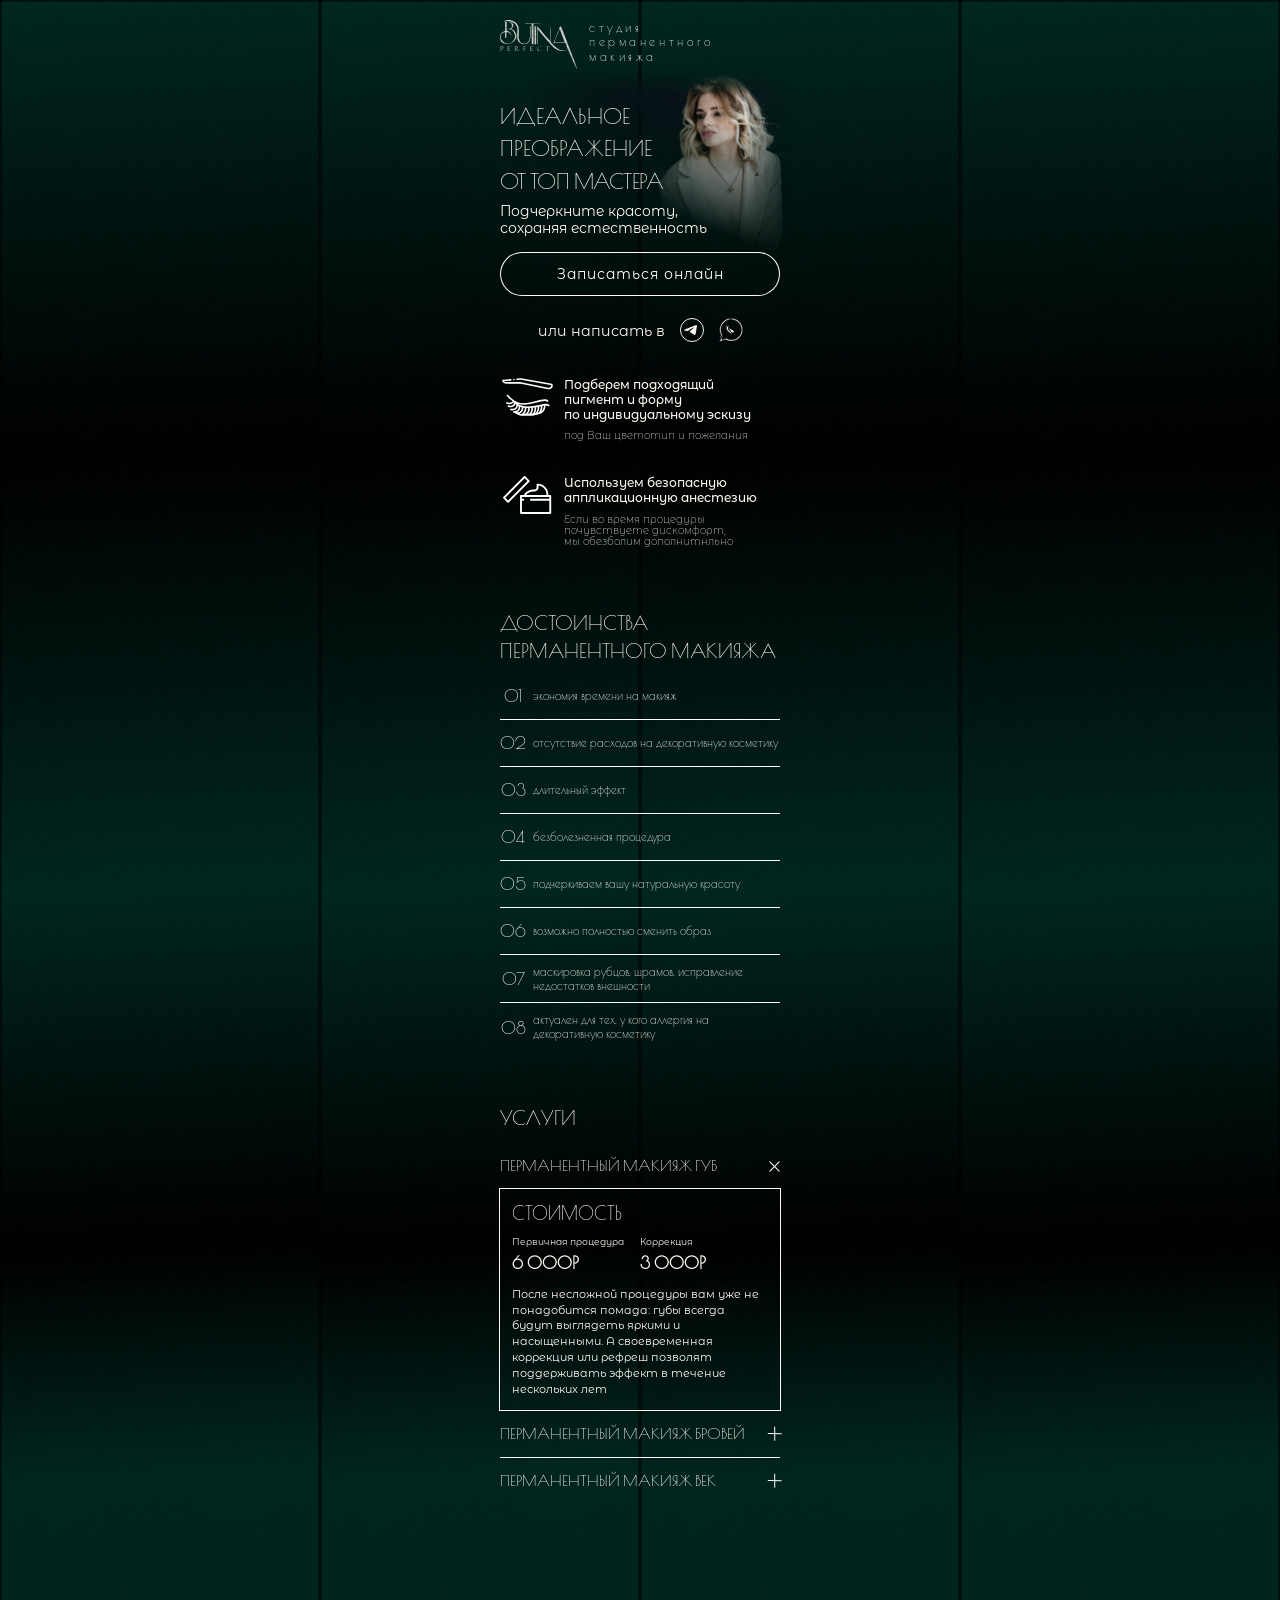
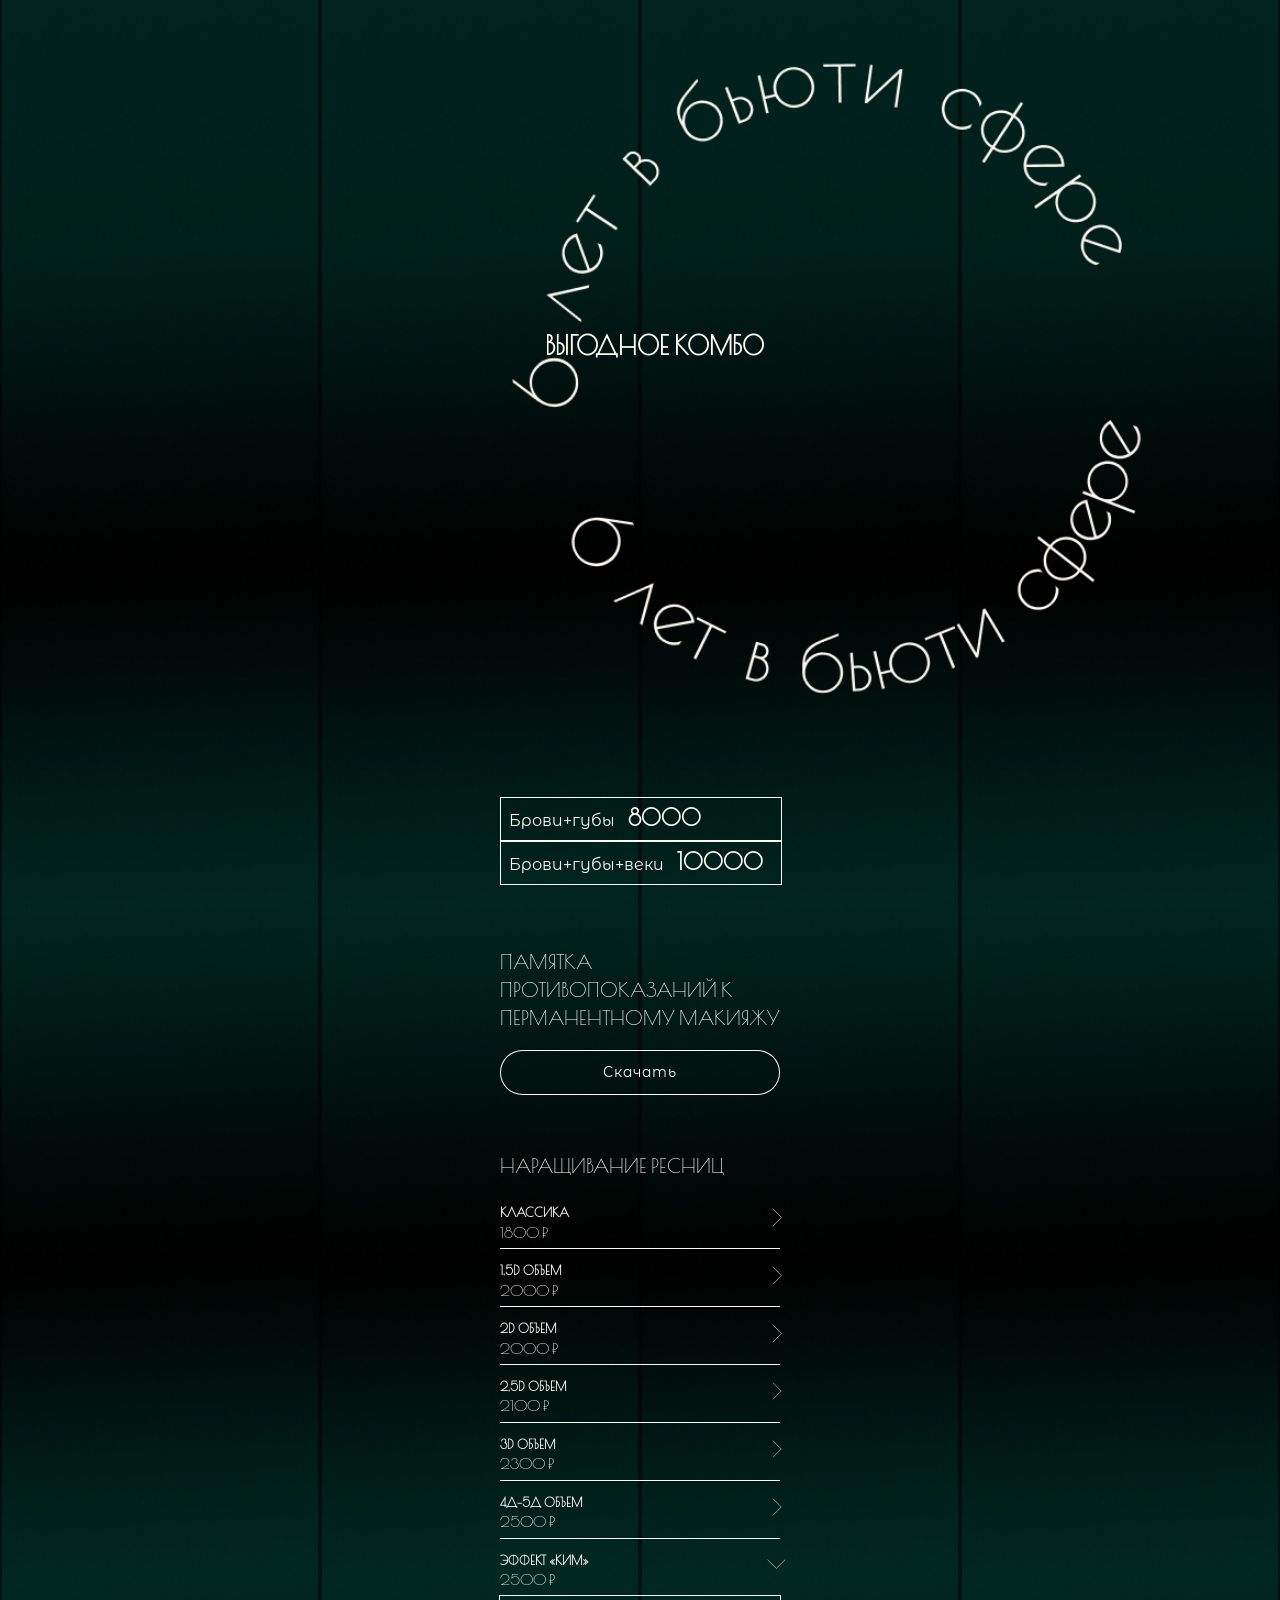
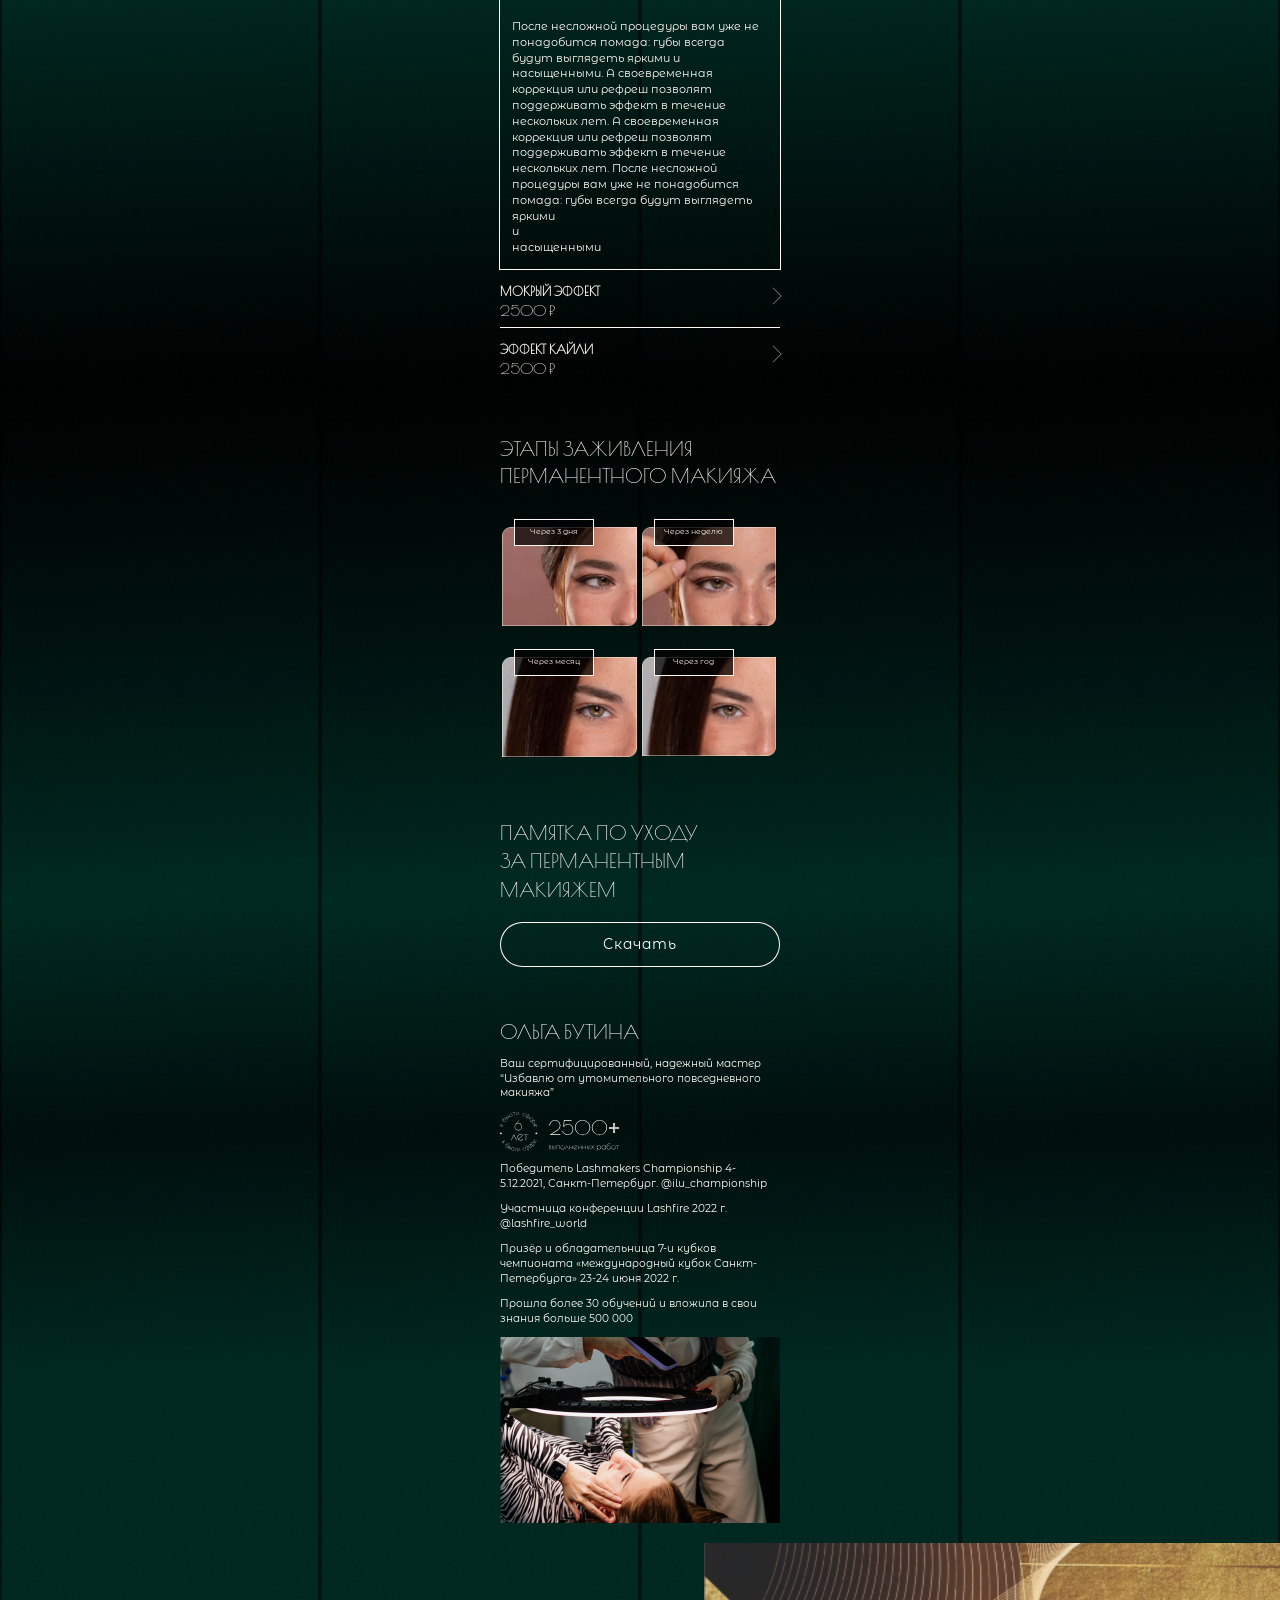
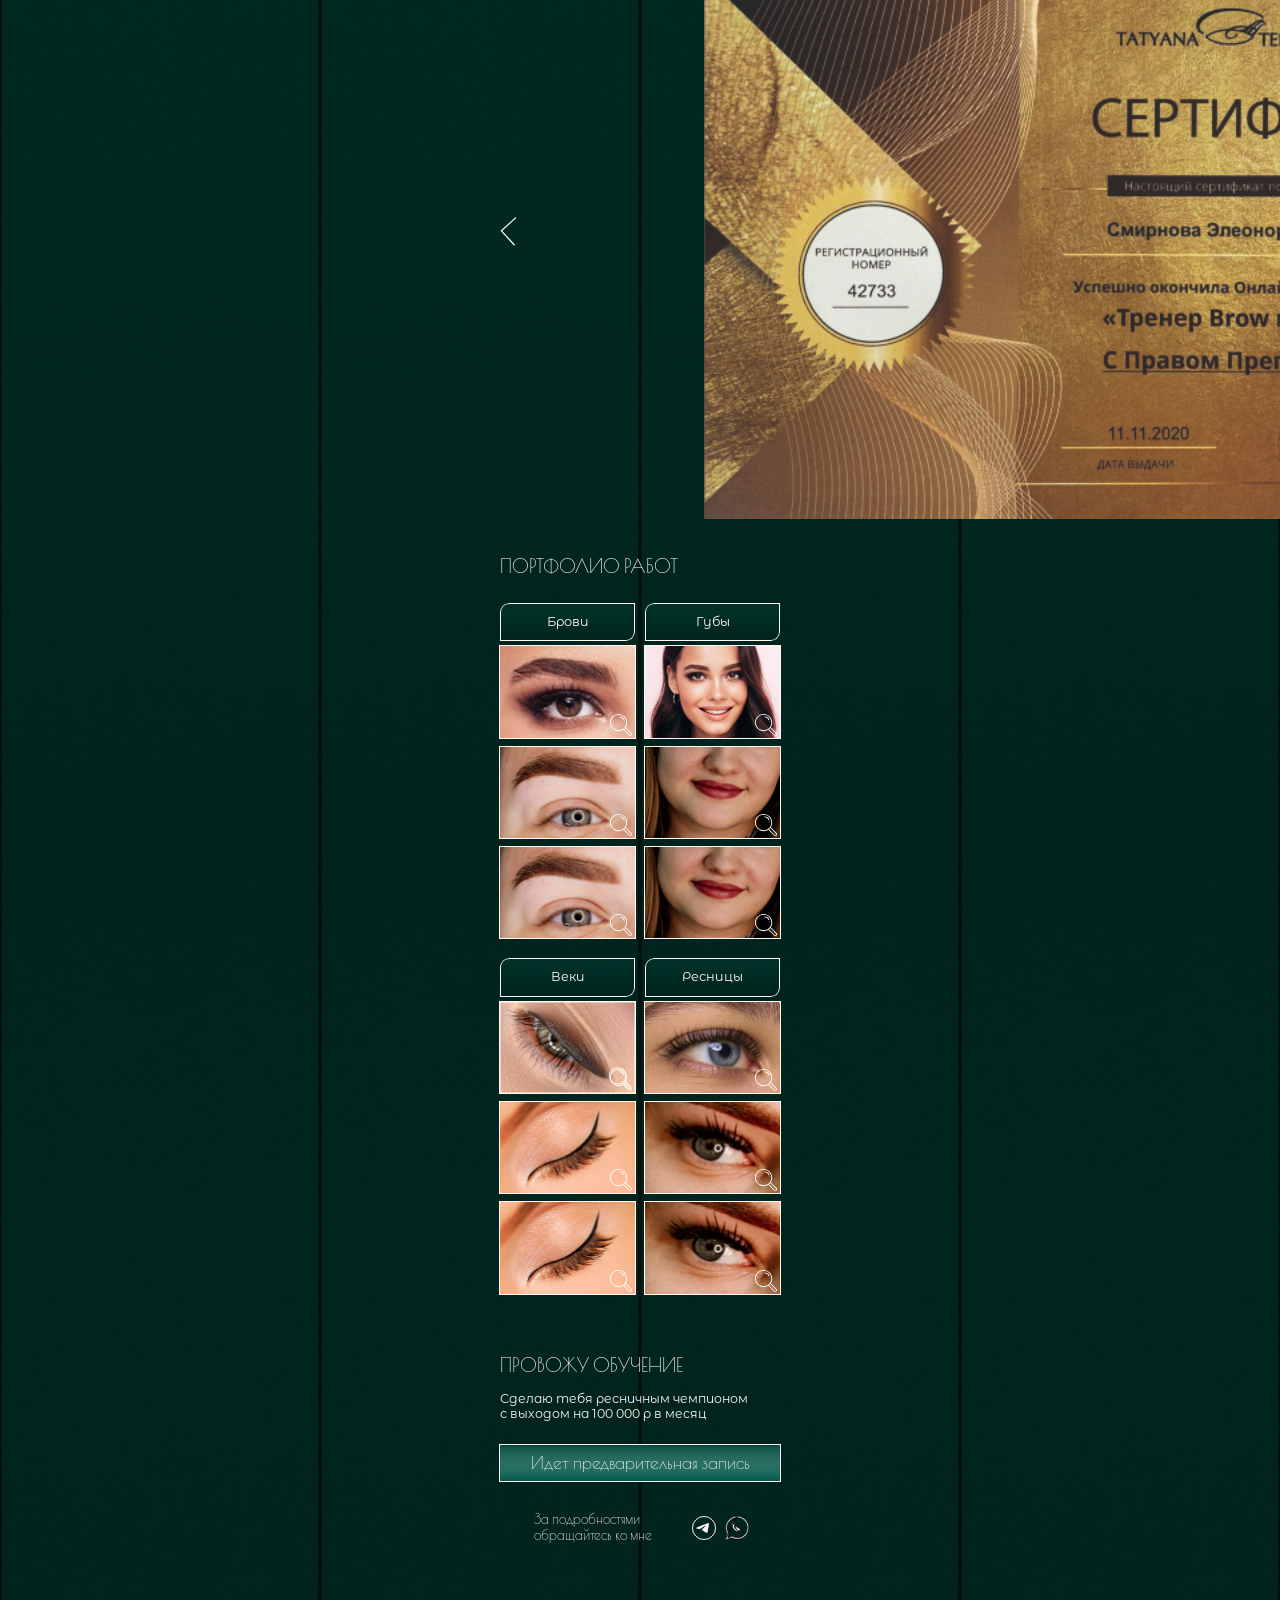
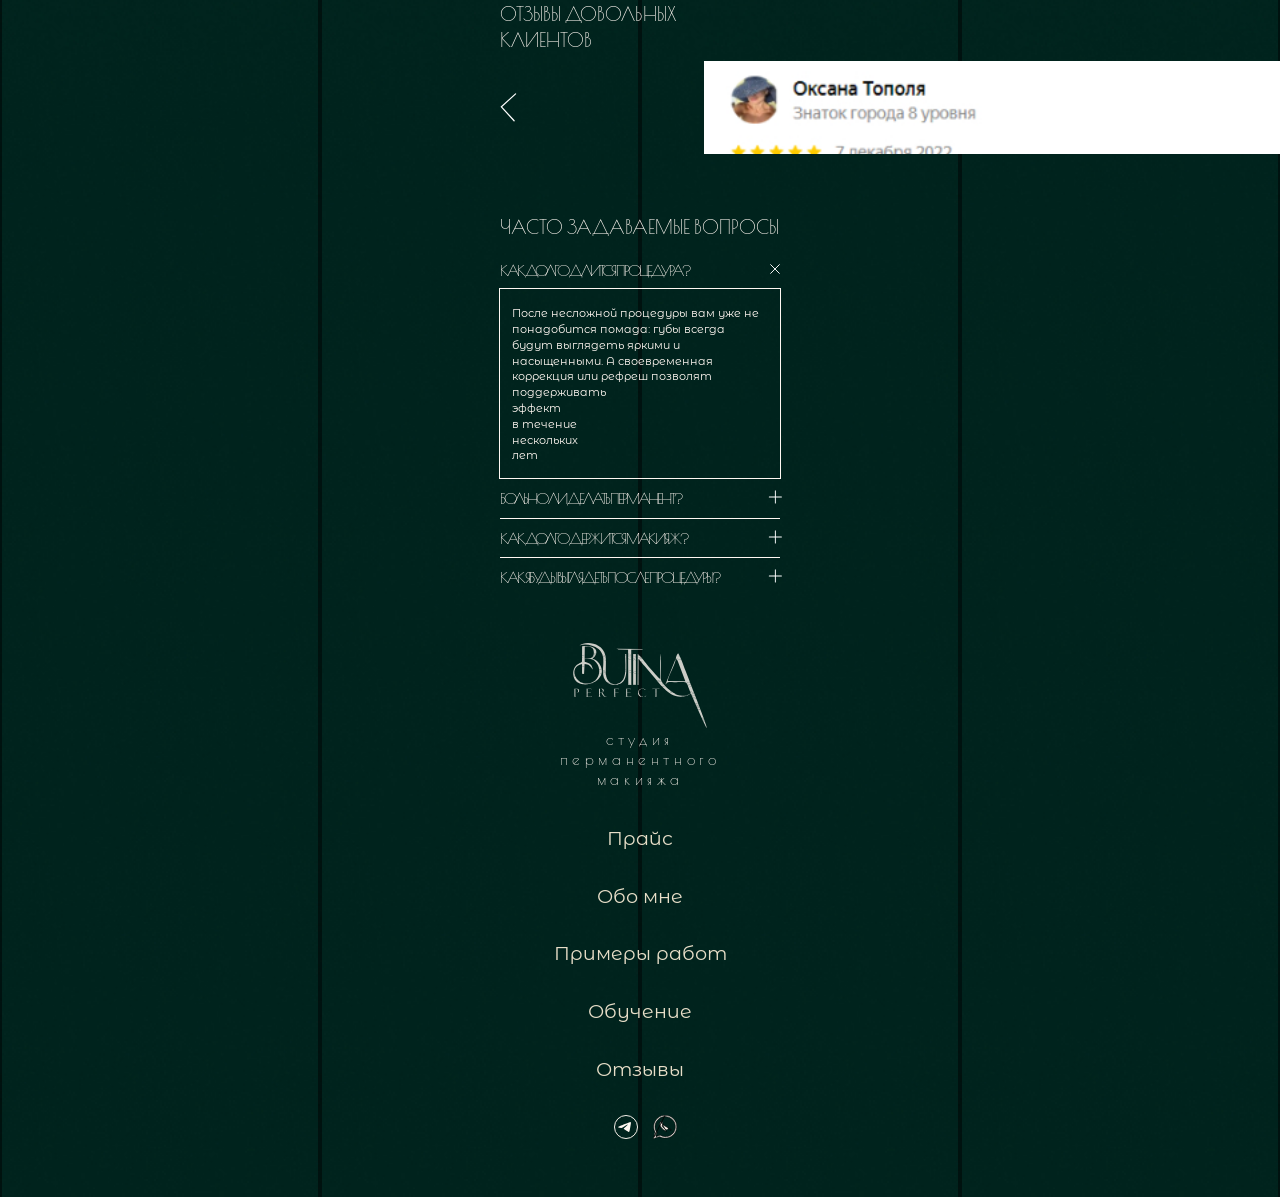
==== index.html @ a8329e55 "Add files via upload" ====
<!DOCTYPE html>
<html lang="ru"  prefix="og: http://ogp.me/ns#" >
<head>

	<meta http-equiv="Content-Type" content="text/html;charset=UTF-8">
	<!--[if IE]><meta http-equiv="X-UA-Compatible" content="IE=edge,chrome=1"><![endif]-->

	<title></title>

	<meta name="description" content="" >
	<meta name="keywords" content="" >
	<meta name="robots" content="all" >
	<meta name="copyright" content="" >
	<meta name="viewport" content="width=device-width, initial-scale=1, shrink-to-fit=no" >

	<link rel="canonical" href="/" >
	<link rel="alternate" hreflang="ru" href="/" >

	<meta name="application-name" content="" >
	<meta name="msapplication-TileColor" content="#000000" >
	<meta name="theme-color" content="#000000" >

	<link rel="yandex-tableau-widget" href="/yandexmanifest.json" >

	<meta name="format-detection" content="telephone=no" >
	<meta name="format-detection" content="address=no" >

	<meta property="og:type" content="website">
	<meta property="og:site_name" content="">
	<meta property="og:title" content="">
	<meta property="og:description" content="" >
	<meta property="og:url" content="/" >
	<meta property="og:locale" content="ru_ru">
	<meta property="og:image" content="icons/social-poster.jpg">
	<meta property="og:image:width" content="968">
	<meta property="og:image:height" content="504">
	


	<link href="public/styles/page1.css" rel="stylesheet" >

	<link href="public/scripts/slick-1.8.1/slick/slisck.min.css">
	<link rel="preload" href="public/scripts/slick-1.8.1/slick/slick.min.js" as="script" >
	<link rel="stylesheet" type="text/css" href="public/scripts/slick-1.8.1/slick/slick-theme.css"/>

	<script src="https://cdn.jsdelivr.net/npm/@fancyapps/ui@5.0/dist/fancybox/fancybox.umd.js"></script>
	<link rel="stylesheet" href="https://cdn.jsdelivr.net/npm/@fancyapps/ui@5.0/dist/fancybox/fancybox.css" />


	<link rel="preload" href="public/scripts/jquery-3.7.1.min.js" as="script" >
	<link rel="preload" href="public/scripts/page1.js" as="script" >


	<link rel="preconnect" href="https://fonts.googleapis.com">
	<link rel="preconnect" href="https://fonts.gstatic.com" crossorigin>

	<link href="https://fonts.googleapis.com/css2?family=Poiret+One&display=swap" rel="stylesheet">
	<!-- 	font-family: 'Poiret One', sans-serif;  -->
	<link href="https://fonts.googleapis.com/css2?family=Montserrat+Alternates:wght@100;200;300;400;500;600;800&display=swap" rel="stylesheet">
	<!-- font-family: 'Montserrat Alternates', sans-serif; -->

	<!-- or -->

	<!--
	<style>

		/****** Poiret_One ******/

		/* cyrillic */
		@font-face {
		font-family: 'Poiret One';
		font-style: normal;
		font-weight: 400;
		font-display: swap;
		src: url(public/fonts/Poiret_One/UqyVK80NJXN4zfRgbdfbo5pcV-UyZKAbcw.woff2) format('woff2');
		unicode-range: U+0301, U+0400-045F, U+0490-0491, U+04B0-04B1, U+2116;
		}
		/* latin-ext */
		@font-face {
		font-family: 'Poiret One';
		font-style: normal;
		font-weight: 400;
		font-display: swap;
		src: url(public/fonts/Poiret_One/UqyVK80NJXN4zfRgbdfbo5BcV-UyZKAbcw.woff2) format('woff2');
		unicode-range: U+0100-02AF, U+0304, U+0308, U+0329, U+1E00-1E9F, U+1EF2-1EFF, U+2020, U+20A0-20AB, U+20AD-20CF, U+2113, U+2C60-2C7F, U+A720-A7FF;
		}
		/* latin */
		@font-face {
		font-family: 'Poiret One';
		font-style: normal;
		font-weight: 400;
		font-display: swap;
		src: url(public/fonts/Poiret_One/UqyVK80NJXN4zfRgbdfbo55cV-UyZKA.woff2) format('woff2');
		unicode-range: U+0000-00FF, U+0131, U+0152-0153, U+02BB-02BC, U+02C6, U+02DA, U+02DC, U+0304, U+0308, U+0329, U+2000-206F, U+2074, U+20AC, U+2122, U+2191, U+2193, U+2212, U+2215, U+FEFF, U+FFFD;
		}




		/****** Montserrat_Alternates ******/

		/* cyrillic-ext */
		@font-face {
		font-family: 'Montserrat Alternates';
		font-style: normal;
		font-weight: 400;
		font-display: swap;
		src: url(public/fonts/Montserrat_Alternates/mFTvWacfw6zH4dthXcyms1lPpC8I_b0juU055qfQKp5L0ll4.woff2) format('woff2');
		unicode-range: U+0460-052F, U+1C80-1C88, U+20B4, U+2DE0-2DFF, U+A640-A69F, U+FE2E-FE2F;
		}
		/* cyrillic */
		@font-face {
		font-family: 'Montserrat Alternates';
		font-style: normal;
		font-weight: 400;
		font-display: swap;
		src: url(public/fonts/Montserrat_Alternates/mFTvWacfw6zH4dthXcyms1lPpC8I_b0juU0576fQKp5L0ll4.woff2) format('woff2');
		unicode-range: U+0301, U+0400-045F, U+0490-0491, U+04B0-04B1, U+2116;
		}
		/* vietnamese */
		@font-face {
		font-family: 'Montserrat Alternates';
		font-style: normal;
		font-weight: 400;
		font-display: swap;
		src: url(public/fonts/Montserrat_Alternates/mFTvWacfw6zH4dthXcyms1lPpC8I_b0juU055KfQKp5L0ll4.woff2) format('woff2');
		unicode-range: U+0102-0103, U+0110-0111, U+0128-0129, U+0168-0169, U+01A0-01A1, U+01AF-01B0, U+0300-0301, U+0303-0304, U+0308-0309, U+0323, U+0329, U+1EA0-1EF9, U+20AB;
		}
		/* latin-ext */
		@font-face {
		font-family: 'Montserrat Alternates';
		font-style: normal;
		font-weight: 400;
		font-display: swap;
		src: url(public/fonts/Montserrat_Alternates/mFTvWacfw6zH4dthXcyms1lPpC8I_b0juU055afQKp5L0ll4.woff2) format('woff2');
		unicode-range: U+0100-02AF, U+0304, U+0308, U+0329, U+1E00-1E9F, U+1EF2-1EFF, U+2020, U+20A0-20AB, U+20AD-20CF, U+2113, U+2C60-2C7F, U+A720-A7FF;
		}
		/* latin */
		@font-face {
		font-family: 'Montserrat Alternates';
		font-style: normal;
		font-weight: 400;
		font-display: swap;
		src: url(public/fonts/Montserrat_Alternates/mFTvWacfw6zH4dthXcyms1lPpC8I_b0juU0566fQKp5L0g.woff2) format('woff2');
		unicode-range: U+0000-00FF, U+0131, U+0152-0153, U+02BB-02BC, U+02C6, U+02DA, U+02DC, U+0304, U+0308, U+0329, U+2000-206F, U+2074, U+20AC, U+2122, U+2191, U+2193, U+2212, U+2215, U+FEFF, U+FFFD;
		}
		/* cyrillic-ext */
		@font-face {
		font-family: 'Montserrat Alternates';
		font-style: normal;
		font-weight: 800;
		font-display: swap;
		src: url(public/fonts/Montserrat_Alternates/mFTiWacfw6zH4dthXcyms1lPpC8I_b0juU0xTIHFCrxG-GNxklNd.woff2) format('woff2');
		unicode-range: U+0460-052F, U+1C80-1C88, U+20B4, U+2DE0-2DFF, U+A640-A69F, U+FE2E-FE2F;
		}
		/* cyrillic */
		@font-face {
		font-family: 'Montserrat Alternates';
		font-style: normal;
		font-weight: 800;
		font-display: swap;
		src: url(public/fonts/Montserrat_Alternates/mFTiWacfw6zH4dthXcyms1lPpC8I_b0juU0xTIHFA7xG-GNxklNd.woff2) format('woff2');
		unicode-range: U+0301, U+0400-045F, U+0490-0491, U+04B0-04B1, U+2116;
		}
		/* vietnamese */
		@font-face {
		font-family: 'Montserrat Alternates';
		font-style: normal;
		font-weight: 800;
		font-display: swap;
		src: url(public/fonts/Montserrat_Alternates/mFTiWacfw6zH4dthXcyms1lPpC8I_b0juU0xTIHFCLxG-GNxklNd.woff2) format('woff2');
		unicode-range: U+0102-0103, U+0110-0111, U+0128-0129, U+0168-0169, U+01A0-01A1, U+01AF-01B0, U+0300-0301, U+0303-0304, U+0308-0309, U+0323, U+0329, U+1EA0-1EF9, U+20AB;
		}
		/* latin-ext */
		@font-face {
		font-family: 'Montserrat Alternates';
		font-style: normal;
		font-weight: 800;
		font-display: swap;
		src: url(public/fonts/Montserrat_Alternates/mFTiWacfw6zH4dthXcyms1lPpC8I_b0juU0xTIHFCbxG-GNxklNd.woff2) format('woff2');
		unicode-range: U+0100-02AF, U+0304, U+0308, U+0329, U+1E00-1E9F, U+1EF2-1EFF, U+2020, U+20A0-20AB, U+20AD-20CF, U+2113, U+2C60-2C7F, U+A720-A7FF;
		}
		/* latin */
		@font-face {
		font-family: 'Montserrat Alternates';
		font-style: normal;
		font-weight: 800;
		font-display: swap;
		src: url(public/fonts/Montserrat_Alternates/mFTiWacfw6zH4dthXcyms1lPpC8I_b0juU0xTIHFB7xG-GNxkg.woff2) format('woff2');
		unicode-range: U+0000-00FF, U+0131, U+0152-0153, U+02BB-02BC, U+02C6, U+02DA, U+02DC, U+0304, U+0308, U+0329, U+2000-206F, U+2074, U+20AC, U+2122, U+2191, U+2193, U+2212, U+2215, U+FEFF, U+FFFD;
		}


	</style>
	-->


</head>



<body>

	<header>

		<section class="header-body">

			<a class="header-logo_a" href="/">
				<img class="header-logo-img" src="public/images/logo.svg" alt="" />
			</a>

			<span class="header-str">
				<div class="header-text">Студия перманентного макияжа</div>
			</span>


			<nav class="header-menu">
				<ul class="header-menu_ul">
					<li class="header-menu_li"><a class="header-menu_a" href="/">Прайс</a></li>
					<li class="header-menu_li"><a class="header-menu_a" href="/">Обо мне</a></li>
					<li class="header-menu_li"><a class="header-menu_a" href="/">Примеры работ</a></li>
					<li class="header-menu_li"><a class="header-menu_a" href="/">Обучение</a></li>
					<li class="header-menu_li"><a class="header-menu_a" href="/">Отзывы</a></li>
				</ul>
			</nav>

			
		</section>

	</header>


	<main>


		<section class="block1">

			<div class="block1-background-body"><div class="block1-background"></div></div>
			<div class="block1-text1">Идеальное <br/>преображение <br/><span class="block1-text1_span">от топ мастера</span></div>
			<div class="block1-text2">Подчеркните красоту, <br/>сохраняя естественность</div>

			<div class="block1-button">
				<a class="block1-button_a" href="/">Записаться онлайн</a>
			</div>

			<div class="block1-underbutton">
				или написать в <img src="public/images/telega.svg" /> <img src="public/images/whatsapp.svg" />
			</div>

		</section>






		<section class="block2">

			<div class="block2-div">
				<span class="block2-div_icon"><img src="public/images/group.svg" /></span>
				<span class="block2-div_title">Подберем подходящий<br/> пигмент и форму<br/> по индивидуальному эскизу</span>
				<span class="block2-div_text">под Ваш цветотип и пожелания</span>
			</div>

			<div class="block2-div">
				<span class="block2-div_icon"><img src="public/images/Vector.svg" /></span>
				<span class="block2-div_title">Используем безопасную<br/> аппликационную анестезию</span>
				<span class="block2-div_text">Если во время процедуры<br/> почувствуете дискомфорт,<br/> мы обезболим дополнитнльно</span>
			</div>

		</section>






		<section class="block3">

			<div class="block3-title">Достоинства<br/> перманентного макияжа</div>

			<div class="block3-item">
				<span class="block3-item_num">01</span>
				<span class="block3-item_text">Экономия времени на макияж</span>
			</div>

			<div class="block3-item">
				<span class="block3-item_num">02</span>
				<span class="block3-item_text">Отсутствие расходов на декоративную косметику</span>
			</div>

			<div class="block3-item">
				<span class="block3-item_num">03</span>
				<span class="block3-item_text">Длительный эффект</span>
			</div>
			
			<div class="block3-item">
				<span class="block3-item_num">04</span>
				<span class="block3-item_text">Безболезненная процедура</span>
			</div>

			<div class="block3-item">
				<span class="block3-item_num">05</span>
				<span class="block3-item_text">Подчеркиваем Вашу натуральную красоту</span>
			</div>

			<div class="block3-item">
				<span class="block3-item_num">06</span>
				<span class="block3-item_text">Возможно полностью сменить образ</span>
			</div>

			<div class="block3-item">
				<span class="block3-item_num">07</span>
				<span class="block3-item_text">Маскировка рубцов, шрамов, исправление недостатков внешности</span>
			</div>

			<div class="block3-item">
				<span class="block3-item_num">08</span>
				<span class="block3-item_text">Актуален для тех, у кого аллергия на декоративную косметику</span>
			</div>



		</section>






		<section class="block4">

			<div class="block4-title">Услуги</div>

			<div class="block4-item open">
				<div class="block4-item_title">Перманентный макияж губ</div>

				<div class="block4-item_body">

					<div class="block4-item_body_title">Стоимость</div>

					<div class="block4-item_body_cennik">
						<span class="block4-item_body_descript">Первичная процедура</span>
						<span class="block4-item_body_price">6 000р</span>
					</div>

					<div class="block4-item_body_cennik">
						<span class="block4-item_body_descript">Коррекция</span>
						<span class="block4-item_body_price">3 000р</span>
					</div>

					<div class="block4-item_body_text">
						После несложной процедуры вам уже не понадобится помада: губы всегда будут выглядеть яркими и насыщенными. А своевременная коррекция или рефреш позволят поддерживать эффект в течение<br/> нескольких лет
					</div>


				</div>

			</div>


			<div class="block4-item">
				<div class="block4-item_title">Перманентный макияж бровей</div>

				<div class="block4-item_body">

					<div class="block4-item_body_title">Стоимость</div>

					<div class="block4-item_body_cennik">
						<span class="block4-item_body_descript">Первичная процедура</span>
						<span class="block4-item_body_price">6 000р</span>
					</div>

					<div class="block4-item_body_cennik">
						<span class="block4-item_body_descript">Коррекция</span>
						<span class="block4-item_body_price">3 000р</span>
					</div>

					<div class="block4-item_body_text">
						После несложной процедуры вам уже не понадобится помада: губы всегда будут выглядеть яркими и насыщенными. А своевременная коррекция или рефреш позволят поддерживать эффект в течение<br/> нескольких лет
					</div>


				</div>

			</div>


			<div class="block4-item">
				<div class="block4-item_title">Перманентный макияж век</div>

				<div class="block4-item_body">

					<div class="block4-item_body_title">Стоимость</div>

					<div class="block4-item_body_cennik">
						<span class="block4-item_body_descript">Первичная процедура</span>
						<span class="block4-item_body_price">6 000р</span>
					</div>

					<div class="block4-item_body_cennik">
						<span class="block4-item_body_descript">Коррекция</span>
						<span class="block4-item_body_price">3 000р</span>
					</div>

					<div class="block4-item_body_text">
						После несложной процедуры вам уже не понадобится помада: губы всегда будут выглядеть яркими и насыщенными. А своевременная коррекция или рефреш позволят поддерживать эффект в течение<br/> нескольких лет
					</div>


				</div>

			</div>



		</section>






		<section class="block5">


			<div class="block5-body">

				<div class="block5-background"></div>
				<div class="block5-headertext">Выгодное комбо</div>

				<div class="block5-item"><b>Брови+губы</b> 8000</div>
				<div class="block5-item"><b>Брови+губы+веки</b> 10000</div>

				<div class="block5-headertext2">
					Памятка противопоказаний к перманентному макияжу
				</div>


				<div class="block1-button">
					<a class="block1-button_a" href="/">Скачать</a>
				</div>



			</div>

		</section>





		<section class="block4 block6">

			<div class="block4-title">Наращивание ресниц</div>


			<div class="block4-item">
				<div class="block4-item_title">Классика</div>
				<div class="block6-item_title">1800 ₽</div>

				<div class="block4-item_body">

					<div class="block4-item_body_text">
						После несложной процедуры вам уже не понадобится помада: губы всегда будут выглядеть яркими и насыщенными. А своевременная коррекция или рефреш позволят поддерживать эффект в течение<br/> нескольких лет
					</div>


				</div>

			</div>


			<div class="block4-item">
				<div class="block4-item_title">1,5D Объем</div>
				<div class="block6-item_title">2000 ₽</div>

				<div class="block4-item_body">

					<div class="block4-item_body_text">
						После несложной процедуры вам уже не понадобится помада: губы всегда будут выглядеть яркими и насыщенными. А своевременная коррекция или рефреш позволят поддерживать эффект в течение<br/> нескольких лет
					</div>


				</div>

			</div>


			<div class="block4-item">
				<div class="block4-item_title">2D Объем</div>
				<div class="block6-item_title">2000 ₽</div>

				<div class="block4-item_body">

					<div class="block4-item_body_text">
						После несложной процедуры вам уже не понадобится помада: губы всегда будут выглядеть яркими и насыщенными. А своевременная коррекция или рефреш позволят поддерживать эффект в течение<br/> нескольких лет
					</div>


				</div>

			</div>


			<div class="block4-item">
				<div class="block4-item_title">2,5D Объем</div>
				<div class="block6-item_title">2100 ₽</div>

				<div class="block4-item_body">

					<div class="block4-item_body_text">
						После несложной процедуры вам уже не понадобится помада: губы всегда будут выглядеть яркими и насыщенными. А своевременная коррекция или рефреш позволят поддерживать эффект в течение<br/> нескольких лет
					</div>


				</div>

			</div>

			<div class="block4-item">
				<div class="block4-item_title">3D Объем</div>
				<div class="block6-item_title">2300 ₽</div>

				<div class="block4-item_body">

					<div class="block4-item_body_text">
						После несложной процедуры вам уже не понадобится помада: губы всегда будут выглядеть яркими и насыщенными. А своевременная коррекция или рефреш позволят поддерживать эффект в течение<br/> нескольких лет
					</div>


				</div>

			</div>


			<div class="block4-item">
				<div class="block4-item_title">4Д-5Д Объем</div>
				<div class="block6-item_title">2500 ₽</div>

				<div class="block4-item_body">

					<div class="block4-item_body_text">
						После несложной процедуры вам уже не понадобится помада: губы всегда будут выглядеть яркими и насыщенными. А своевременная коррекция или рефреш позволят поддерживать эффект в течение<br/> нескольких лет
					</div>


				</div>

			</div>


			<div class="block4-item open">
				<div class="block4-item_title">Эффект &laquo;Ким&raquo;</div>
				<div class="block6-item_title">2500 ₽</div>

				<div class="block4-item_body">

					<div class="block4-item_body_text">
						После несложной процедуры вам уже не понадобится помада: губы всегда будут выглядеть яркими и насыщенными. А своевременная коррекция или рефреш позволят поддерживать эффект в течение<br/> нескольких лет.  А своевременная коррекция или рефреш позволят поддерживать эффект в течение<br/> нескольких лет. После несложной процедуры вам уже не понадобится помада: губы всегда будут выглядеть яркими<br/> и<br/> насыщенными
					</div>

				</div>

			</div>

			<div class="block4-item">
				<div class="block4-item_title">Мокрый эффект</div>
				<div class="block6-item_title">2500 ₽</div>

				<div class="block4-item_body">

					<div class="block4-item_body_text">
						После несложной процедуры вам уже не понадобится помада: губы всегда будут выглядеть яркими и насыщенными. А своевременная коррекция или рефреш позволят поддерживать эффект в течение<br/> нескольких лет
					</div>


				</div>

			</div>

			<div class="block4-item">
				<div class="block4-item_title">Эффект Кайли</div>
				<div class="block6-item_title">2500 ₽</div>

				<div class="block4-item_body">

					<div class="block4-item_body_text">
						После несложной процедуры вам уже не понадобится помада: губы всегда будут выглядеть яркими и насыщенными. А своевременная коррекция или рефреш позволят поддерживать эффект в течение<br/> нескольких лет
					</div>


				</div>

			</div>


		</section>





		<section class="block7">

			<div class="block7-title">Этапы заживления перманентного макияжа</div>

			<div class="block7-item"><small>Через 3 дня</small><img src="public/images/pigment.png" /></div>
			<div class="block7-item"><small>Через неделю</small><img src="public/images/pigment2.png" /></div>
			<div class="block7-item"><small>Через месяц</small><img src="public/images/pigment3.png" /></div>
			<div class="block7-item"><small>Через год</small><img src="public/images/pigment4.png" /></div>

		</section>






		<section class="block8 block5">


			<div class="block5-body">

				<div class="block5-headertext2">
					Памятка по уходу<br/> за перманентным<br/> макияжем
				</div>


				<div class="block1-button">
					<a class="block1-button_a" href="/">Скачать</a>
				</div>

			</div>

		</section>






		
		<section class="block9">

			<div class="block9-title">Ольга Бутина</div>

			<div class="block9-text">
				<p>
				Ваш сертифицированный, надежный мастер <br/>
				“Избавлю от утомительного повседневного макияжа”
				</p>
			</div>

			<div class="block9-image">
				<img src="public/images/6ktn.svg" />
			</div>

			<div class="block9-text">
				<p>
				Победитель Lashmakers Championship 
				4-5.12.2021, Санкт-Петербург.
				@ilu_championship
				</p>
				<p>
				Участница конференции 
				Lashfire 2022 г.
				@lashfire_world
				</p>
				
				<p>
				Призёр и обладательница 7-и кубков 
				чемпионата «международный кубок 
				Санкт-Петербурга» 23-24 июня 2022 г.
				</p>

				<p>
				Прошла более 30 обучений 
				и вложила в свои знания больше 500 000 
				</p>

				<img src="public/images/foto_vek.png" />


			</div>





		</section>





		<section  class="block10">

			<div class="block13-body">

				<a class="block13-body_slide" href="public/images/cth1.jpg" data-fancybox="gallery" data-caption="Caption #1">
					<img src="public/images/cth1.jpg" />
				</a>

				<a class="block13-body_slide" href="public/images/cth1.jpg" data-fancybox="gallery" data-caption="Caption #1">
					<img src="public/images/cth1.jpg" />
				</a>


			</div>


		</section>





		<section  class="block11">
			
			<div class="block11-title">Портфолио работ</div>

			<div class="block11-body">

				<div class="block11-body_item">

					<p class="block11-body_item_p">Брови</p>
					<p><img src="public/images/image1_1.jpg" /></p>
					<p><img src="public/images/image1_2.jpg" /></p>
					<p><img src="public/images/image1_3.jpg" /></p>

				</div>

				<div class="block11-body_item">

					<p class="block11-body_item_p">Губы</p>
					<p><img src="public/images/image2_1.jpg" /></p>
					<p><img src="public/images/image2_2.jpg" /></p>
					<p><img src="public/images/image2_3.jpg" /></p>

				</div>

				<div class="block11-body_item">

					<p class="block11-body_item_p">Веки</p>
					<p><img src="public/images/image3_1.jpg" /></p>
					<p><img src="public/images/image3_2.jpg" /></p>
					<p><img src="public/images/image3_3.jpg" /></p>

				</div>

				<div class="block11-body_item">

					<p class="block11-body_item_p">Ресницы</p>
					<p><img src="public/images/image4_1.jpg" /></p>
					<p><img src="public/images/image4_2.jpg" /></p>
					<p><img src="public/images/image4_3.jpg" /></p>

				</div>


			</div>

		</section>








		<section  class="block12">
			
			<div class="block12-title">Провожу обучение</div>

			<div class="block12-text">Сделаю тебя ресничным чемпионом<br/> с выходом на 100 000 р в месяц</div>

			<div class="block12-button-body">
					<div class="block12-button">Идет предварительная запись</div>
			</div>

			<div class="block1-underbutton">

				<div class="block12-text2">
					За подробностями обращайтесь ко мне 
				</div> 

				<img src="public/images/telega.svg"> 

				<img src="public/images/whatsapp.svg">

			</div>

		</section>




		<section  class="block13">
			
			<div class="block13-title">Отзывы довольных клиентов</div>

			<div class="block13-body">

				<a class="block13-body_slide" href="public/images/otziv1.jpg" data-fancybox="gallery" data-caption="Caption #1">
					<img src="public/images/otziv1.jpg" />
				</a>

				<a class="block13-body_slide" href="public/images/otziv1.jpg" data-fancybox="gallery" data-caption="Caption #2">
					<img src="public/images/otziv1.jpg" />
				</a>


			</div>

		</section>


		
		<section  class="block14">
			
			<div class="block14-title">Часто задаваемые вопросы</div>



			<div class="block4-item open">
				<div class="block4-item_title">Как долго длится процедура?</div>

				<div class="block4-item_body">


					<div class="block4-item_body_text">
						После несложной процедуры вам уже не понадобится помада: губы всегда будут выглядеть яркими и насыщенными. А своевременная коррекция или рефреш позволят поддерживать <br/>эффект <br/>в течение<br/> нескольких <br/>лет
					</div>


				</div>

			</div>



			<div class="block4-item">
				<div class="block4-item_title">Больно ли делать перманент?</div>

				<div class="block4-item_body">

					<div class="block4-item_body_text">
						После несложной процедуры вам уже не понадобится помада: губы всегда будут выглядеть яркими и насыщенными. А своевременная коррекция или рефреш позволят поддерживать <br/>эффект <br/>в течение<br/> нескольких <br/>лет
					</div>

				</div>

			</div>



			<div class="block4-item">
				<div class="block4-item_title">Как долго держится макияж?</div>

				<div class="block4-item_body">

					<div class="block4-item_body_text">
						После несложной процедуры вам уже не понадобится помада: губы всегда будут выглядеть яркими и насыщенными. А своевременная коррекция или рефреш позволят поддерживать <br/>эффект <br/>в течение<br/> нескольких <br/>лет
					</div>

				</div>

			</div>



			<div class="block4-item">

				<div class="block4-item_title">Как ябуды выглядеть после процедуры?</div>

				<div class="block4-item_body">

					<div class="block4-item_body_text">
						После несложной процедуры вам уже не понадобится помада: губы всегда будут выглядеть яркими и насыщенными. А своевременная коррекция или рефреш позволят поддерживать <br/>эффект <br/>в течение<br/> нескольких <br/>лет
					</div>

				</div>

			</div>




		</section>



		<section class="block15">
			<img class="header-logo-img" src="public/images/logo.svg" alt="">

			<div class="block15-logo_text">Студия<br/> перманентного<br/> макияжа</div>

			<div class="block15-menu">

				<a href="">Прайс</a>
				<a href="">Обо мне</a>
				<a href="">Примеры работ</a>
				<a href="">Обучение</a>
				<a href="">Отзывы</a>

			</div>

			<div class="block1-underbutton">
				<img src="public/images/telega.svg"> <img src="public/images/whatsapp.svg">
			</div>


		</section>



	</main>

	



	<footer>

	</footer>

	<script src="public/scripts/jquery-3.7.1.min.js"></script>
	<script src="public/scripts/slick-1.8.1/slick/slick.min.js"></script>
	<script src="public/scripts/page1.js"></script>





	
	
	<script>

var nocachevar = '';

		if ('serviceWorker' in navigator) {
			window.addEventListener('load', function() {
				navigator.serviceWorker.register('/service-worker.js' + nocachevar).then(function(registration) {
					if ('serviceWorker' in navigator && 'PushManager' in window) {
						notifySupport = true;
						notifyPermission = Notification.permission;
					}
				}, function(err) {
					console.log('ServiceWorker registration failed: ', err);
				}).catch(function(err) {
					console.log(err)
				});
			});
		}
		else
		{
			console.log('service worker is not supported');
		}

	</script>









</body>
</html>
---- public/styles/page1.css ----
body {
    padding:0;
    font-size:1.2em;

    background: radial-gradient(35.63% 127.35% at 16.72% 75.27%, rgba(1, 89, 73, 0.32) 0%, rgba(1, 89, 73, 0.00) 100%), radial-gradient(84.29% 101.93% at 59.69% 64.42%, rgba(1, 89, 73, 0.31) 0%, rgba(1, 89, 73, 0.00) 100%), radial-gradient(167.14% 85.39% at 63.44% 50.77%, rgba(1, 89, 74, 0.47) 46.39%, rgba(1, 89, 74, 0.20) 100%), radial-gradient(70.63% 104.58% at 60.94% 38.88%, rgba(1, 89, 74, 0.27) 53.04%, rgba(1, 89, 74, 0.09) 98.99%), radial-gradient(149.59% 95.63% at 63.91% 26.68%, rgba(1, 89, 74, 0.12) 68.94%, rgba(1, 89, 74, 0.00) 100%), radial-gradient(147.26% 43.11% at 63.75% 12.15%, rgba(1, 89, 74, 0.30) 56.97%, rgba(1, 89, 74, 0.00) 100%), radial-gradient(161.51% 47.71% at 16.56% 1.62%, rgba(1, 89, 73, 0.40) 19.33%, rgba(0, 0, 0, 0.09) 94.4%), #000;

    background-image: url(../images/iPhoneSE-61.png);

    width: 320px;
    min-width: 320px;

    min-height:3000px;

    margin: 0 auto;

    font-family: 'Montserrat Alternates', sans-serif;

    color: rgba(255, 248, 242, 1);
}







header {
  display: block;
  width: 100%;
  height: 70px;
  font-family: 'Poiret One', sans-serif;
}


.header-body {
  width: 320px;
  max-width: 320px;
  display: table;
  margin: 0 auto;
}

.header-logo_a {
  float: left;
  width: 77px;
  height: 49px;
  margin: 20px 0 0 20px; 
  position: absolute;
}

.header-logo-img {
  width: 77px;
  height: 49px;
}

.header-str {
  float: left;
  margin-top: 21px;
  position: absolute;
  margin-left: 109px;
}

.header-text {
  color: #ffffff;
  word-spacing: 100vw;
  font-size: 0.62em;
  text-transform: lowercase;
  line-height: 1.2em;
  letter-spacing: 0.3em;
}




/* Header Menu */
.header-menu {
  display: none;
}

.header-menu_ul {
  padding: 0;
  margin: 0;
 }

.header-menu_li {
  list-style: none;
  padding: 0;
  margin: 0;
}

.header-menu_a {
  color: #E7DEC8;
  text-decoration: none;
}








.block1 {
  float: left;
  width: 100%;
  overflow-x: hidden;
}


.block1-background-body {
  position:absolute;
  z-index: -1;
  width:100%;
  max-width:100%;
  height: 209px;
  overflow:hidden;  
}

.block1-background {
  width: 299px;
  height: 209px;
  background-image: url(../images/foto-butinoi.png);
  background-repeat: no-repeat;
  background-size: contain;
  margin: 0 -35px 0 35px;
  position:absolute;
  z-index: -1;
}

.block1-text1 {
  float: left;
  margin: 30px 0 0 20px;
  text-transform: uppercase;
  font-size: 1.14em;
  width: 185px;
  line-height: 1.48em;
  font-family: 'Poiret One', sans-serif;
}

.block1-text1 .block1-text1_span {
  letter-spacing: -0.5px;
}

.block1-text2 {
  float: left;
  width: calc(100% - 20px);
  margin: 6px 0 0 20px;
  font-size: 0.725em;
  font-family: 'Montserrat Alternates', sans-serif;
  line-height: 1.2;
}

.block1-button {
  float: left;
  width: 100%;
}

.block1-button_a {
  text-decoration: none;
  color: #fff;
  /* font-weight: bold; */
  text-align: center;
  border-radius: 1.6em;
  box-shadow: inset 0 0 0 1px #FFF8F2;
  display: table;
  width: calc(100% - 40px);
  margin: 15px auto;
  line-height: 3.2em;
  letter-spacing: 1px;
  font-size: 0.73em;
  font-family: 'Montserrat Alternates', sans-serif;
}

.block1-underbutton {
  float: left;
  text-align: center;
  width: 100%;
  font-family: 'Montserrat Alternates', sans-serif;
  margin-bottom: 20px;
  font-size: 0.75em;
}

.block1-underbutton img {
  margin: 7px 0 -6px 11px;
}








.block2 {
  width: 300px;
  margin: 0 auto 50px auto;
  display: table;
}

.block2-div {
  font-size: 0.53em;
  font-weight: 200;
  float: left;
  width: 100%;
  margin-top: 18px;
}

.block2-div_icon {
  float: left;
  width: 74px;
  min-height: 80px;
  text-align: center;
}

.block2-div_title {
  display: block;
  font-weight: 500;
  line-height: 1.2em;
  font-size: 1.2em;
}

.block2-div_text {
  display: block;
  margin-top: 8px;
  line-height: 1.1em;
}







.block3 {
  width: 280px;
  margin: 0px auto 50px auto;
  display: table;
}

.block3-title {
  font-family: 'Poiret One', sans-serif;
  padding: 0;
  font-size: 1.05em;
  text-transform: uppercase;
  line-height: 1.35em;
  margin: 3px 0 9px 0;
}

.block3-item {
  display: table;
  vertical-align: middle;
  min-height: 46px;
  font-size: 0.6em;
  border-bottom: 1px white solid;
  width: 100%;
}

.block3 .block3-item:last-child {
  border-width: 0;
}

.block3-item_num {
  font-family: 'Poiret One', sans-serif;
  display: table-cell;
  width: 26px;
  height: 100%;
  vertical-align: middle;
  text-align: center;
  font-size: 1.5em;
}

.block3-item_text {
  font-family: 'Poiret One', sans-serif;
  display: table-cell;
  height: 100%;
  vertical-align: middle;
  padding-left: 7px;
  line-height: 1.2em;
  padding: 10px 0 10px 7px;
  text-transform: lowercase;
}












.block4 {
  width: 280px;
  margin: 0px auto 30px auto;
  display: table;
}

.block4-title {
  font-family: 'Poiret One', sans-serif;
  padding: 0;
  font-size: 1.05em;
  text-transform: uppercase;
  line-height: 1.35em;
  margin: 3px 0 12px 0;
}


.block4-item {
  float: left;
  width: 100%;
  border-bottom: 1px rgba(255, 248, 242, 1) solid;
}

.open .block4-item,
.block4-item:last-child {
  border-width:0;
}

.block4-item_title {
  font-family: 'Poiret One', sans-serif;
  text-transform: uppercase;
  font-size: 0.82em;
  float: left;
  width: 100%;
  line-height: 2.9em;
}

.block4-item_title:before {
  content: '';
  width: 1.2em;
  height: 2.9em;
  float: right;
  background-image: url(../images/close.svg);
  background-repeat: no-repeat;
  background-size: contain;
  background-position: center;
  margin-right: -4px;
  transform: rotate(45deg);
}

.open .block4-item_title:before {
  transform: rotate(0deg);
}


.block4-item_body {
  display: none;
  padding: 13px 12px;
  box-shadow: 0 0 0 1px rgba(255, 248, 242, 1);
  float:left;

}

.open .block4-item_body {
  display: block;
}

.block4-item_body_title {
  font-family: 'Poiret One', sans-serif;
  font-size: 0.95em;
  text-transform: uppercase;
  margin-bottom: 0.65em;
  display: none;
}

.open .block4-item_body_title {
  display:block;
}

.block4-item_body_cennik {
  float: left;
  width: 50%;
  display: none;
}

.open .block4-item_body_cennik {
  display:block;
}


.block4-item_body_descript {
  font-size: 0.48em;
  width: 100%;
  float: left;
}

.block4-item_body_price {
  font-family: 'Poiret One', sans-serif;
  text-transform: uppercase;
  font-weight: bold;
  font-size: 0.9em;
  padding-top: 5px;
  float: left;
}

.block4-item_body_text {
  float: left;
  width: 100%;
  font-size: 0.58em;
  margin-top: 14px;
  line-height: 1.42em;
  display:none;
}

.open .block4-item_body_text {
  display:block;
}








.block5 {
  width: 280px;
  margin: -30px auto 30px auto;
  display: table;
}

.block5-background {
  width: calc(100% - 40px);
  height: 50vw;
  margin-top: 12vw;
  position: absolute;
  z-index: -1;
  background-image: url(../images/0020_1.png);
  background-size: contain;
  background-repeat: no-repeat;
  background-position: left center;
}

.block5-headertext {
  font-family: 'Poiret One', sans-serif;
  text-transform: uppercase;
  font-size: 1.32em;
  float: right;
  width: 90%;
  line-height: 69vw;
  text-align: center;
  font-weight: bold;
  margin-bottom: 10px;
}


.block5-item {
  float: left;
  width: 100%;
  line-height: 1.7em;
  border: 1px rgba(255, 248, 242, 1) solid;
  font-size: 1.2em;
  font-family: 'Poiret One';
  font-weight: bold;
}

.block5-item b {
  font-weight: normal;
  padding: 0 0.5em 0 0.5em;
  font-family: 'Montserrat Alternates';
  font-size: 0.7em;
}

.block5-headertext2 {
  float: left;
    width: 100%;
    font-family: 'Poiret One';
    text-transform: uppercase;
    margin-top: 3.1em;
    font-size: 1.05em;
    line-height: 1.4em;
}

.block5 .block1-button {
  width: calc(100% + 40px);
  margin: 3px -20px;
}






.block6 {
  padding-top: 6px;
}

.block6 .block4-item_title {
  font-size: 0.65em;
  font-weight: bold;
  padding-top: 4px;
}

.block6 .block4-item_title:before {
    background-image: url(../images/Vector2.svg);
    transform: rotate(0deg);
    content: '';
    width: 1.2em;
    height: 1.5em;
    float: right;
    background-repeat: no-repeat;
    background-size: contain;
    background-position: center;
    margin-right: -4px;
    margin-top: 1em;
}

.block6 .open .block4-item_title:before {
  transform: rotate(90deg);
}


.block6-item_title {
  font-family: 'Poiret One';
  text-transform: uppercase;
  font-size: 0.82em;
  float: left;
  width: 100%;
  line-height: 1em;
  margin-top: -7px;
  padding-bottom: 8px;
}

.block6 .block4-item_body_text {
  margin-top: 10px;
}









.block7 {
  width: 280px;
  margin: 0px auto 30px auto;
  display: table;
  padding-top: 17px;
}

.block7-title {
  font-family: 'Poiret One', sans-serif;
  padding: 0;
  font-size: 1.05em;
  text-transform: uppercase;
  line-height: 1.35em;
  margin: 3px 0 12px 0;
}


.block7-item {
  float: left;
  width: calc(52% - 8px);
  margin-left: 2px;
  margin-top: 6px;
}

.block7-item img {
  width: 98%;
  margin: 20px 0 0 0px;
}

.block7-item small {
  position: absolute;
  font-size: 0.4em;
  text-wrap: nowrap;
  background-color: rgba(0,0,0,0.7);
  color: #FFF8F2;
  line-height: 3.5em;
  padding: 0;
  width: 80px;
  text-align: center;
  margin: 12px;
  box-shadow: inset 0 0 0 1px #FFF8F2;
}











.block8 .block5-headertext2 {
  margin-top: 2.85em;
}










.block9 {
  width: 280px;
  margin: 0px auto 30px auto;
  display: table;
}

.block9-title {
  font-family: 'Poiret One', sans-serif;
  padding: 0;
  font-size: 1.05em;
  text-transform: uppercase;
  line-height: 1.35em;
  margin: 3px 0 12px 0;
}

.block9-text {
  font-size: 0.55em;
  line-height: 1.4em;
}

.block9-text p {
  
}

.block9-text img {
  max-width: 100%;
}

.block9-image {
  float: left;
  width: 100%;
  height: 50px;
}






.block10 {
  width: 280px;
  height: 152px;
  margin: -10px auto 42px auto;
  display: table;
}

.block10 .block13-body {
  height: 45vw;
  width: 100vw;
}






.block11 {
  width: 280px;
  margin: 0px auto 30px auto;
  display: table;
}

.block11-title {
  font-family: 'Poiret One', sans-serif;
  padding: 0;
  font-size: 1em;
  text-transform: uppercase;
  line-height: 1.35em;
  margin: 3px 0 12px 0;
}





.block11-body {
  float: left;
  width: calc(100% + 10px);
  margin-left: -10px;
}

.block11-body_item {
  width: calc(50% - 10px);
  float: left;
  margin-left: 10px;
}

.block11-body_item p {
  font-size: 0.67em;
  margin: 0 0px 9px 0px;
  float: left;
  position: relative;
}

.block11-body_item p:before {
  content: '';
  width: 22px;
  height: 22px;
  background-image: url(../images/Loupe.svg);
  position: absolute;
  z-index: 2;
  background-size: contain;
  bottom: 2px;
  right: 3px;
}

.block11-body_item_p {
  float: left;
  width: 100%;
  text-align: center;
  margin: 0;
  line-height: 3em;
  margin-bottom: 5px !important;
  margin-top: 11px !important;
  background: transparent;
  background: linear-gradient(180deg, rgb(0 85 70 / 30%) 0%, rgba(1, 89, 74, 0) 100%), linear-gradient(0deg, #fff8f200, #fff8f200);
  box-shadow: inset 0 0 0 1px rgba(255, 248, 242, 1);
  border-top-left-radius: 0.7em;
  border-bottom-right-radius: 0.7em;
}

.block11-body_item_p:before {
  display:none;
}

.block11-body_item img {
  width: 100%;
  float: left;
  box-shadow: 0 0 0 1px rgba(255, 248, 242, 1);
}




.block12 {
  width: 280px;
  margin: 0px auto 30px auto;
  display: table;
  padding-top: 17px;
}

.block12-title {
  font-family: 'Poiret One', sans-serif;
  padding: 0;
  font-size: 1em;
  text-transform: uppercase;
  line-height: 1.35em;
  margin: 3px 0 12px 0;
}

.block12-text {
  font-size: 0.65em;
  float: left;
  width: 100%;
}

.block12-button-body {
  float: left;
  width: 100%;
}

.block12-button {
  font-size: 0.9em;
  font-family: 'Poiret One';
  /* font-weight: bold; */
  text-align: center;
  box-shadow: 0 0 0 1px rgba(255, 248, 242, 1);
  line-height: 2.1em;
  margin-top: 24px;
  background: linear-gradient(0deg, rgb(1 89 74), rgb(1 89 74 / 37%)), linear-gradient(0deg, #FFF8F2, #044137);
}

.block12-text2 {
  float: left;
  width: 44%;
  text-align: left;
  font-size: 0.94em;
  font-family: 'Poiret One';
  padding-left: 12%;
}


.block12 .block1-underbutton {
  margin-top: 30px;
}

.block12 .block1-underbutton img {
  margin: 5px 0 -6px 5px;
}


.block13-body {
  float: left;
  height: 110px;
  width: 100%;
  overflow: hidden;
  margin-bottom: -10px;
  float: left;
  margin-top: -5px;
  height: 93px;
  position:relative;
}

.block13-body_slide {
  float: left;
  position: relative;
  width: 100%;
}

.block13-body_slide img {
  width: 65vw;
  display: table;
  margin: 0 auto;
}




.block13 {
  width: 280px;
  margin: 0px auto 30px auto;
  display: block;
  padding-top: 6px;
  float: left;
}

.block13-title {
  font-family: 'Poiret One', sans-serif;
  padding: 0;
  font-size: 1em;
  text-transform: uppercase;
  line-height: 1.35em;
  margin: 3px 0 12px 20px;
}

.block13-body {
  float: left;
  height:93px;
  width:100vw;
  overflow:hidden;
  position:relative;
}

.slick-arrow {
  position: absolute;
  top: 0;
  height: 100%;
  width: 37px;
  z-index: 1;
}

.arrow-left {
  left: 0;
}

.arrow-right {
  right: 0;
}


.slick-arrow img {
  position: relative;
  height: 30px;
  top: calc(50% - 15px);
  margin: 0 auto;
  float: right;
}

.arrow-right.slick-arrow img {
  float:left;
}







.block14 {
  width: 280px;
  margin: 0px auto 30px auto;
  display: table;
  padding-top: 41px;
}

.block14-title {
  font-family: 'Poiret One', sans-serif;
  padding: 0;
  font-size: 1em;
  text-transform: uppercase;
  line-height: 1.2em;
  margin: 1px 0 12px 0;
}


.block14 .block4-item_title {
  line-height: 2.5em;
  letter-spacing: -2px;
  font-size: 0.8em;
}

.block14  .block4-item_title:before {
  height:2.4em;
}


.block14  .block4-item_body {
  padding: 3px 12px 14px 12px;
}









/*
.block1, 
.block15 {
  background: linear-gradient(0deg, #000000, #000000),
  radial-gradient(161.49% 4.47% at 16.56% 1.62%, rgba(1, 89, 73, 0.4) 19.33%, rgba(0, 0, 0, 0.09) 94.4%) /* warning: gradient uses a rotation that is not supported by CSS and may not behave as expected */,
  radial-gradient(127.34% 4.24% at 16.72% 75.27%, rgba(1, 89, 73, 0.32) 0%, rgba(1, 89, 73, 0) 100%) /* warning: gradient uses a rotation that is not supported by CSS and may not behave as expected */,
  radial-gradient(101.87% 3.69% at 59.69% 64.42%, rgba(1, 89, 73, 0.31) 0%, rgba(1, 89, 73, 0) 100%) /* warning: gradient uses a rotation that is not supported by CSS and may not behave as expected */,
  radial-gradient(147.25% 5.06% at 63.75% 12.15%, rgba(1, 89, 74, 0.304) 56.97%, rgba(1, 89, 74, 0) 100%) /* warning: gradient uses a rotation that is not supported by CSS and may not behave as expected */,
  radial-gradient(104.53% 3.64% at 60.94% 38.88%, rgba(1, 89, 74, 0.268) 53.04%, rgba(1, 89, 74, 0.0938) 98.99%) /* warning: gradient uses a rotation that is not supported by CSS and may not behave as expected */,
  radial-gradient(149.54% 5.56% at 63.91% 26.68%, rgba(1, 89, 74, 0.12) 68.94%, rgba(1, 89, 74, 0) 100%) /* warning: gradient uses a rotation that is not supported by CSS and may not behave as expected */,
  radial-gradient(167.11% 6.35% at 63.44% 50.77%, rgba(1, 89, 74, 0.47) 46.39%, rgba(1, 89, 74, 0.2021) 100%) /* warning: gradient uses a rotation that is not supported by CSS and may not behave as expected */;
  background-size: 21%;
}
*/


.block15 {
  float:left;
  width:100%;
}


.block15 .header-logo-img {
  width: 100%;
  height: 85px;
  margin-top: 17px;
}

.block15-logo_text {
  float: left;
  width: 100%;
  text-align: center;
  font-size: 0.8em;
  text-transform: lowercase;
  line-height: 1.3em;
  font-family: 'Poiret One';
  margin-top: -3px;
  letter-spacing: 0.3em;
}

.block15-menu {
  float: left;
  width: 100%;
  margin-top: 20px;

}

.block15-menu a {

  float: left;
  width: 100%;
  color: rgba(231, 222, 200, 1);
  text-decoration: none;
  text-align: center;
  line-height: 3em;
}

.block15 .block1-underbutton {
  padding: 10px 0 40px;
}
















@media (min-width: 1290px) {



  body {



  }







}
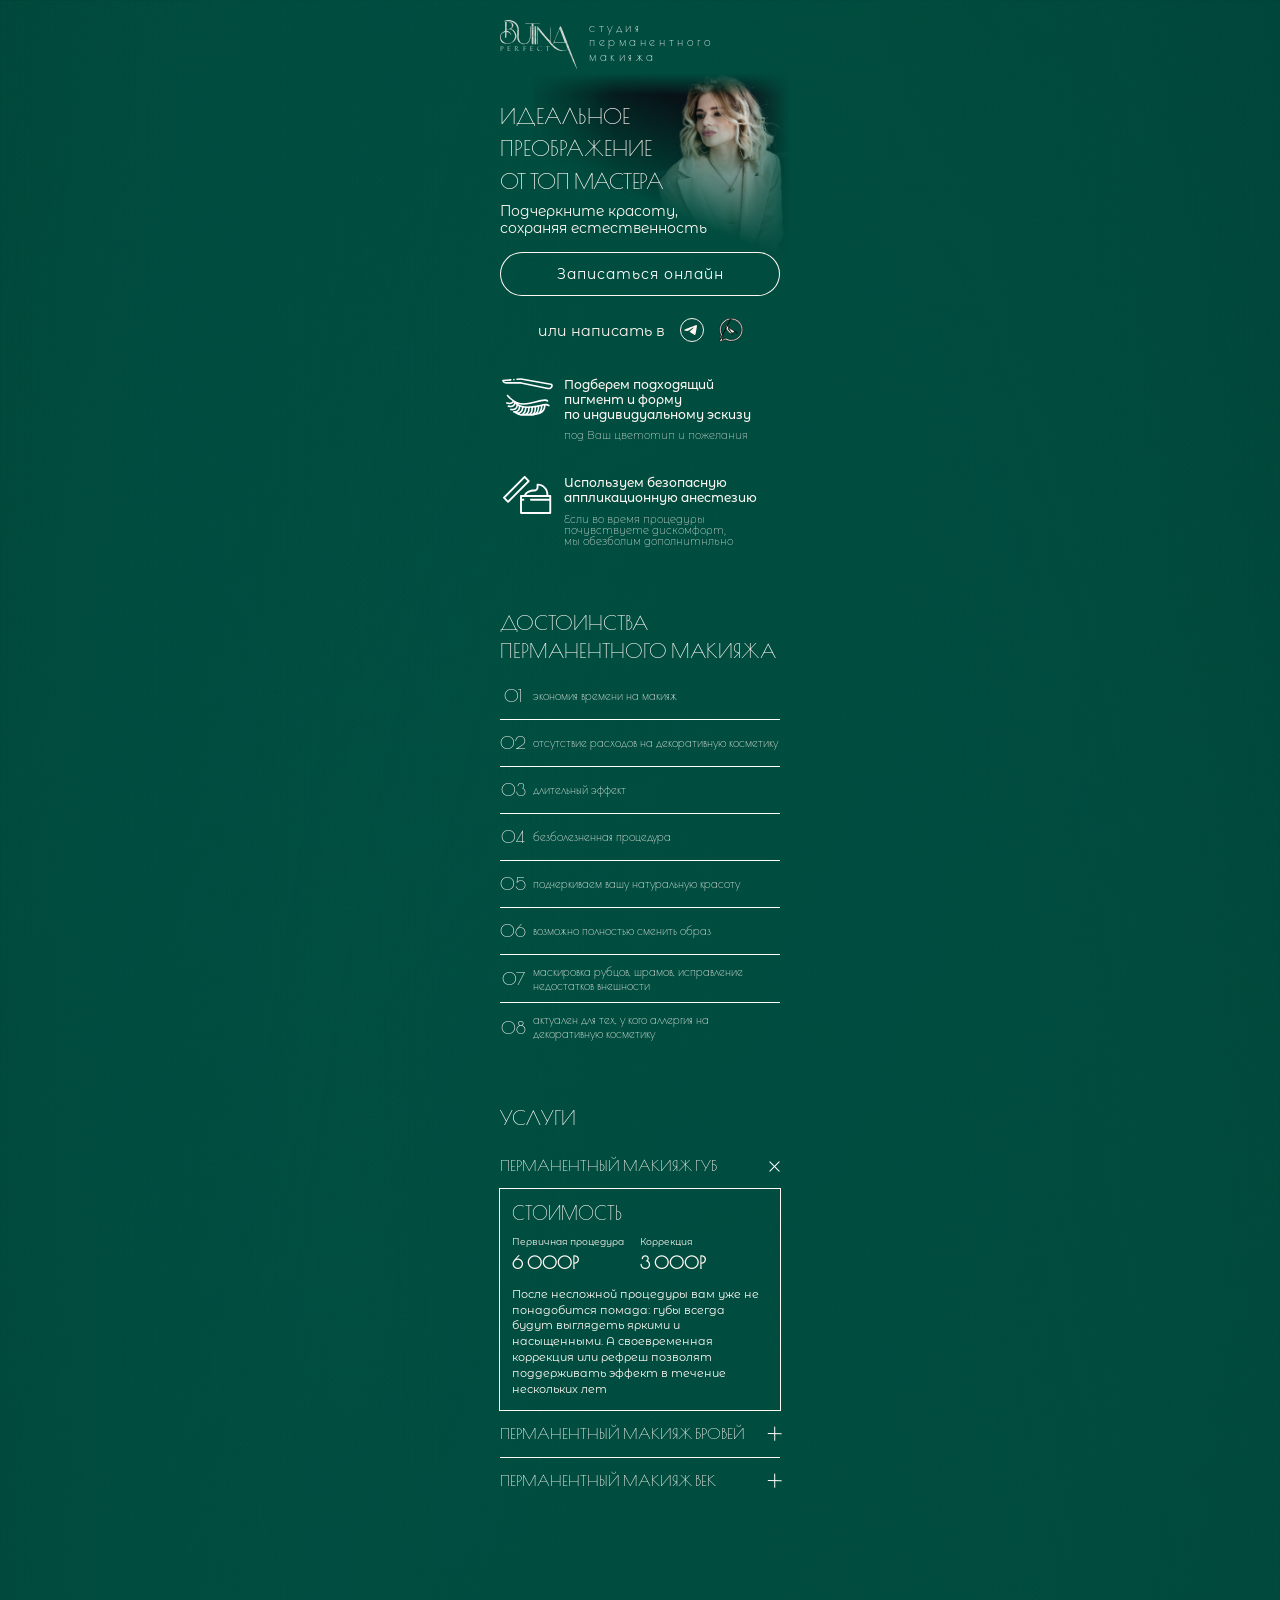
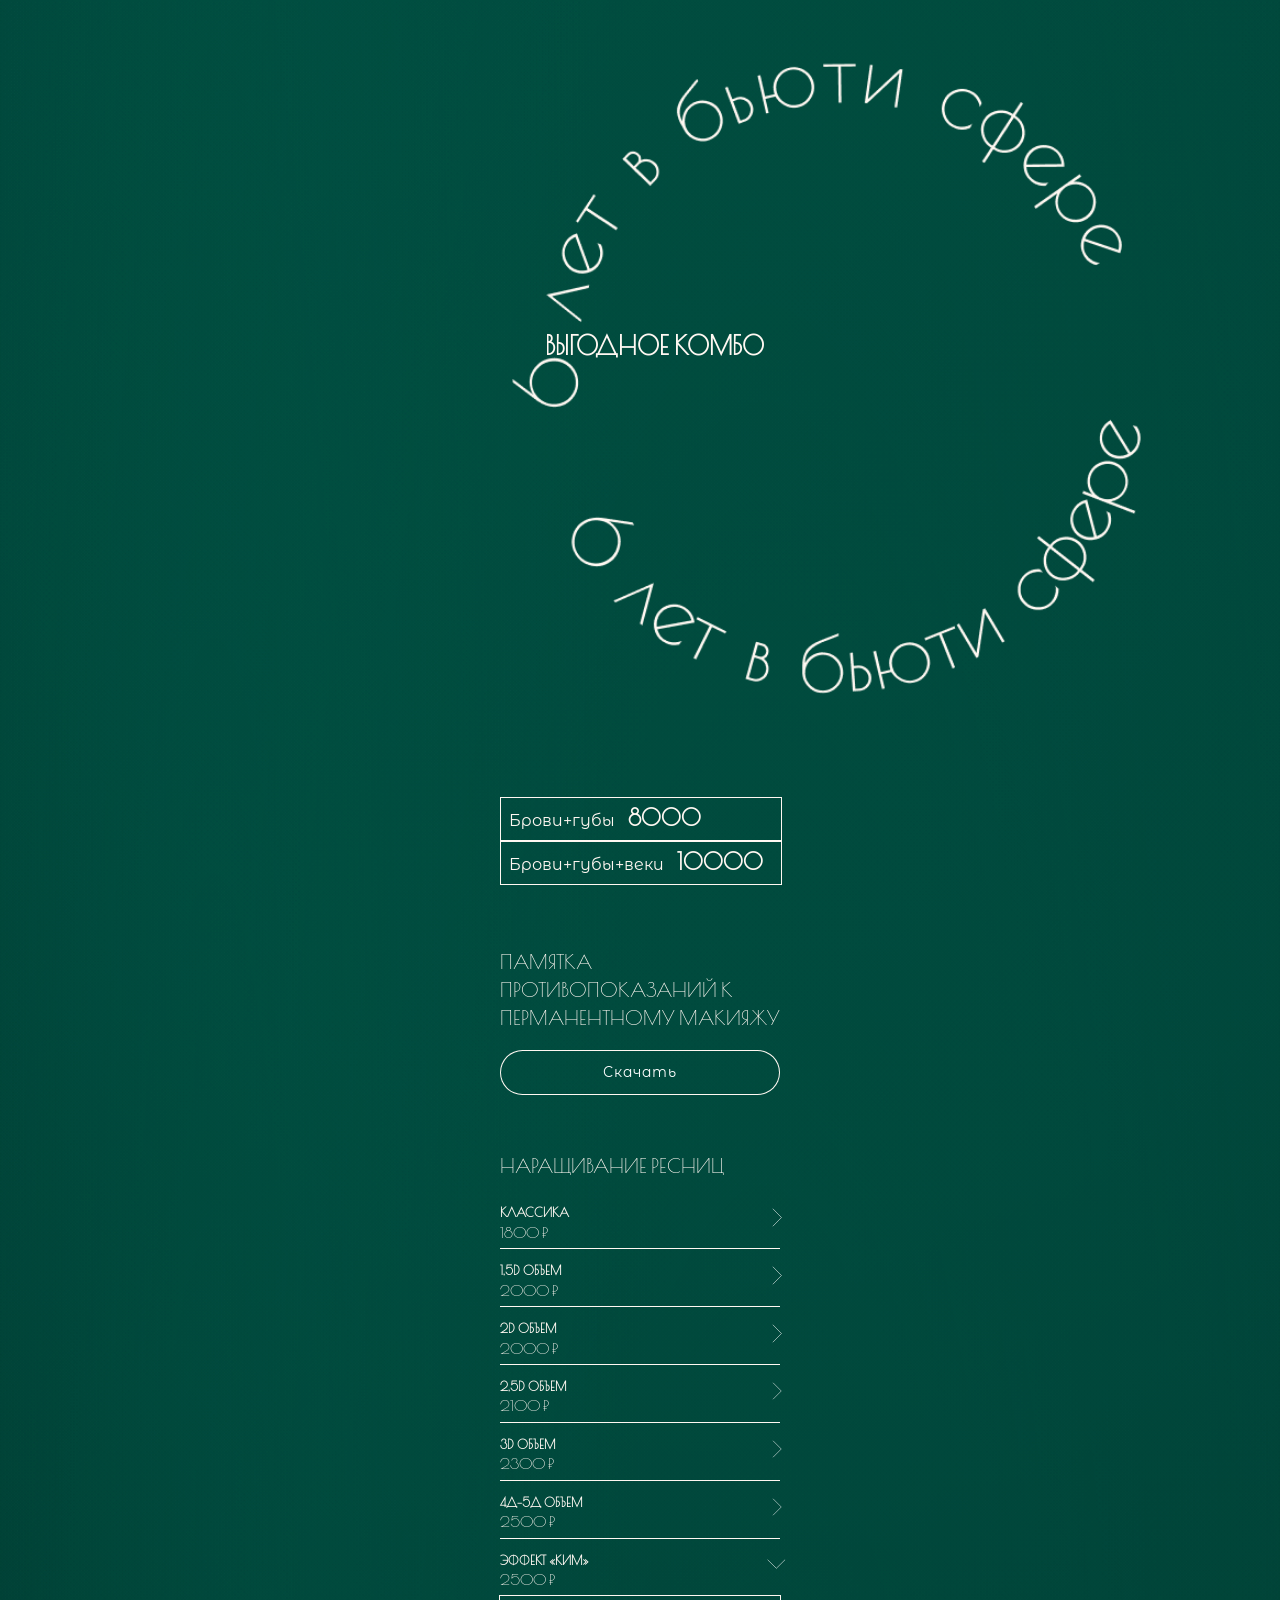
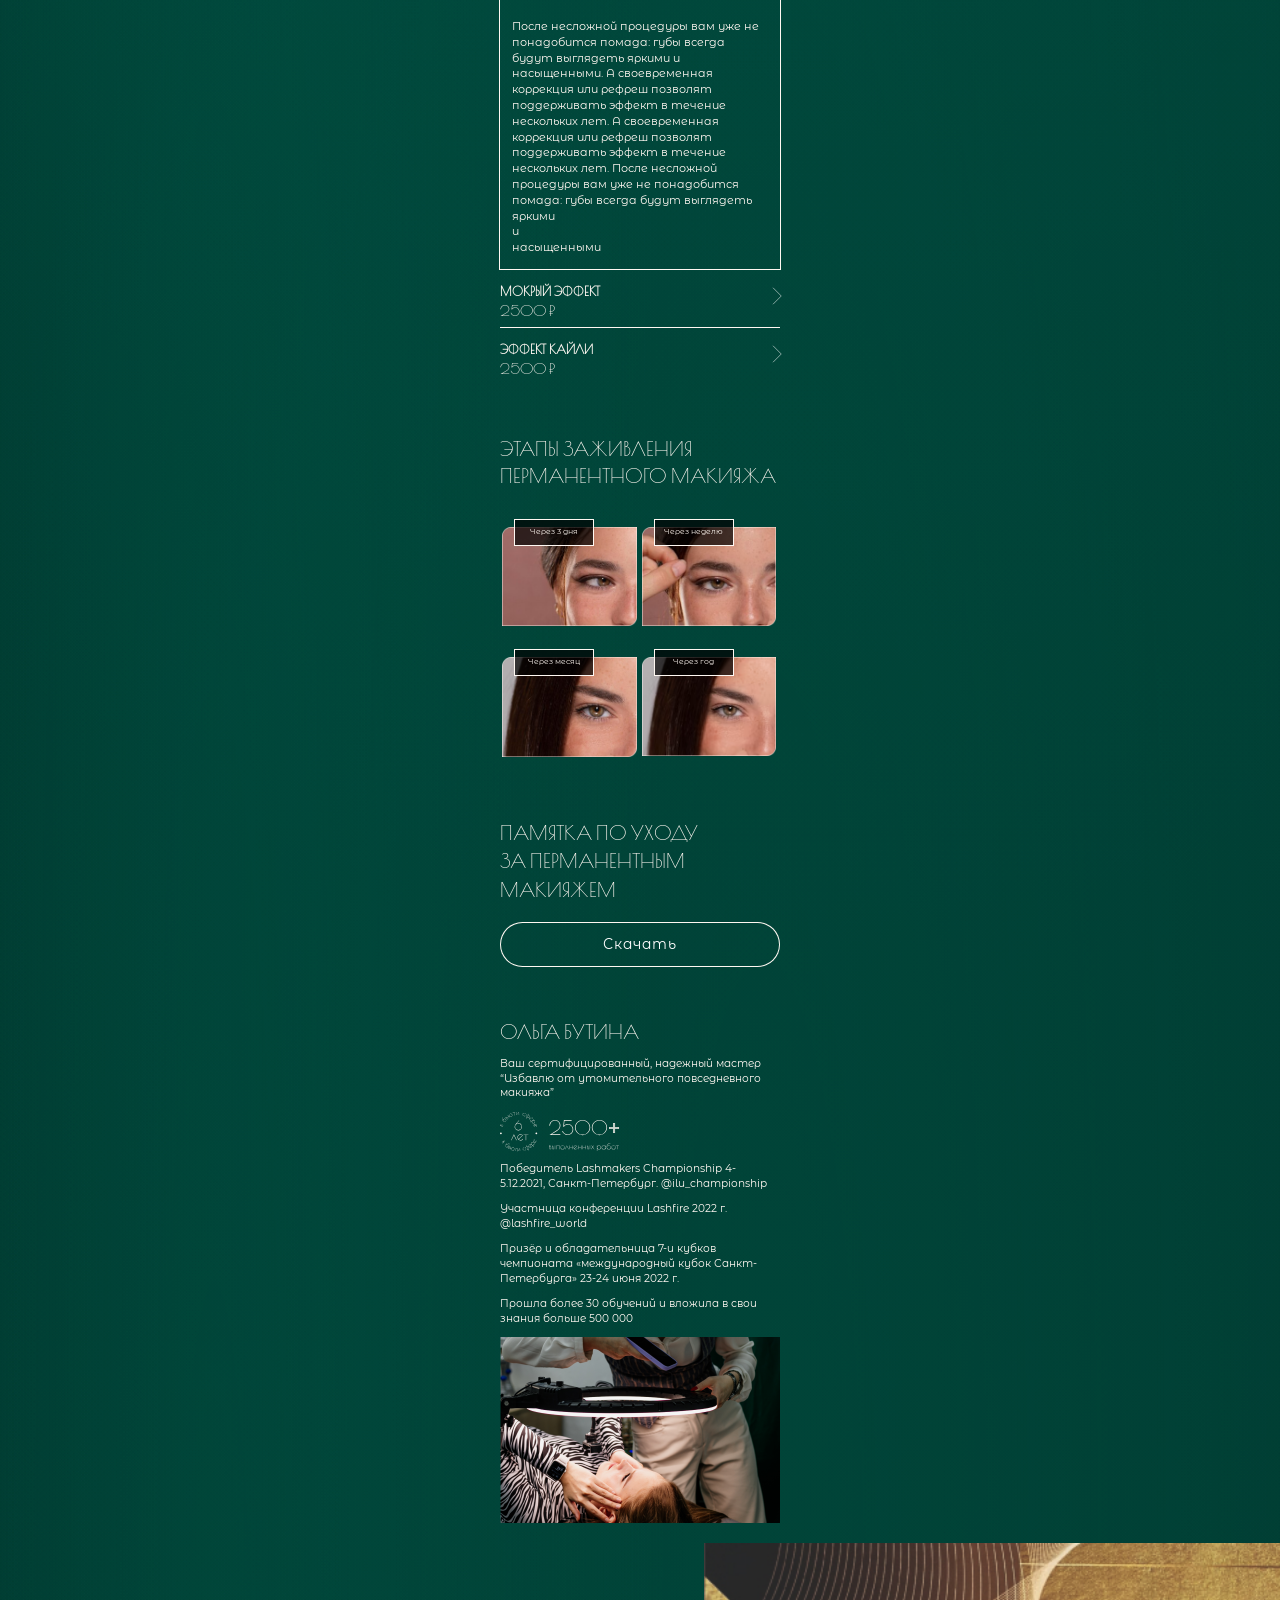
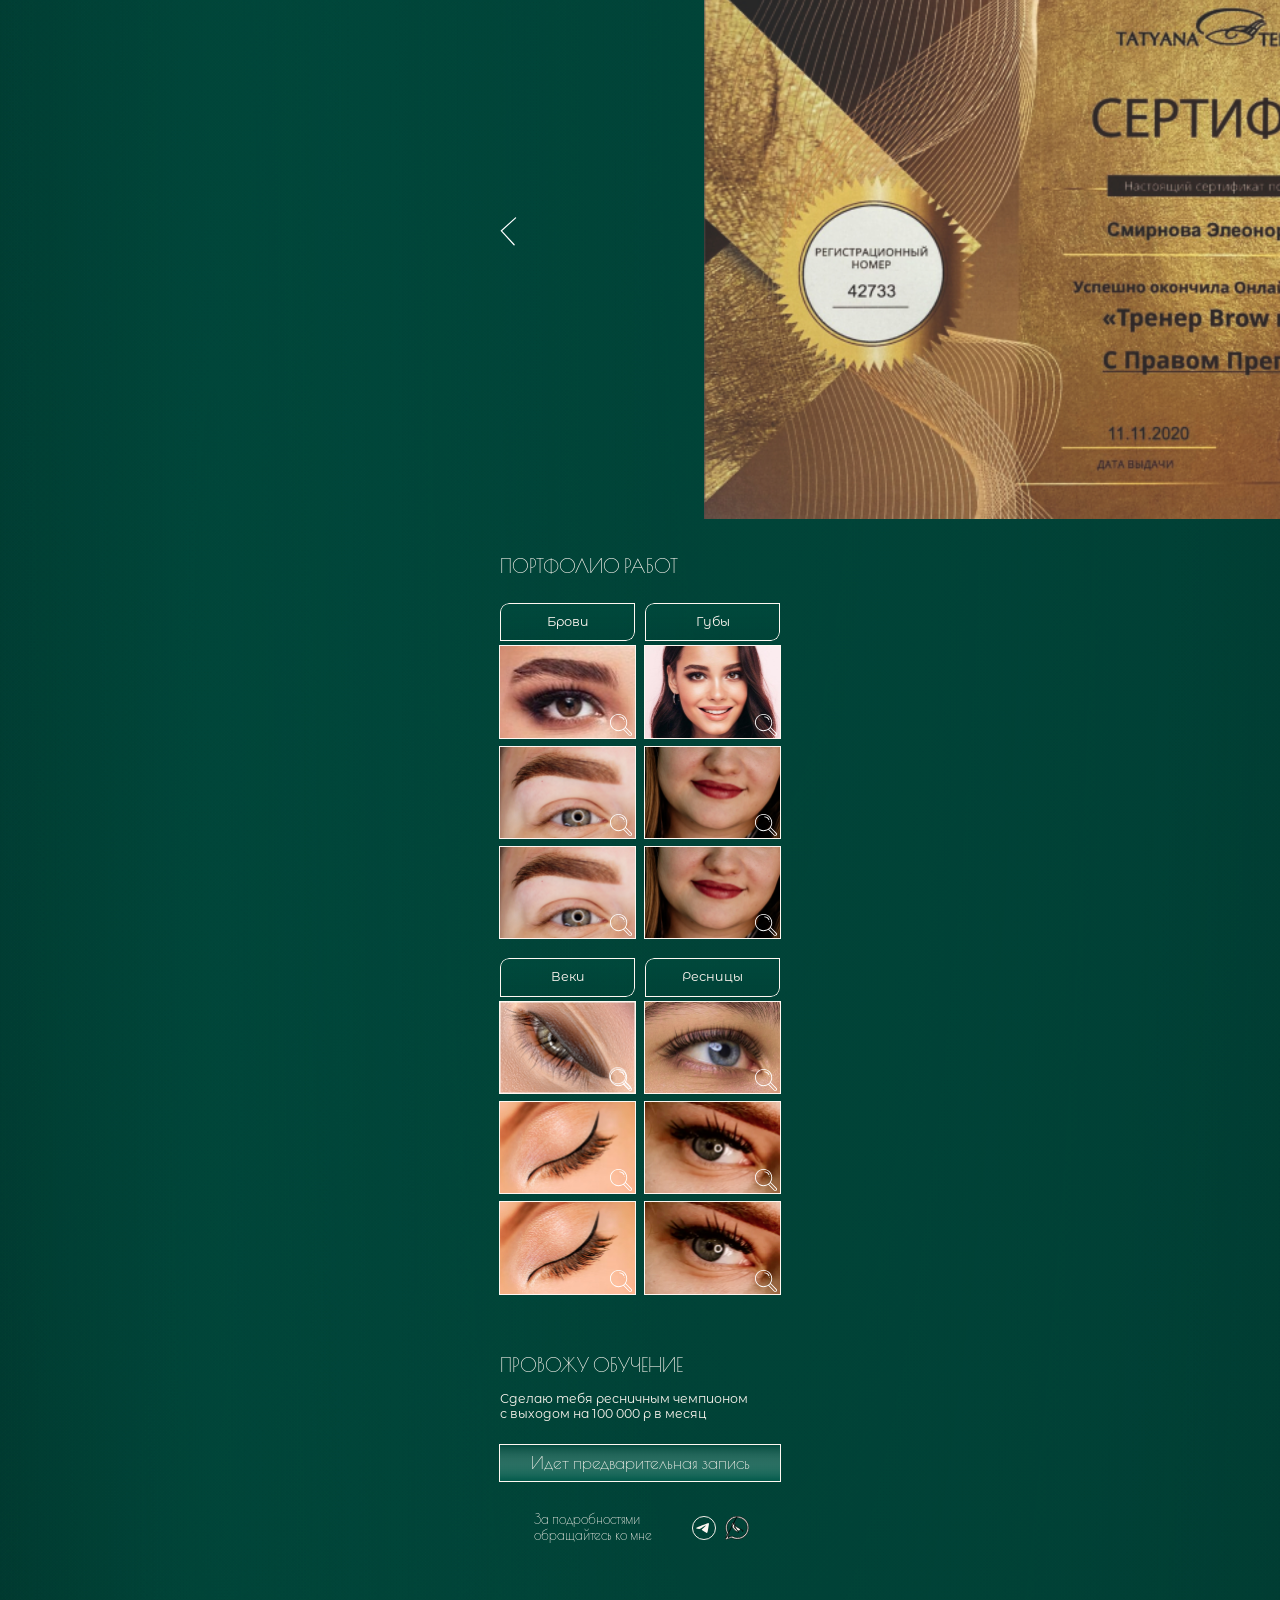
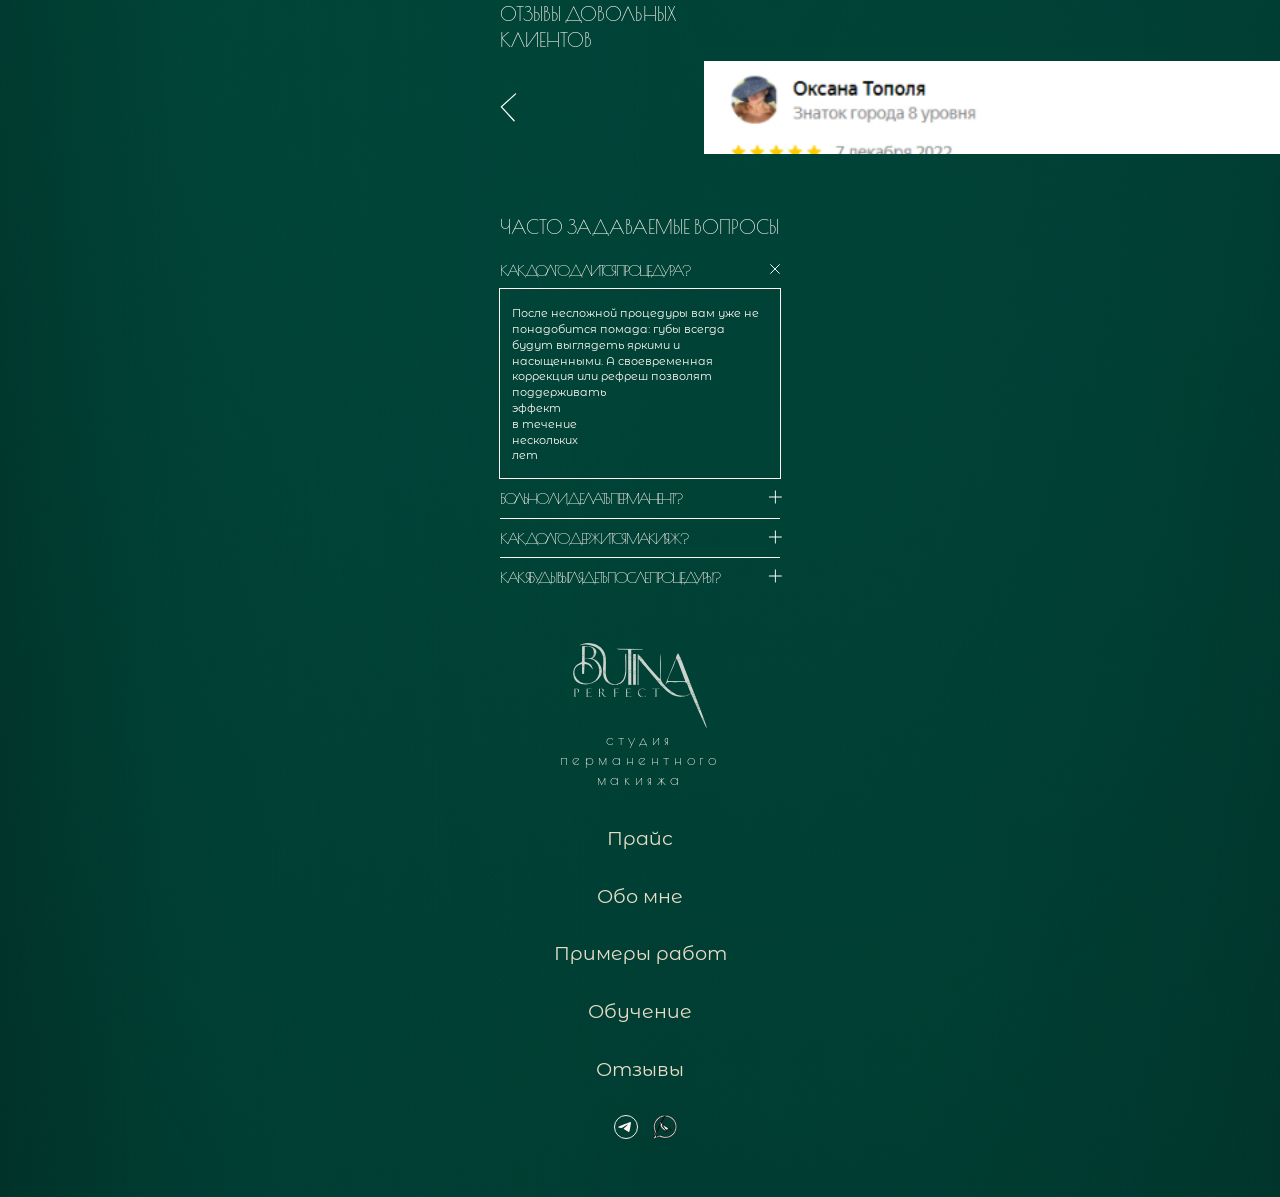
==== commit 9eaeaee0: "Update index.html" ====
--- a/index.html
+++ b/index.html
@@ -935,39 +935,6 @@
 
 
 
-	
-	
-	<script>
-
-var nocachevar = '';
-
-		if ('serviceWorker' in navigator) {
-			window.addEventListener('load', function() {
-				navigator.serviceWorker.register('/service-worker.js' + nocachevar).then(function(registration) {
-					if ('serviceWorker' in navigator && 'PushManager' in window) {
-						notifySupport = true;
-						notifyPermission = Notification.permission;
-					}
-				}, function(err) {
-					console.log('ServiceWorker registration failed: ', err);
-				}).catch(function(err) {
-					console.log(err)
-				});
-			});
-		}
-		else
-		{
-			console.log('service worker is not supported');
-		}
-
-	</script>
-
-
-
-
-
-
-
 
 
 </body>
--- a/public/styles/page1.css
+++ b/public/styles/page1.css
@@ -13,8 +13,6 @@
     font-size:1.2em;
 
     background: radial-gradient(35.63% 127.35% at 16.72% 75.27%, rgba(1, 89, 73, 0.32) 0%, rgba(1, 89, 73, 0.00) 100%), radial-gradient(84.29% 101.93% at 59.69% 64.42%, rgba(1, 89, 73, 0.31) 0%, rgba(1, 89, 73, 0.00) 100%), radial-gradient(167.14% 85.39% at 63.44% 50.77%, rgba(1, 89, 74, 0.47) 46.39%, rgba(1, 89, 74, 0.20) 100%), radial-gradient(70.63% 104.58% at 60.94% 38.88%, rgba(1, 89, 74, 0.27) 53.04%, rgba(1, 89, 74, 0.09) 98.99%), radial-gradient(149.59% 95.63% at 63.91% 26.68%, rgba(1, 89, 74, 0.12) 68.94%, rgba(1, 89, 74, 0.00) 100%), radial-gradient(147.26% 43.11% at 63.75% 12.15%, rgba(1, 89, 74, 0.30) 56.97%, rgba(1, 89, 74, 0.00) 100%), radial-gradient(161.51% 47.71% at 16.56% 1.62%, rgba(1, 89, 73, 0.40) 19.33%, rgba(0, 0, 0, 0.09) 94.4%), #000;
-
-    background-image: url(../images/iPhoneSE-61.png);
 
     width: 320px;
     min-width: 320px;
@@ -927,23 +925,6 @@
 
 
 
-
-/*
-.block1, 
-.block15 {
-  background: linear-gradient(0deg, #000000, #000000),
-  radial-gradient(161.49% 4.47% at 16.56% 1.62%, rgba(1, 89, 73, 0.4) 19.33%, rgba(0, 0, 0, 0.09) 94.4%) /* warning: gradient uses a rotation that is not supported by CSS and may not behave as expected */,
-  radial-gradient(127.34% 4.24% at 16.72% 75.27%, rgba(1, 89, 73, 0.32) 0%, rgba(1, 89, 73, 0) 100%) /* warning: gradient uses a rotation that is not supported by CSS and may not behave as expected */,
-  radial-gradient(101.87% 3.69% at 59.69% 64.42%, rgba(1, 89, 73, 0.31) 0%, rgba(1, 89, 73, 0) 100%) /* warning: gradient uses a rotation that is not supported by CSS and may not behave as expected */,
-  radial-gradient(147.25% 5.06% at 63.75% 12.15%, rgba(1, 89, 74, 0.304) 56.97%, rgba(1, 89, 74, 0) 100%) /* warning: gradient uses a rotation that is not supported by CSS and may not behave as expected */,
-  radial-gradient(104.53% 3.64% at 60.94% 38.88%, rgba(1, 89, 74, 0.268) 53.04%, rgba(1, 89, 74, 0.0938) 98.99%) /* warning: gradient uses a rotation that is not supported by CSS and may not behave as expected */,
-  radial-gradient(149.54% 5.56% at 63.91% 26.68%, rgba(1, 89, 74, 0.12) 68.94%, rgba(1, 89, 74, 0) 100%) /* warning: gradient uses a rotation that is not supported by CSS and may not behave as expected */,
-  radial-gradient(167.11% 6.35% at 63.44% 50.77%, rgba(1, 89, 74, 0.47) 46.39%, rgba(1, 89, 74, 0.2021) 100%) /* warning: gradient uses a rotation that is not supported by CSS and may not behave as expected */;
-  background-size: 21%;
-}
-*/
-
-
 .block15 {
   float:left;
   width:100%;
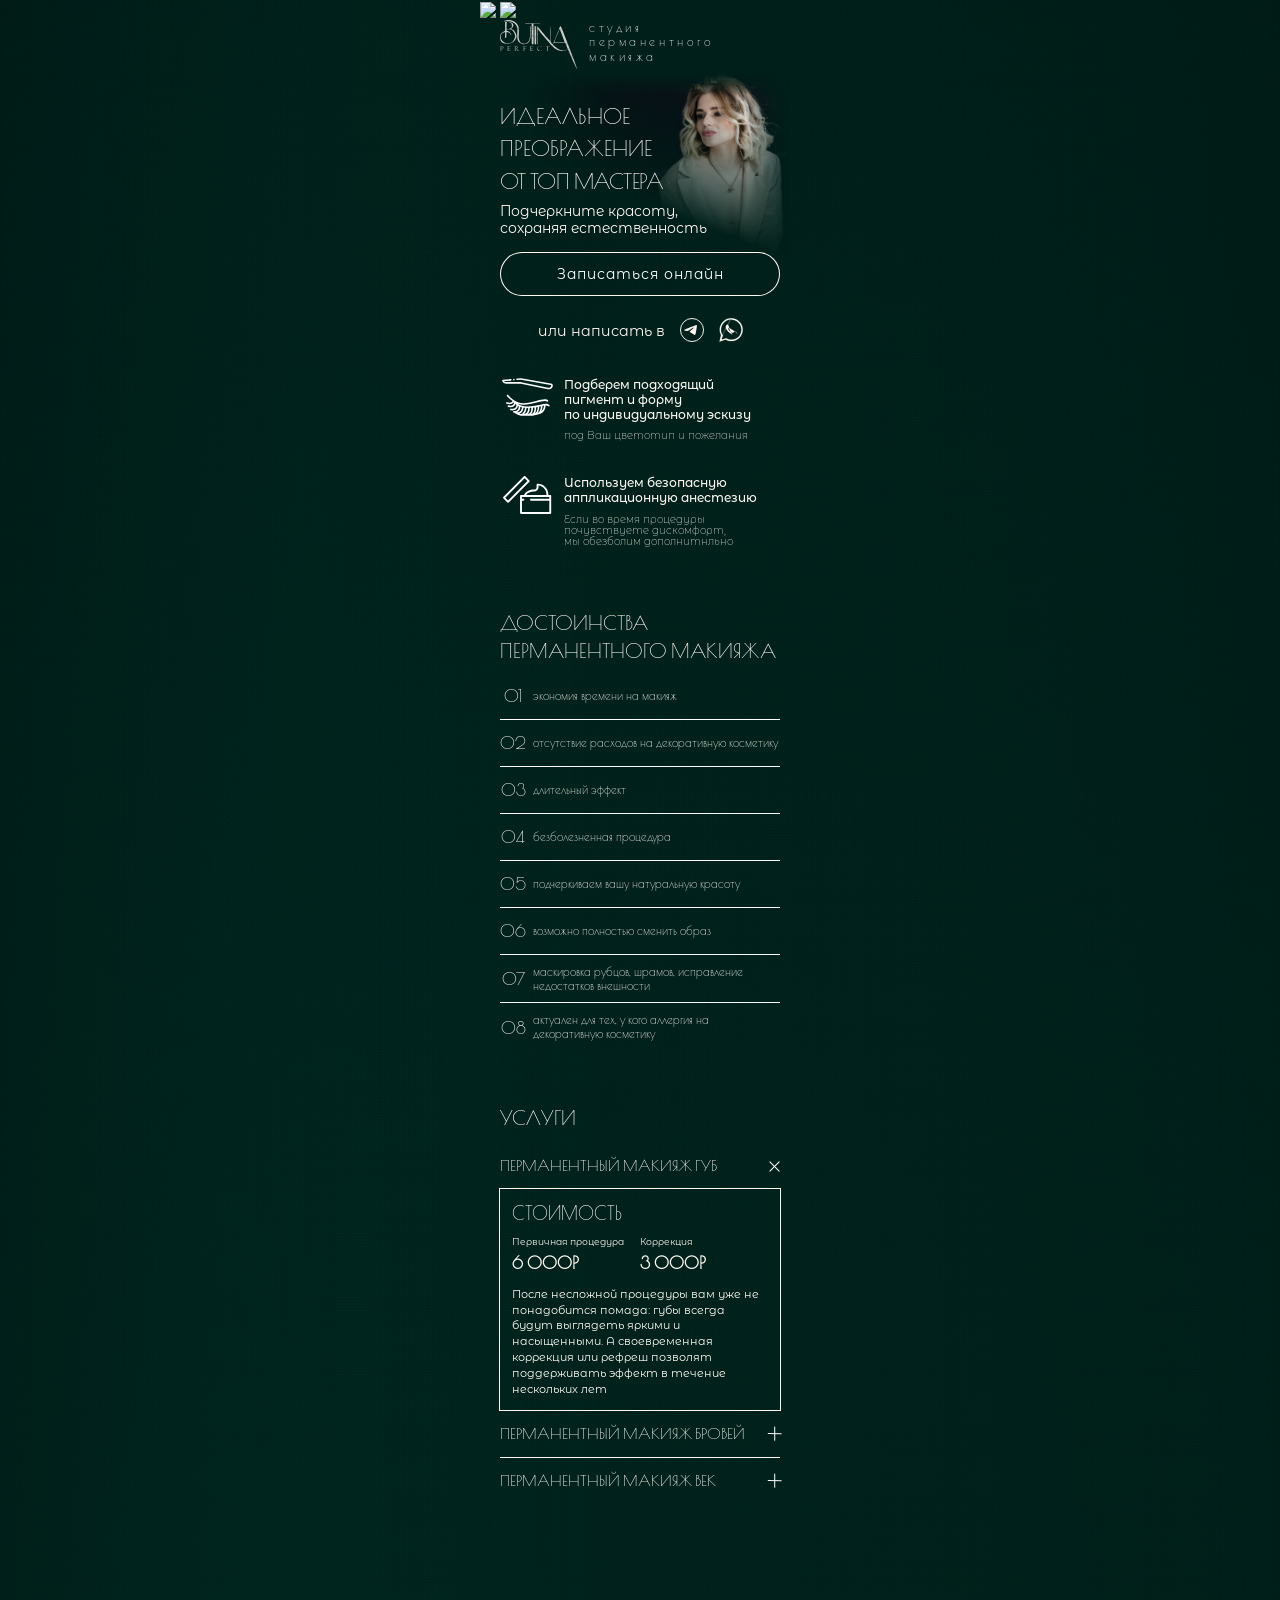
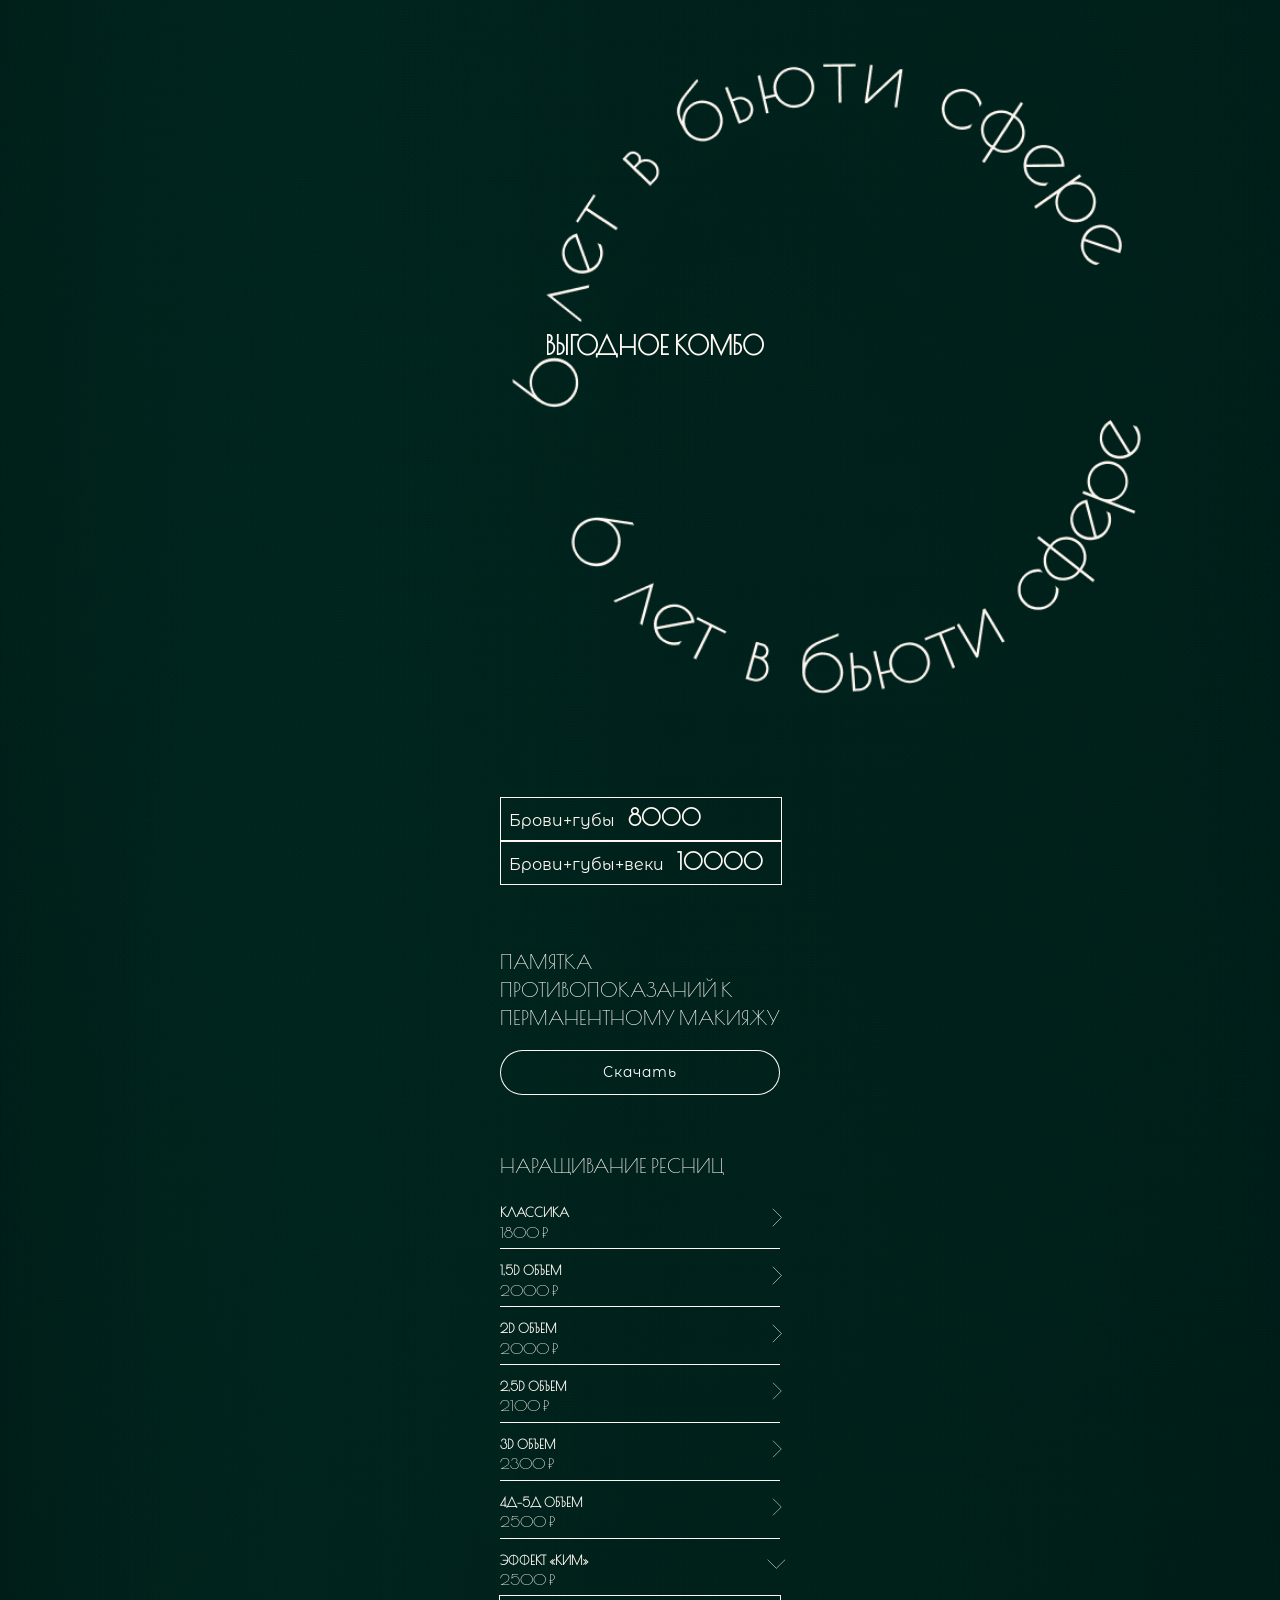
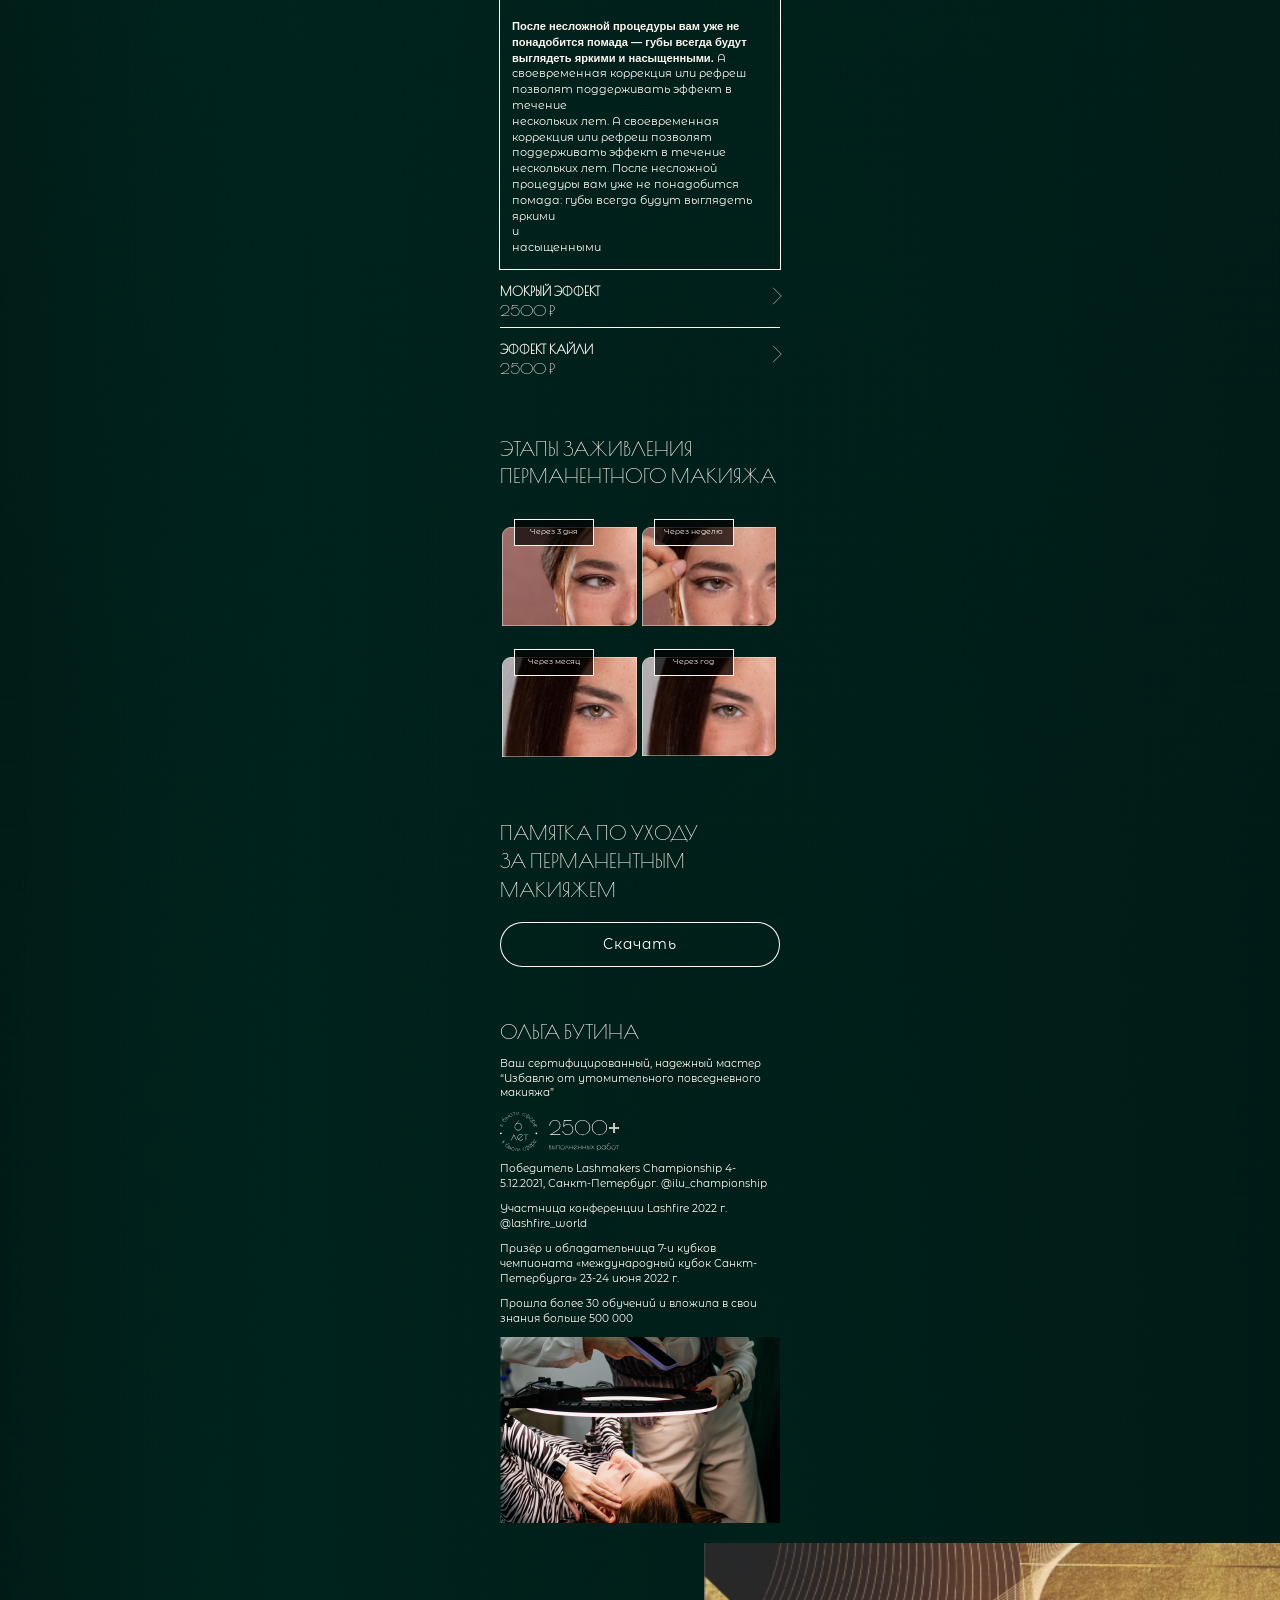
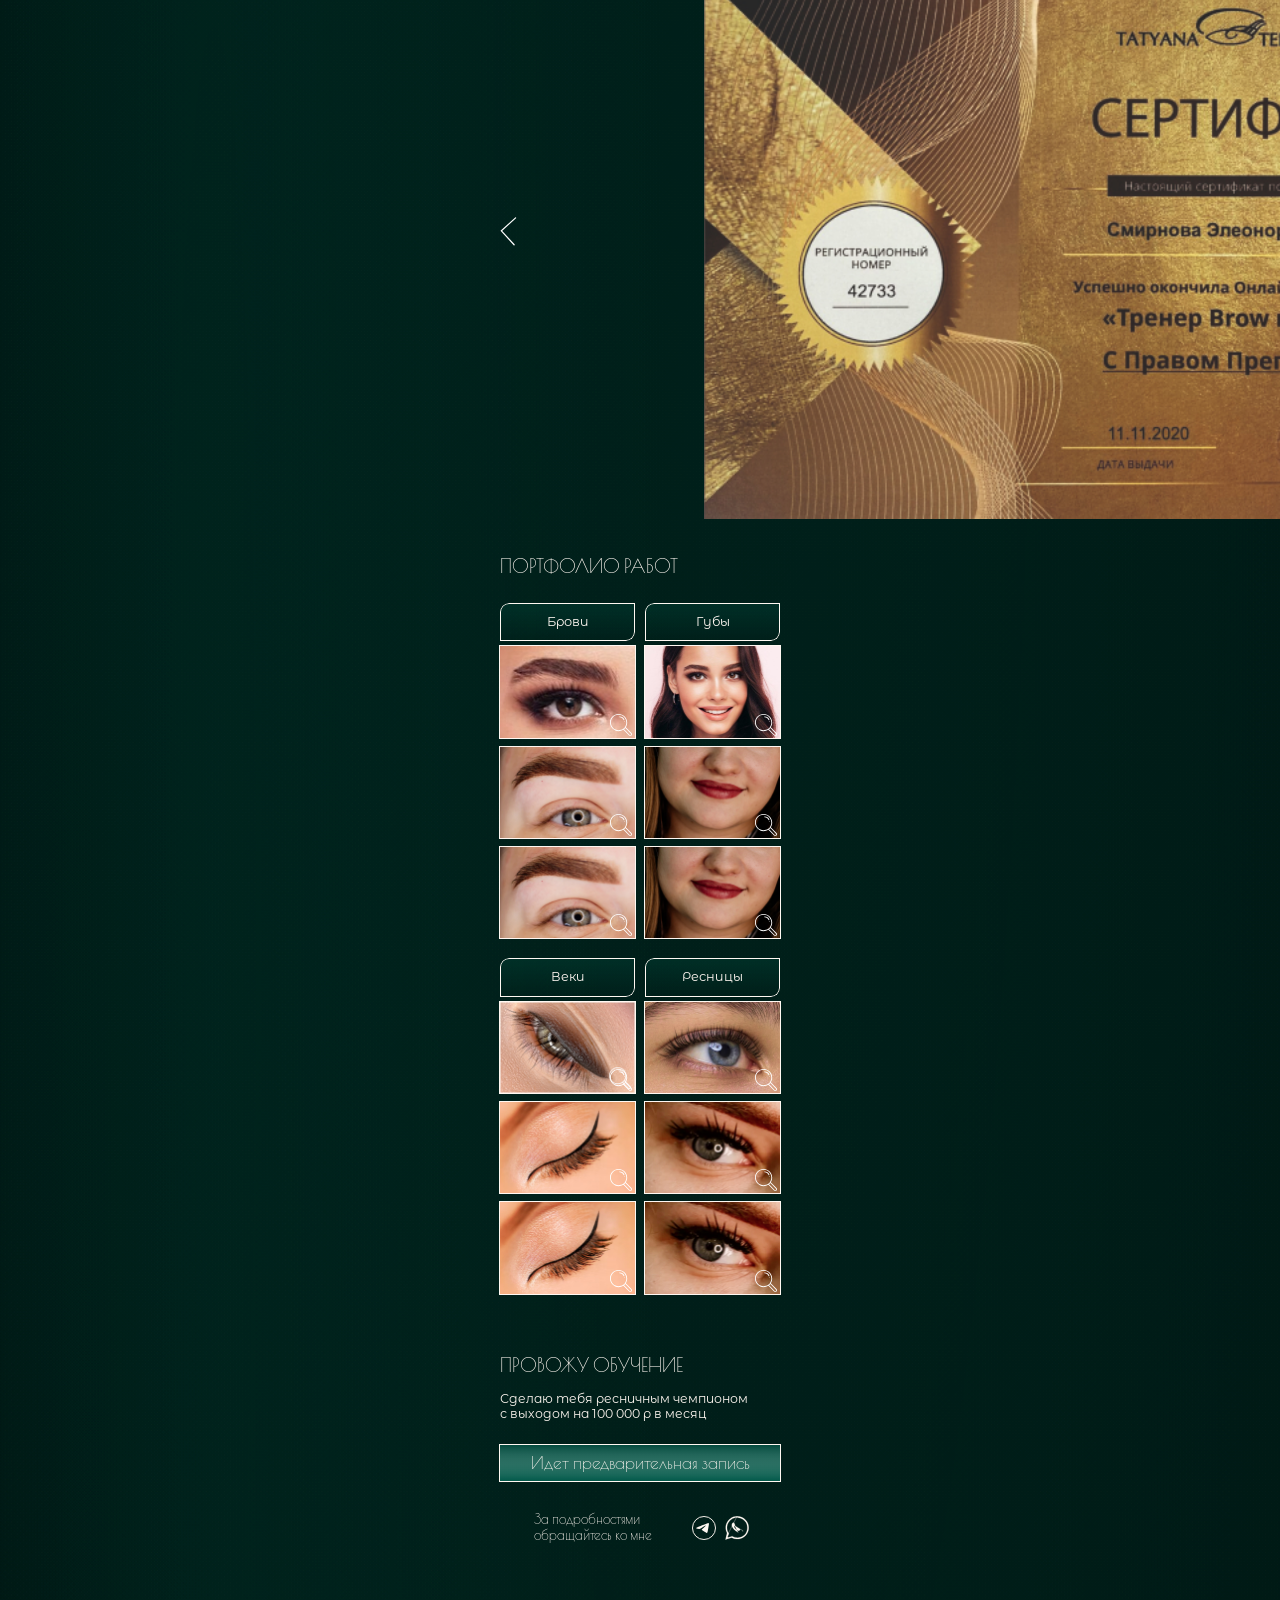
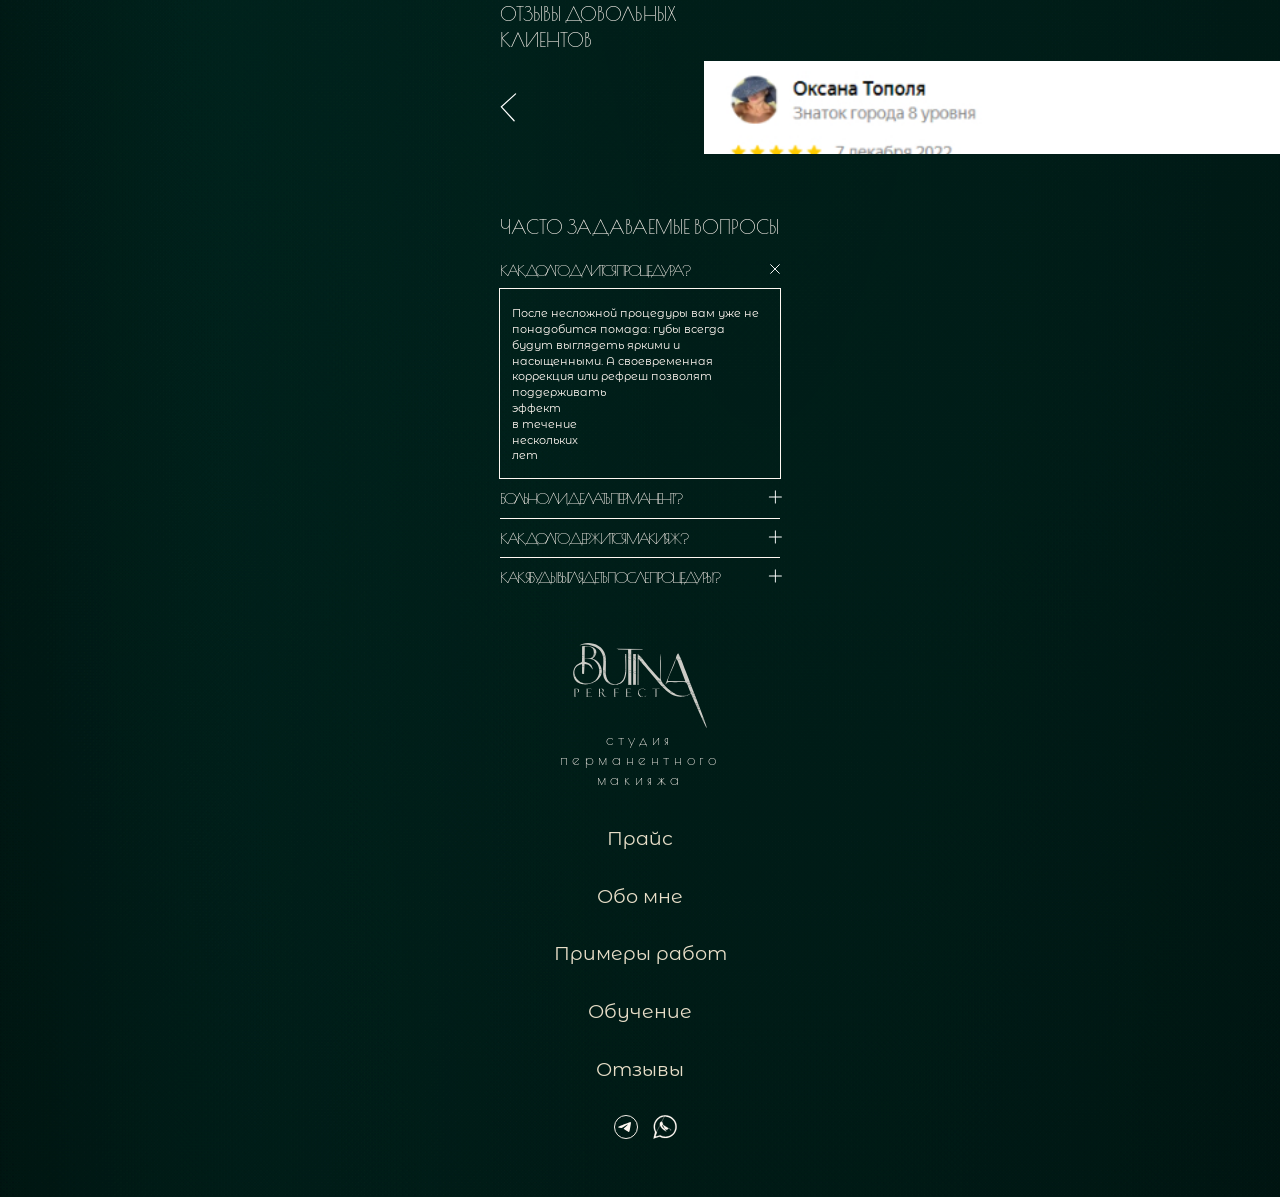
==== commit 3519d007: "Update index.html" ====
--- a/index.html
+++ b/index.html
@@ -59,141 +59,6 @@
 	<link href="https://fonts.googleapis.com/css2?family=Montserrat+Alternates:wght@100;200;300;400;500;600;800&display=swap" rel="stylesheet">
 	<!-- font-family: 'Montserrat Alternates', sans-serif; -->
 
-	<!-- or -->
-
-	<!--
-	<style>
-
-		/****** Poiret_One ******/
-
-		/* cyrillic */
-		@font-face {
-		font-family: 'Poiret One';
-		font-style: normal;
-		font-weight: 400;
-		font-display: swap;
-		src: url(public/fonts/Poiret_One/UqyVK80NJXN4zfRgbdfbo5pcV-UyZKAbcw.woff2) format('woff2');
-		unicode-range: U+0301, U+0400-045F, U+0490-0491, U+04B0-04B1, U+2116;
-		}
-		/* latin-ext */
-		@font-face {
-		font-family: 'Poiret One';
-		font-style: normal;
-		font-weight: 400;
-		font-display: swap;
-		src: url(public/fonts/Poiret_One/UqyVK80NJXN4zfRgbdfbo5BcV-UyZKAbcw.woff2) format('woff2');
-		unicode-range: U+0100-02AF, U+0304, U+0308, U+0329, U+1E00-1E9F, U+1EF2-1EFF, U+2020, U+20A0-20AB, U+20AD-20CF, U+2113, U+2C60-2C7F, U+A720-A7FF;
-		}
-		/* latin */
-		@font-face {
-		font-family: 'Poiret One';
-		font-style: normal;
-		font-weight: 400;
-		font-display: swap;
-		src: url(public/fonts/Poiret_One/UqyVK80NJXN4zfRgbdfbo55cV-UyZKA.woff2) format('woff2');
-		unicode-range: U+0000-00FF, U+0131, U+0152-0153, U+02BB-02BC, U+02C6, U+02DA, U+02DC, U+0304, U+0308, U+0329, U+2000-206F, U+2074, U+20AC, U+2122, U+2191, U+2193, U+2212, U+2215, U+FEFF, U+FFFD;
-		}
-
-
-
-
-		/****** Montserrat_Alternates ******/
-
-		/* cyrillic-ext */
-		@font-face {
-		font-family: 'Montserrat Alternates';
-		font-style: normal;
-		font-weight: 400;
-		font-display: swap;
-		src: url(public/fonts/Montserrat_Alternates/mFTvWacfw6zH4dthXcyms1lPpC8I_b0juU055qfQKp5L0ll4.woff2) format('woff2');
-		unicode-range: U+0460-052F, U+1C80-1C88, U+20B4, U+2DE0-2DFF, U+A640-A69F, U+FE2E-FE2F;
-		}
-		/* cyrillic */
-		@font-face {
-		font-family: 'Montserrat Alternates';
-		font-style: normal;
-		font-weight: 400;
-		font-display: swap;
-		src: url(public/fonts/Montserrat_Alternates/mFTvWacfw6zH4dthXcyms1lPpC8I_b0juU0576fQKp5L0ll4.woff2) format('woff2');
-		unicode-range: U+0301, U+0400-045F, U+0490-0491, U+04B0-04B1, U+2116;
-		}
-		/* vietnamese */
-		@font-face {
-		font-family: 'Montserrat Alternates';
-		font-style: normal;
-		font-weight: 400;
-		font-display: swap;
-		src: url(public/fonts/Montserrat_Alternates/mFTvWacfw6zH4dthXcyms1lPpC8I_b0juU055KfQKp5L0ll4.woff2) format('woff2');
-		unicode-range: U+0102-0103, U+0110-0111, U+0128-0129, U+0168-0169, U+01A0-01A1, U+01AF-01B0, U+0300-0301, U+0303-0304, U+0308-0309, U+0323, U+0329, U+1EA0-1EF9, U+20AB;
-		}
-		/* latin-ext */
-		@font-face {
-		font-family: 'Montserrat Alternates';
-		font-style: normal;
-		font-weight: 400;
-		font-display: swap;
-		src: url(public/fonts/Montserrat_Alternates/mFTvWacfw6zH4dthXcyms1lPpC8I_b0juU055afQKp5L0ll4.woff2) format('woff2');
-		unicode-range: U+0100-02AF, U+0304, U+0308, U+0329, U+1E00-1E9F, U+1EF2-1EFF, U+2020, U+20A0-20AB, U+20AD-20CF, U+2113, U+2C60-2C7F, U+A720-A7FF;
-		}
-		/* latin */
-		@font-face {
-		font-family: 'Montserrat Alternates';
-		font-style: normal;
-		font-weight: 400;
-		font-display: swap;
-		src: url(public/fonts/Montserrat_Alternates/mFTvWacfw6zH4dthXcyms1lPpC8I_b0juU0566fQKp5L0g.woff2) format('woff2');
-		unicode-range: U+0000-00FF, U+0131, U+0152-0153, U+02BB-02BC, U+02C6, U+02DA, U+02DC, U+0304, U+0308, U+0329, U+2000-206F, U+2074, U+20AC, U+2122, U+2191, U+2193, U+2212, U+2215, U+FEFF, U+FFFD;
-		}
-		/* cyrillic-ext */
-		@font-face {
-		font-family: 'Montserrat Alternates';
-		font-style: normal;
-		font-weight: 800;
-		font-display: swap;
-		src: url(public/fonts/Montserrat_Alternates/mFTiWacfw6zH4dthXcyms1lPpC8I_b0juU0xTIHFCrxG-GNxklNd.woff2) format('woff2');
-		unicode-range: U+0460-052F, U+1C80-1C88, U+20B4, U+2DE0-2DFF, U+A640-A69F, U+FE2E-FE2F;
-		}
-		/* cyrillic */
-		@font-face {
-		font-family: 'Montserrat Alternates';
-		font-style: normal;
-		font-weight: 800;
-		font-display: swap;
-		src: url(public/fonts/Montserrat_Alternates/mFTiWacfw6zH4dthXcyms1lPpC8I_b0juU0xTIHFA7xG-GNxklNd.woff2) format('woff2');
-		unicode-range: U+0301, U+0400-045F, U+0490-0491, U+04B0-04B1, U+2116;
-		}
-		/* vietnamese */
-		@font-face {
-		font-family: 'Montserrat Alternates';
-		font-style: normal;
-		font-weight: 800;
-		font-display: swap;
-		src: url(public/fonts/Montserrat_Alternates/mFTiWacfw6zH4dthXcyms1lPpC8I_b0juU0xTIHFCLxG-GNxklNd.woff2) format('woff2');
-		unicode-range: U+0102-0103, U+0110-0111, U+0128-0129, U+0168-0169, U+01A0-01A1, U+01AF-01B0, U+0300-0301, U+0303-0304, U+0308-0309, U+0323, U+0329, U+1EA0-1EF9, U+20AB;
-		}
-		/* latin-ext */
-		@font-face {
-		font-family: 'Montserrat Alternates';
-		font-style: normal;
-		font-weight: 800;
-		font-display: swap;
-		src: url(public/fonts/Montserrat_Alternates/mFTiWacfw6zH4dthXcyms1lPpC8I_b0juU0xTIHFCbxG-GNxklNd.woff2) format('woff2');
-		unicode-range: U+0100-02AF, U+0304, U+0308, U+0329, U+1E00-1E9F, U+1EF2-1EFF, U+2020, U+20A0-20AB, U+20AD-20CF, U+2113, U+2C60-2C7F, U+A720-A7FF;
-		}
-		/* latin */
-		@font-face {
-		font-family: 'Montserrat Alternates';
-		font-style: normal;
-		font-weight: 800;
-		font-display: swap;
-		src: url(public/fonts/Montserrat_Alternates/mFTiWacfw6zH4dthXcyms1lPpC8I_b0juU0xTIHFB7xG-GNxkg.woff2) format('woff2');
-		unicode-range: U+0000-00FF, U+0131, U+0152-0153, U+02BB-02BC, U+02C6, U+02DA, U+02DC, U+0304, U+0308, U+0329, U+2000-206F, U+2074, U+20AC, U+2122, U+2191, U+2193, U+2212, U+2215, U+FEFF, U+FFFD;
-		}
-
-
-	</style>
-	-->
-
 
 </head>
 
@@ -204,6 +69,8 @@
 	<header>
 
 		<section class="header-body">
+
+		
 
 			<a class="header-logo_a" href="/">
 				<img class="header-logo-img" src="public/images/logo.svg" alt="" />
@@ -214,7 +81,13 @@
 			</span>
 
 
-			<nav class="header-menu">
+
+			<span class="topmenubutt" id="topmenu-id">
+				<a href="#"  class="topmenubutt-a"><img src="public/images/topmenubutt.svg"></a>
+				<a href="#"  class="topmenubutt-a topmenubutt-close"><img src="public/images/topmenubutt-close.svg"></a>
+			</span>
+
+			<nav class="header-menu" id="topmenu-links-id">
 				<ul class="header-menu_ul">
 					<li class="header-menu_li"><a class="header-menu_a" href="/">Прайс</a></li>
 					<li class="header-menu_li"><a class="header-menu_a" href="/">Обо мне</a></li>
@@ -230,7 +103,10 @@
 	</header>
 
 
-	<main>
+	<main id="main-id">
+
+
+
 
 
 		<section class="block1">
@@ -319,8 +195,6 @@
 				<span class="block3-item_text">Актуален для тех, у кого аллергия на декоративную косметику</span>
 			</div>
 
-
-
 		</section>
 
 
@@ -332,7 +206,7 @@
 
 			<div class="block4-title">Услуги</div>
 
-			<div class="block4-item open">
+			<div class="block4-item open open2">
 				<div class="block4-item_title">Перманентный макияж губ</div>
 
 				<div class="block4-item_body">
@@ -463,7 +337,7 @@
 				<div class="block4-item_body">
 
 					<div class="block4-item_body_text">
-						После несложной процедуры вам уже не понадобится помада: губы всегда будут выглядеть яркими и насыщенными. А своевременная коррекция или рефреш позволят поддерживать эффект в течение<br/> нескольких лет
+						<b>После несложной процедуры</b> вам уже не понадобится помада: губы всегда будут выглядеть яркими и насыщенными. А своевременная коррекция или рефреш позволят поддерживать эффект в течение<br/> нескольких лет
 					</div>
 
 
@@ -551,14 +425,14 @@
 			</div>
 
 
-			<div class="block4-item open">
+			<div class="block4-item open open2">
 				<div class="block4-item_title">Эффект &laquo;Ким&raquo;</div>
 				<div class="block6-item_title">2500 ₽</div>
 
 				<div class="block4-item_body">
 
 					<div class="block4-item_body_text">
-						После несложной процедуры вам уже не понадобится помада: губы всегда будут выглядеть яркими и насыщенными. А своевременная коррекция или рефреш позволят поддерживать эффект в течение<br/> нескольких лет.  А своевременная коррекция или рефреш позволят поддерживать эффект в течение<br/> нескольких лет. После несложной процедуры вам уже не понадобится помада: губы всегда будут выглядеть яркими<br/> и<br/> насыщенными
+						<b>После несложной процедуры вам уже не понадобится помада &mdash; губы всегда будут выглядеть яркими и насыщенными.</b> А своевременная коррекция или рефреш позволят поддерживать эффект в течение<br/> нескольких лет.  А своевременная коррекция или рефреш позволят поддерживать эффект в течение<br/> нескольких лет. После несложной процедуры вам уже не понадобится помада: губы всегда будут выглядеть яркими<br/> и<br/> насыщенными
 					</div>
 
 				</div>
@@ -699,11 +573,11 @@
 
 			<div class="block13-body">
 
-				<a class="block13-body_slide" href="public/images/cth1.jpg" data-fancybox="gallery" data-caption="Caption #1">
+				<a class="block13-body_slide" href="public/images/cth1.jpg" data-fancybox="gallery1" >
 					<img src="public/images/cth1.jpg" />
 				</a>
 
-				<a class="block13-body_slide" href="public/images/cth1.jpg" data-fancybox="gallery" data-caption="Caption #1">
+				<a class="block13-body_slide" href="public/images/cth1.jpg" data-fancybox="gallery1" >
 					<img src="public/images/cth1.jpg" />
 				</a>
 
@@ -726,36 +600,36 @@
 				<div class="block11-body_item">
 
 					<p class="block11-body_item_p">Брови</p>
-					<p><img src="public/images/image1_1.jpg" /></p>
-					<p><img src="public/images/image1_2.jpg" /></p>
-					<p><img src="public/images/image1_3.jpg" /></p>
+					<p><img src="public/images/image1_1.jpg" data-src="public/images/image1_1.jpg" /></p>
+					<p><img src="public/images/image1_2.jpg" data-src="public/images/image1_2.jpg" /></p>
+					<p><img src="public/images/image1_3.jpg" data-src="public/images/image1_3.jpg" /></p>
 
 				</div>
 
 				<div class="block11-body_item">
 
 					<p class="block11-body_item_p">Губы</p>
-					<p><img src="public/images/image2_1.jpg" /></p>
-					<p><img src="public/images/image2_2.jpg" /></p>
-					<p><img src="public/images/image2_3.jpg" /></p>
+					<p><img src="public/images/image2_1.jpg" data-src="public/images/image2_1.jpg" /></p>
+					<p><img src="public/images/image2_2.jpg" data-src="public/images/image2_2.jpg"/></p>
+					<p><img src="public/images/image2_3.jpg" data-src="public/images/image2_3.jpg"/></p>
 
 				</div>
 
 				<div class="block11-body_item">
 
 					<p class="block11-body_item_p">Веки</p>
-					<p><img src="public/images/image3_1.jpg" /></p>
-					<p><img src="public/images/image3_2.jpg" /></p>
-					<p><img src="public/images/image3_3.jpg" /></p>
+					<p><img src="public/images/image3_1.jpg" data-src="public/images/image3_1.jpg" /></p>
+					<p><img src="public/images/image3_2.jpg" data-src="public/images/image3_2.jpg" /></p>
+					<p><img src="public/images/image3_3.jpg" data-src="public/images/image3_3.jpg"/></p>
 
 				</div>
 
 				<div class="block11-body_item">
 
 					<p class="block11-body_item_p">Ресницы</p>
-					<p><img src="public/images/image4_1.jpg" /></p>
-					<p><img src="public/images/image4_2.jpg" /></p>
-					<p><img src="public/images/image4_3.jpg" /></p>
+					<p><img src="public/images/image4_1.jpg" data-src="public/images/image4_1.jpg"/></p>
+					<p><img src="public/images/image4_2.jpg" data-src="public/images/image4_2.jpg"/></p>
+					<p><img src="public/images/image4_3.jpg" data-src="public/images/image4_3.jpg"/></p>
 
 				</div>
 
@@ -804,11 +678,11 @@
 
 			<div class="block13-body">
 
-				<a class="block13-body_slide" href="public/images/otziv1.jpg" data-fancybox="gallery" data-caption="Caption #1">
+				<a class="block13-body_slide" href="public/images/otziv1.jpg" data-fancybox="gallery2" >
 					<img src="public/images/otziv1.jpg" />
 				</a>
 
-				<a class="block13-body_slide" href="public/images/otziv1.jpg" data-fancybox="gallery" data-caption="Caption #2">
+				<a class="block13-body_slide" href="public/images/otziv1.jpg" data-fancybox="gallery2" >
 					<img src="public/images/otziv1.jpg" />
 				</a>
 
@@ -825,7 +699,7 @@
 
 
 
-			<div class="block4-item open">
+			<div class="block4-item open open2">
 				<div class="block4-item_title">Как долго длится процедура?</div>
 
 				<div class="block4-item_body">
@@ -933,9 +807,5 @@
 
 
 
-
-
-
-
 </body>
 </html>
--- a/public/styles/page1.css
+++ b/public/styles/page1.css
@@ -13,6 +13,10 @@
     font-size:1.2em;
 
     background: radial-gradient(35.63% 127.35% at 16.72% 75.27%, rgba(1, 89, 73, 0.32) 0%, rgba(1, 89, 73, 0.00) 100%), radial-gradient(84.29% 101.93% at 59.69% 64.42%, rgba(1, 89, 73, 0.31) 0%, rgba(1, 89, 73, 0.00) 100%), radial-gradient(167.14% 85.39% at 63.44% 50.77%, rgba(1, 89, 74, 0.47) 46.39%, rgba(1, 89, 74, 0.20) 100%), radial-gradient(70.63% 104.58% at 60.94% 38.88%, rgba(1, 89, 74, 0.27) 53.04%, rgba(1, 89, 74, 0.09) 98.99%), radial-gradient(149.59% 95.63% at 63.91% 26.68%, rgba(1, 89, 74, 0.12) 68.94%, rgba(1, 89, 74, 0.00) 100%), radial-gradient(147.26% 43.11% at 63.75% 12.15%, rgba(1, 89, 74, 0.30) 56.97%, rgba(1, 89, 74, 0.00) 100%), radial-gradient(161.51% 47.71% at 16.56% 1.62%, rgba(1, 89, 73, 0.40) 19.33%, rgba(0, 0, 0, 0.09) 94.4%), #000;
+
+
+
+    background: radial-gradient(35.63% 127.35% at 16.72% 75.27%, rgba(1, 89, 73, 0.15) 0%, rgba(1, 89, 73, 0.00) 100%), radial-gradient(84.29% 101.93% at 59.69% 64.42%, rgba(1, 89, 73, 0.15) 0%, rgba(1, 89, 73, 0.00) 100%), radial-gradient(167.14% 85.39% at 63.44% 50.77%, rgba(1, 89, 74, 0.15) 46.39%, rgba(1, 89, 74, 0.06) 100%), radial-gradient(70.63% 104.58% at 60.94% 38.88%, rgba(1, 89, 74, 0.06) 53.04%, rgba(1, 89, 74, 0.02) 98.99%), radial-gradient(149.59% 95.63% at 63.91% 26.68%, rgba(1, 89, 74, 0.06) 68.94%, rgba(1, 89, 74, 0.00) 100%), radial-gradient(147.26% 43.11% at 63.75% 12.15%, rgba(1, 89, 74, 0.06) 56.97%, rgba(1, 89, 74, 0.00) 100%), radial-gradient(161.51% 47.71% at 16.56% 1.62%, rgba(1, 89, 73, 0.06) 19.33%, rgba(0, 0, 0, 0.01) 94.4%), #000;
 
     width: 320px;
     min-width: 320px;
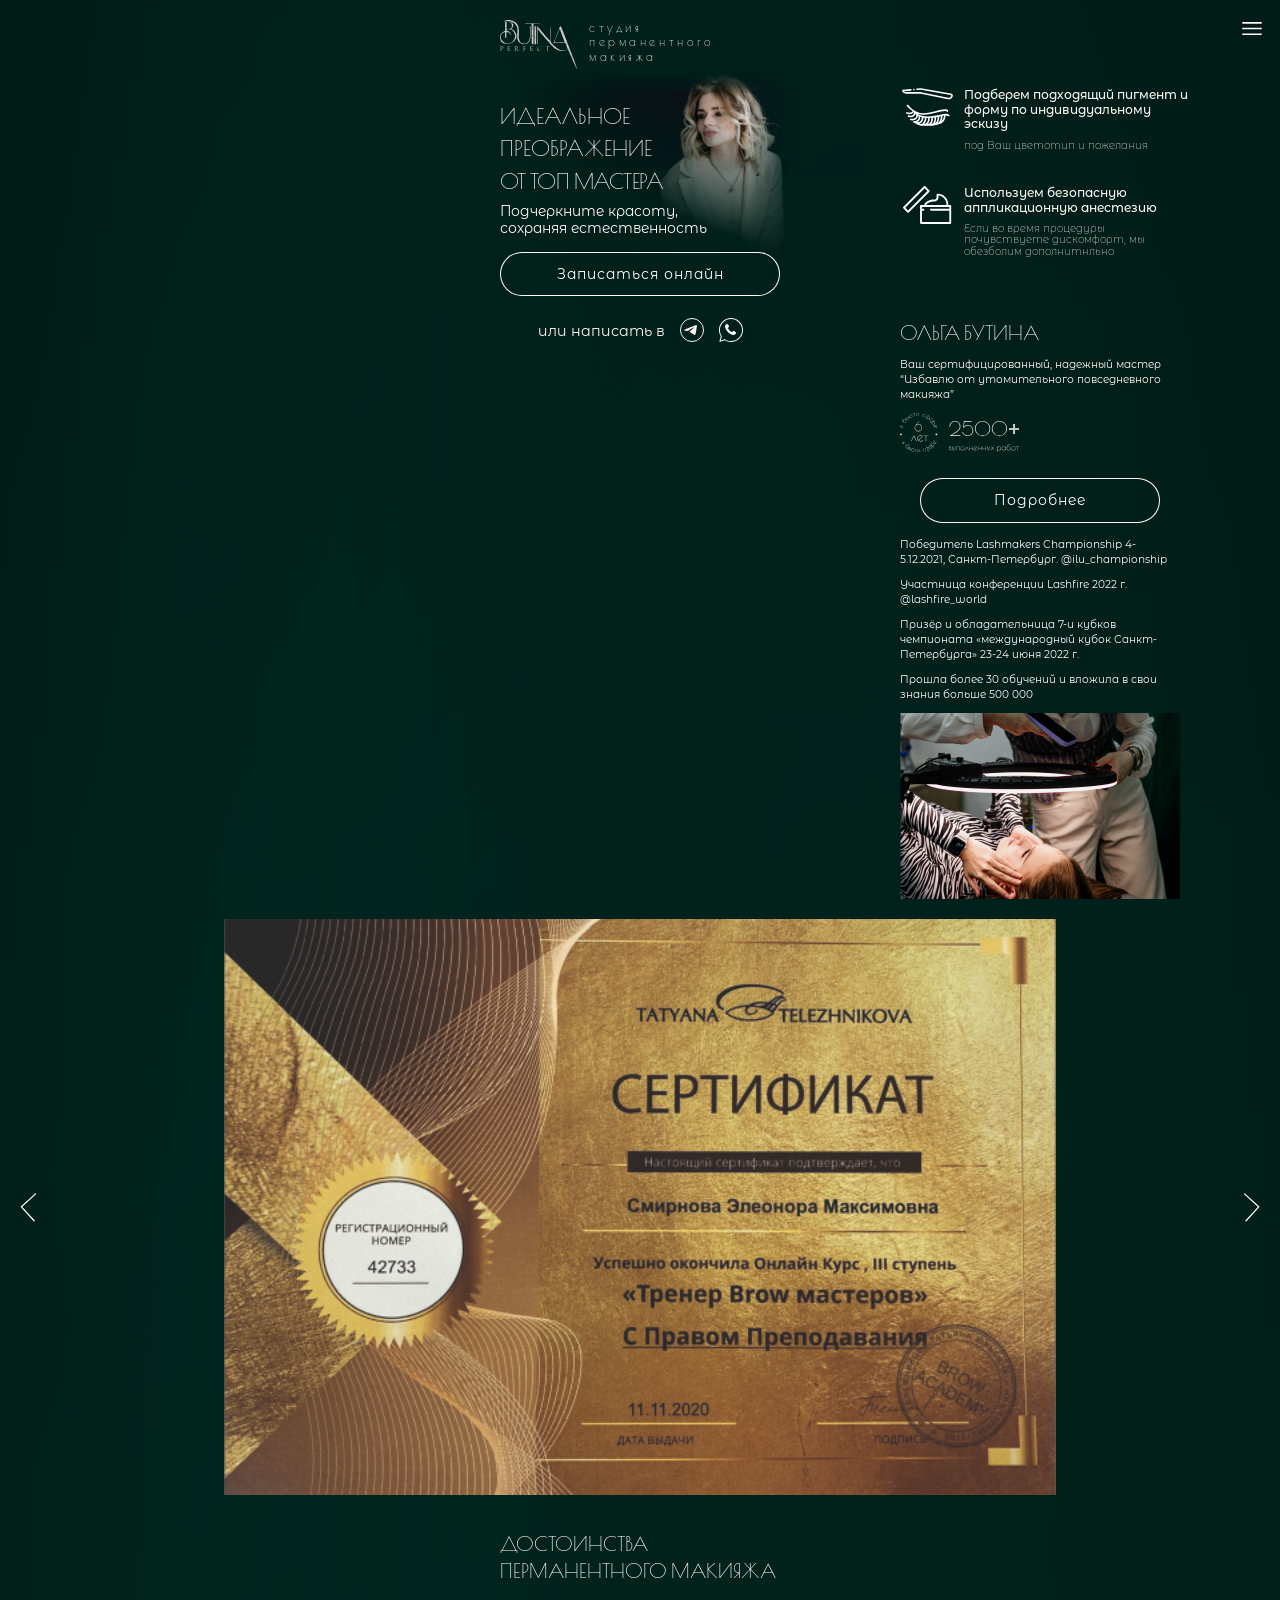
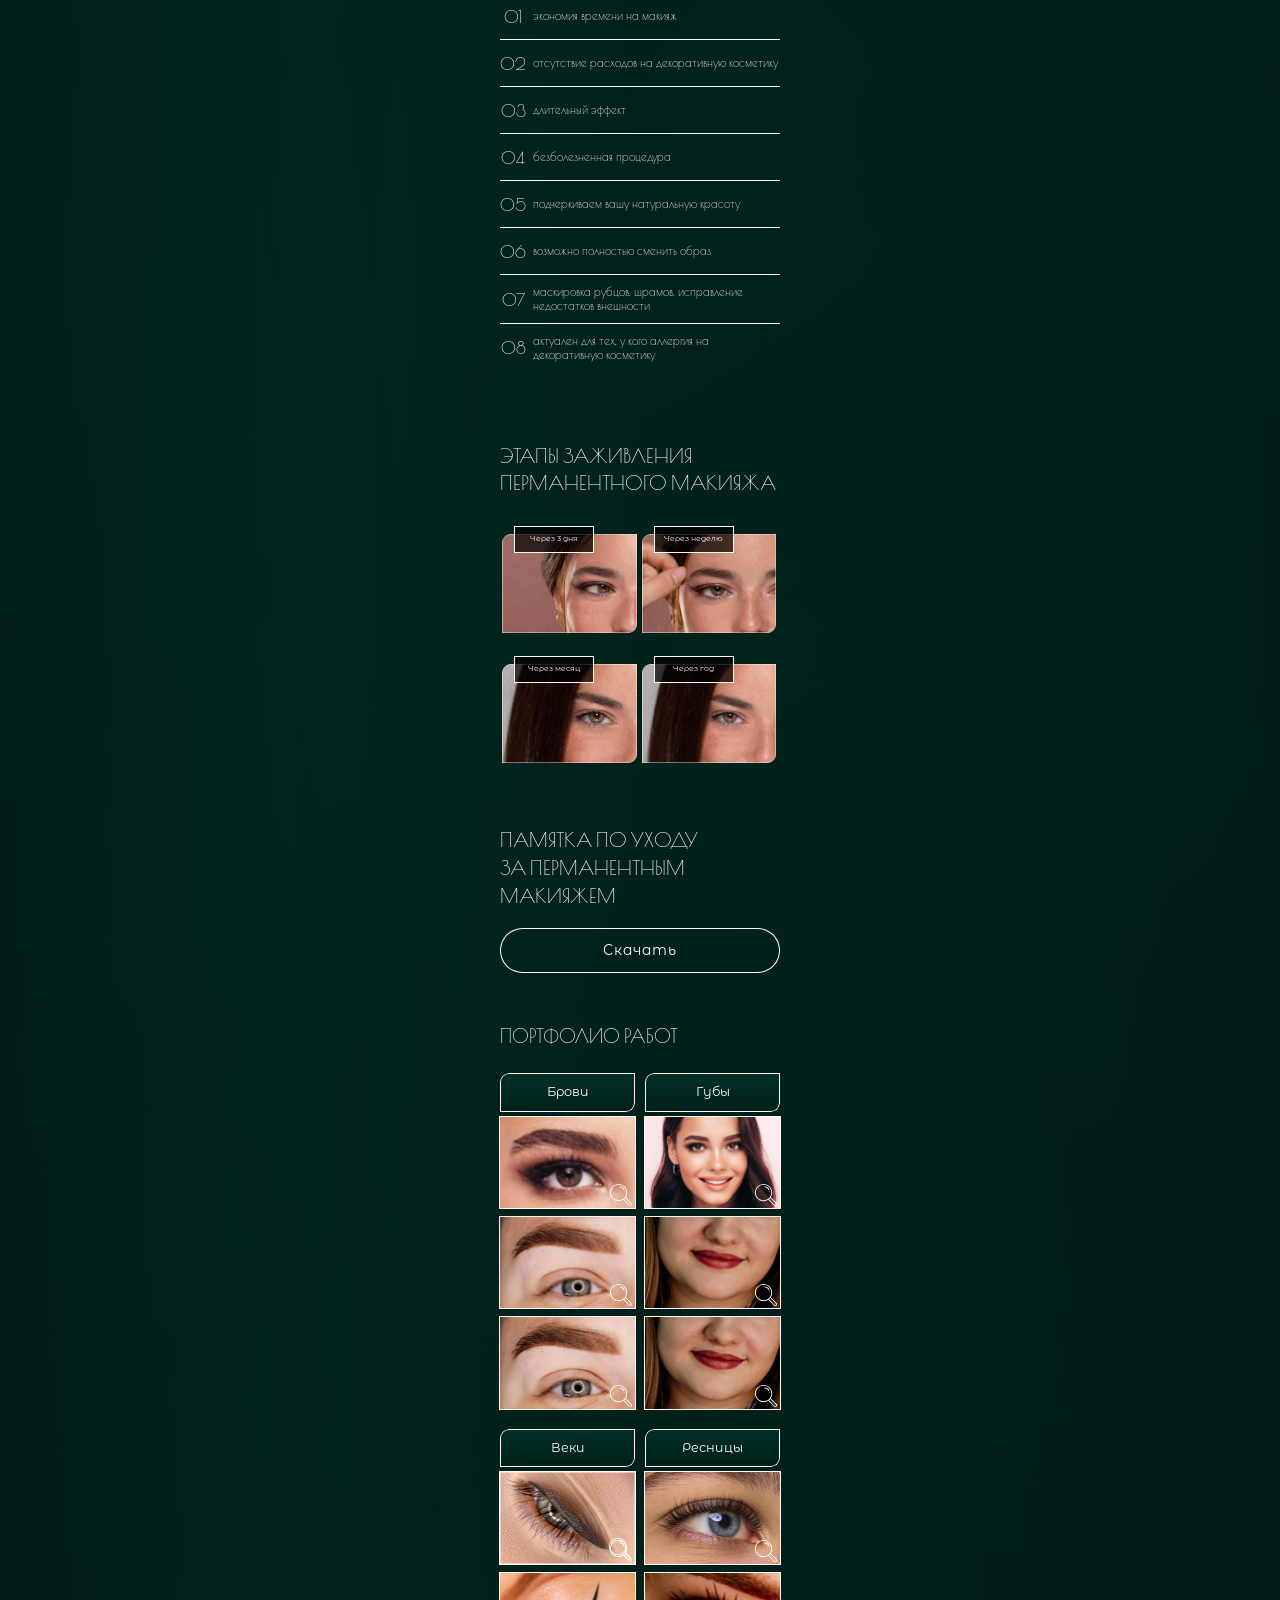
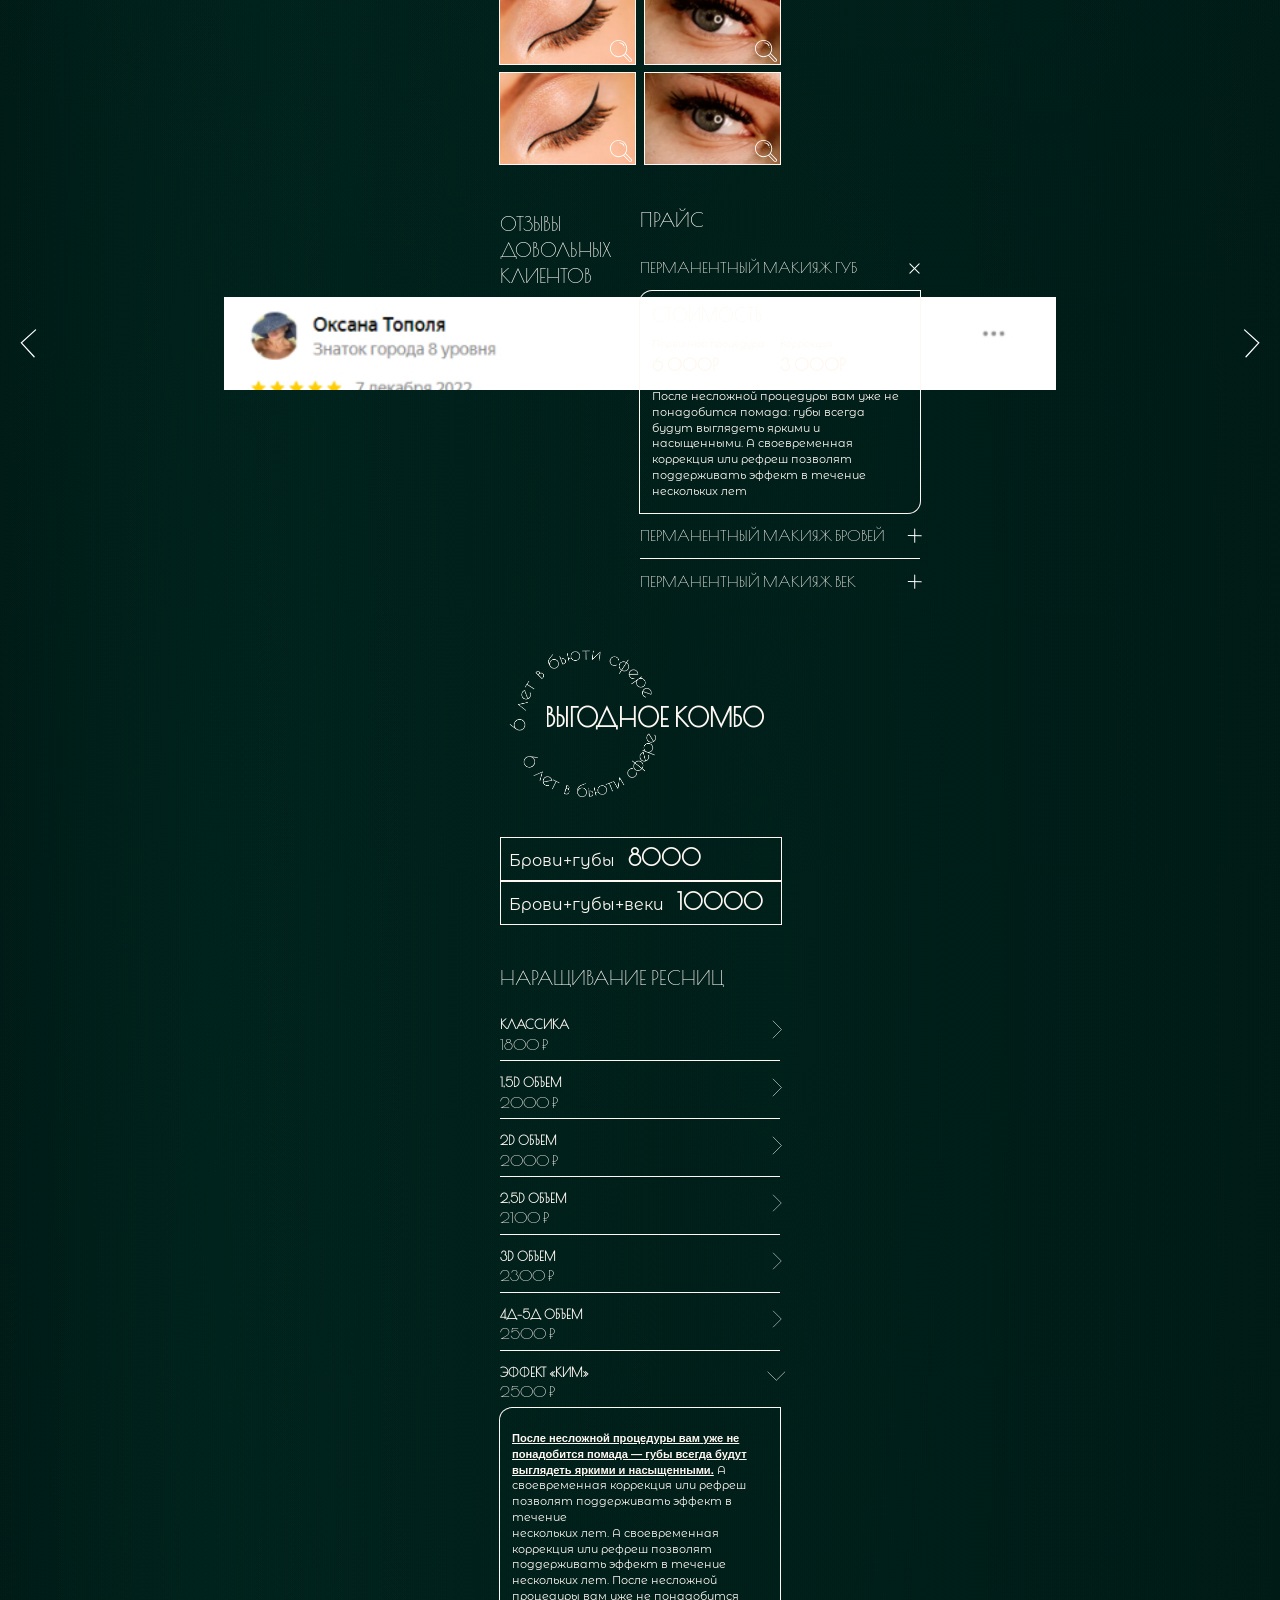
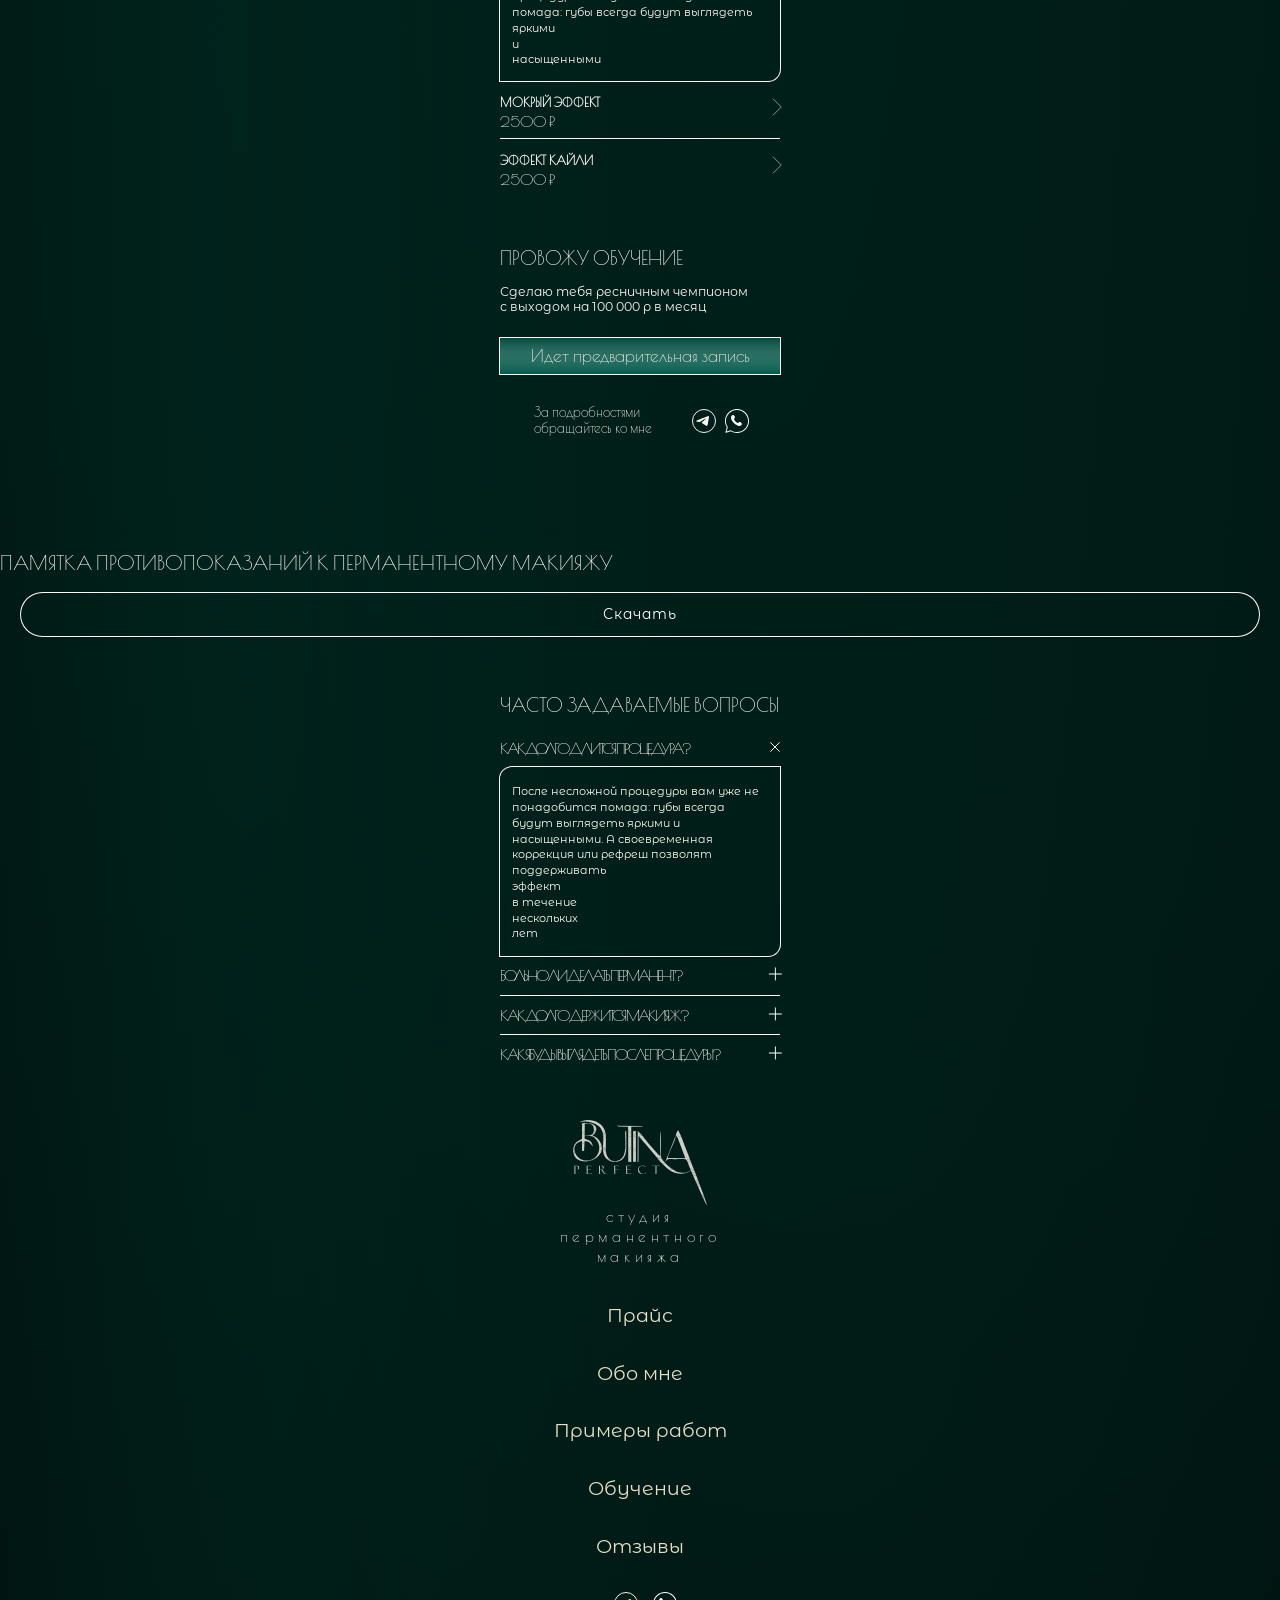
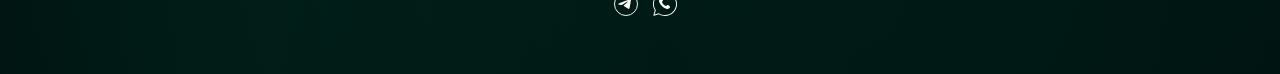
==== commit ca3593ea: "Update index.html" ====
--- a/index.html
+++ b/index.html
@@ -134,382 +134,17 @@
 
 			<div class="block2-div">
 				<span class="block2-div_icon"><img src="public/images/group.svg" /></span>
-				<span class="block2-div_title">Подберем подходящий<br/> пигмент и форму<br/> по индивидуальному эскизу</span>
+				<span class="block2-div_title">Подберем подходящий пигмент и форму по индивидуальному эскизу</span>
 				<span class="block2-div_text">под Ваш цветотип и пожелания</span>
 			</div>
 
 			<div class="block2-div">
 				<span class="block2-div_icon"><img src="public/images/Vector.svg" /></span>
-				<span class="block2-div_title">Используем безопасную<br/> аппликационную анестезию</span>
-				<span class="block2-div_text">Если во время процедуры<br/> почувствуете дискомфорт,<br/> мы обезболим дополнитнльно</span>
-			</div>
-
-		</section>
-
-
-
-
-
-
-		<section class="block3">
-
-			<div class="block3-title">Достоинства<br/> перманентного макияжа</div>
-
-			<div class="block3-item">
-				<span class="block3-item_num">01</span>
-				<span class="block3-item_text">Экономия времени на макияж</span>
-			</div>
-
-			<div class="block3-item">
-				<span class="block3-item_num">02</span>
-				<span class="block3-item_text">Отсутствие расходов на декоративную косметику</span>
-			</div>
-
-			<div class="block3-item">
-				<span class="block3-item_num">03</span>
-				<span class="block3-item_text">Длительный эффект</span>
-			</div>
-			
-			<div class="block3-item">
-				<span class="block3-item_num">04</span>
-				<span class="block3-item_text">Безболезненная процедура</span>
-			</div>
-
-			<div class="block3-item">
-				<span class="block3-item_num">05</span>
-				<span class="block3-item_text">Подчеркиваем Вашу натуральную красоту</span>
-			</div>
-
-			<div class="block3-item">
-				<span class="block3-item_num">06</span>
-				<span class="block3-item_text">Возможно полностью сменить образ</span>
-			</div>
-
-			<div class="block3-item">
-				<span class="block3-item_num">07</span>
-				<span class="block3-item_text">Маскировка рубцов, шрамов, исправление недостатков внешности</span>
-			</div>
-
-			<div class="block3-item">
-				<span class="block3-item_num">08</span>
-				<span class="block3-item_text">Актуален для тех, у кого аллергия на декоративную косметику</span>
-			</div>
-
-		</section>
-
-
-
-
-
-
-		<section class="block4">
-
-			<div class="block4-title">Услуги</div>
-
-			<div class="block4-item open open2">
-				<div class="block4-item_title">Перманентный макияж губ</div>
-
-				<div class="block4-item_body">
-
-					<div class="block4-item_body_title">Стоимость</div>
-
-					<div class="block4-item_body_cennik">
-						<span class="block4-item_body_descript">Первичная процедура</span>
-						<span class="block4-item_body_price">6 000р</span>
-					</div>
-
-					<div class="block4-item_body_cennik">
-						<span class="block4-item_body_descript">Коррекция</span>
-						<span class="block4-item_body_price">3 000р</span>
-					</div>
-
-					<div class="block4-item_body_text">
-						После несложной процедуры вам уже не понадобится помада: губы всегда будут выглядеть яркими и насыщенными. А своевременная коррекция или рефреш позволят поддерживать эффект в течение<br/> нескольких лет
-					</div>
-
-
-				</div>
-
-			</div>
-
-
-			<div class="block4-item">
-				<div class="block4-item_title">Перманентный макияж бровей</div>
-
-				<div class="block4-item_body">
-
-					<div class="block4-item_body_title">Стоимость</div>
-
-					<div class="block4-item_body_cennik">
-						<span class="block4-item_body_descript">Первичная процедура</span>
-						<span class="block4-item_body_price">6 000р</span>
-					</div>
-
-					<div class="block4-item_body_cennik">
-						<span class="block4-item_body_descript">Коррекция</span>
-						<span class="block4-item_body_price">3 000р</span>
-					</div>
-
-					<div class="block4-item_body_text">
-						После несложной процедуры вам уже не понадобится помада: губы всегда будут выглядеть яркими и насыщенными. А своевременная коррекция или рефреш позволят поддерживать эффект в течение<br/> нескольких лет
-					</div>
-
-
-				</div>
-
-			</div>
-
-
-			<div class="block4-item">
-				<div class="block4-item_title">Перманентный макияж век</div>
-
-				<div class="block4-item_body">
-
-					<div class="block4-item_body_title">Стоимость</div>
-
-					<div class="block4-item_body_cennik">
-						<span class="block4-item_body_descript">Первичная процедура</span>
-						<span class="block4-item_body_price">6 000р</span>
-					</div>
-
-					<div class="block4-item_body_cennik">
-						<span class="block4-item_body_descript">Коррекция</span>
-						<span class="block4-item_body_price">3 000р</span>
-					</div>
-
-					<div class="block4-item_body_text">
-						После несложной процедуры вам уже не понадобится помада: губы всегда будут выглядеть яркими и насыщенными. А своевременная коррекция или рефреш позволят поддерживать эффект в течение<br/> нескольких лет
-					</div>
-
-
-				</div>
-
-			</div>
-
-
-
-		</section>
-
-
-
-
-
-
-		<section class="block5">
-
-
-			<div class="block5-body">
-
-				<div class="block5-background"></div>
-				<div class="block5-headertext">Выгодное комбо</div>
-
-				<div class="block5-item"><b>Брови+губы</b> 8000</div>
-				<div class="block5-item"><b>Брови+губы+веки</b> 10000</div>
-
-				<div class="block5-headertext2">
-					Памятка противопоказаний к перманентному макияжу
-				</div>
-
-
-				<div class="block1-button">
-					<a class="block1-button_a" href="/">Скачать</a>
-				</div>
-
-
-
-			</div>
-
-		</section>
-
-
-
-
-
-		<section class="block4 block6">
-
-			<div class="block4-title">Наращивание ресниц</div>
-
-
-			<div class="block4-item">
-				<div class="block4-item_title">Классика</div>
-				<div class="block6-item_title">1800 ₽</div>
-
-				<div class="block4-item_body">
-
-					<div class="block4-item_body_text">
-						<b>После несложной процедуры</b> вам уже не понадобится помада: губы всегда будут выглядеть яркими и насыщенными. А своевременная коррекция или рефреш позволят поддерживать эффект в течение<br/> нескольких лет
-					</div>
-
-
-				</div>
-
-			</div>
-
-
-			<div class="block4-item">
-				<div class="block4-item_title">1,5D Объем</div>
-				<div class="block6-item_title">2000 ₽</div>
-
-				<div class="block4-item_body">
-
-					<div class="block4-item_body_text">
-						После несложной процедуры вам уже не понадобится помада: губы всегда будут выглядеть яркими и насыщенными. А своевременная коррекция или рефреш позволят поддерживать эффект в течение<br/> нескольких лет
-					</div>
-
-
-				</div>
-
-			</div>
-
-
-			<div class="block4-item">
-				<div class="block4-item_title">2D Объем</div>
-				<div class="block6-item_title">2000 ₽</div>
-
-				<div class="block4-item_body">
-
-					<div class="block4-item_body_text">
-						После несложной процедуры вам уже не понадобится помада: губы всегда будут выглядеть яркими и насыщенными. А своевременная коррекция или рефреш позволят поддерживать эффект в течение<br/> нескольких лет
-					</div>
-
-
-				</div>
-
-			</div>
-
-
-			<div class="block4-item">
-				<div class="block4-item_title">2,5D Объем</div>
-				<div class="block6-item_title">2100 ₽</div>
-
-				<div class="block4-item_body">
-
-					<div class="block4-item_body_text">
-						После несложной процедуры вам уже не понадобится помада: губы всегда будут выглядеть яркими и насыщенными. А своевременная коррекция или рефреш позволят поддерживать эффект в течение<br/> нескольких лет
-					</div>
-
-
-				</div>
-
-			</div>
-
-			<div class="block4-item">
-				<div class="block4-item_title">3D Объем</div>
-				<div class="block6-item_title">2300 ₽</div>
-
-				<div class="block4-item_body">
-
-					<div class="block4-item_body_text">
-						После несложной процедуры вам уже не понадобится помада: губы всегда будут выглядеть яркими и насыщенными. А своевременная коррекция или рефреш позволят поддерживать эффект в течение<br/> нескольких лет
-					</div>
-
-
-				</div>
-
-			</div>
-
-
-			<div class="block4-item">
-				<div class="block4-item_title">4Д-5Д Объем</div>
-				<div class="block6-item_title">2500 ₽</div>
-
-				<div class="block4-item_body">
-
-					<div class="block4-item_body_text">
-						После несложной процедуры вам уже не понадобится помада: губы всегда будут выглядеть яркими и насыщенными. А своевременная коррекция или рефреш позволят поддерживать эффект в течение<br/> нескольких лет
-					</div>
-
-
-				</div>
-
-			</div>
-
-
-			<div class="block4-item open open2">
-				<div class="block4-item_title">Эффект &laquo;Ким&raquo;</div>
-				<div class="block6-item_title">2500 ₽</div>
-
-				<div class="block4-item_body">
-
-					<div class="block4-item_body_text">
-						<b>После несложной процедуры вам уже не понадобится помада &mdash; губы всегда будут выглядеть яркими и насыщенными.</b> А своевременная коррекция или рефреш позволят поддерживать эффект в течение<br/> нескольких лет.  А своевременная коррекция или рефреш позволят поддерживать эффект в течение<br/> нескольких лет. После несложной процедуры вам уже не понадобится помада: губы всегда будут выглядеть яркими<br/> и<br/> насыщенными
-					</div>
-
-				</div>
-
-			</div>
-
-			<div class="block4-item">
-				<div class="block4-item_title">Мокрый эффект</div>
-				<div class="block6-item_title">2500 ₽</div>
-
-				<div class="block4-item_body">
-
-					<div class="block4-item_body_text">
-						После несложной процедуры вам уже не понадобится помада: губы всегда будут выглядеть яркими и насыщенными. А своевременная коррекция или рефреш позволят поддерживать эффект в течение<br/> нескольких лет
-					</div>
-
-
-				</div>
-
-			</div>
-
-			<div class="block4-item">
-				<div class="block4-item_title">Эффект Кайли</div>
-				<div class="block6-item_title">2500 ₽</div>
-
-				<div class="block4-item_body">
-
-					<div class="block4-item_body_text">
-						После несложной процедуры вам уже не понадобится помада: губы всегда будут выглядеть яркими и насыщенными. А своевременная коррекция или рефреш позволят поддерживать эффект в течение<br/> нескольких лет
-					</div>
-
-
-				</div>
-
-			</div>
-
-
-		</section>
-
-
-
-
-
-		<section class="block7">
-
-			<div class="block7-title">Этапы заживления перманентного макияжа</div>
-
-			<div class="block7-item"><small>Через 3 дня</small><img src="public/images/pigment.png" /></div>
-			<div class="block7-item"><small>Через неделю</small><img src="public/images/pigment2.png" /></div>
-			<div class="block7-item"><small>Через месяц</small><img src="public/images/pigment3.png" /></div>
-			<div class="block7-item"><small>Через год</small><img src="public/images/pigment4.png" /></div>
-
-		</section>
-
-
-
-
-
-
-		<section class="block8 block5">
-
-
-			<div class="block5-body">
-
-				<div class="block5-headertext2">
-					Памятка по уходу<br/> за перманентным<br/> макияжем
-				</div>
-
-
-				<div class="block1-button">
-					<a class="block1-button_a" href="/">Скачать</a>
-				</div>
-
-			</div>
-
-		</section>
-
+				<span class="block2-div_title">Используем безопасную аппликационную анестезию</span>
+				<span class="block2-div_text">Если во время процедуры почувствуете дискомфорт, мы обезболим дополнитнльно</span>
+			</div>
+
+		</section>
 
 
 
@@ -531,7 +166,14 @@
 				<img src="public/images/6ktn.svg" />
 			</div>
 
-			<div class="block9-text">
+
+
+			<div class="block1-button about-button">
+				<a class="block1-button_a" href="/">Подробнее</a>
+			</div>
+
+
+			<div class="block9-text about-text">
 				<p>
 				Победитель Lashmakers Championship 
 				4-5.12.2021, Санкт-Петербург.
@@ -591,6 +233,97 @@
 
 
 
+		<section class="block3">
+
+			<div class="block3-title">Достоинства<br/> перманентного макияжа</div>
+
+			<div class="block3-item">
+				<span class="block3-item_num">01</span>
+				<span class="block3-item_text">Экономия времени на макияж</span>
+			</div>
+
+			<div class="block3-item">
+				<span class="block3-item_num">02</span>
+				<span class="block3-item_text">Отсутствие расходов на декоративную косметику</span>
+			</div>
+
+			<div class="block3-item">
+				<span class="block3-item_num">03</span>
+				<span class="block3-item_text">Длительный эффект</span>
+			</div>
+			
+			<div class="block3-item">
+				<span class="block3-item_num">04</span>
+				<span class="block3-item_text">Безболезненная процедура</span>
+			</div>
+
+			<div class="block3-item">
+				<span class="block3-item_num">05</span>
+				<span class="block3-item_text">Подчеркиваем Вашу натуральную красоту</span>
+			</div>
+
+			<div class="block3-item">
+				<span class="block3-item_num">06</span>
+				<span class="block3-item_text">Возможно полностью сменить образ</span>
+			</div>
+
+			<div class="block3-item">
+				<span class="block3-item_num">07</span>
+				<span class="block3-item_text">Маскировка рубцов, шрамов, исправление недостатков внешности</span>
+			</div>
+
+			<div class="block3-item">
+				<span class="block3-item_num">08</span>
+				<span class="block3-item_text">Актуален для тех, у кого аллергия на декоративную косметику</span>
+			</div>
+
+		</section>
+
+
+
+
+
+		<!-- Этапы заживления -->
+		<section class="block7">
+
+			<div class="block7-title">Этапы заживления перманентного макияжа</div>
+
+			<div class="block7-item"><small>Через 3 дня</small><img src="public/images/pigment.png" /></div>
+			<div class="block7-item"><small>Через неделю</small><img src="public/images/pigment2.png" /></div>
+			<div class="block7-item"><small>Через месяц</small><img src="public/images/pigment3.png" /></div>
+			<div class="block7-item"><small>Через год</small><img src="public/images/pigment4.png" /></div>
+
+		</section>
+
+
+
+
+
+		<!-- Памятка -->
+
+		<section class="block8 block5">
+
+
+			<div class="block5-body">
+
+				<div class="block5-headertext2">
+					Памятка по уходу<br/> за перманентным<br/> макияжем
+				</div>
+
+
+				<div class="block1-button">
+					<a class="block1-button_a" href="/">Скачать</a>
+				</div>
+
+			</div>
+
+		</section>
+
+
+
+
+
+		<!-- Портфолио -->
 		<section  class="block11">
 			
 			<div class="block11-title">Портфолио работ</div>
@@ -642,6 +375,314 @@
 
 
 
+		<!-- Отзывы -->
+		<section  class="block13">
+			
+			<div class="block13-title">Отзывы довольных клиентов</div>
+
+			<div class="block13-body">
+
+				<a class="block13-body_slide" href="public/images/otziv1.jpg" data-fancybox="gallery2" >
+					<img src="public/images/otziv1.jpg" />
+				</a>
+
+				<a class="block13-body_slide" href="public/images/otziv1.jpg" data-fancybox="gallery2" >
+					<img src="public/images/otziv1.jpg" />
+				</a>
+
+
+			</div>
+
+		</section>
+
+
+
+
+
+
+
+
+
+
+
+
+
+
+		<!-- Прайс -->
+		<section class="block4">
+
+			<div class="block4-title">Прайс</div>
+
+			<div class="block4-item open open2">
+				<div class="block4-item_title">Перманентный макияж губ</div>
+
+				<div class="block4-item_body">
+
+					<div class="block4-item_body_title">Стоимость</div>
+
+					<div class="block4-item_body_cennik">
+						<span class="block4-item_body_descript">Первичная процедура</span>
+						<span class="block4-item_body_price">6 000р</span>
+					</div>
+
+					<div class="block4-item_body_cennik">
+						<span class="block4-item_body_descript">Коррекция</span>
+						<span class="block4-item_body_price">3 000р</span>
+					</div>
+
+					<div class="block4-item_body_text">
+						После несложной процедуры вам уже не понадобится помада: губы всегда будут выглядеть яркими и насыщенными. А своевременная коррекция или рефреш позволят поддерживать эффект в течение<br/> нескольких лет
+					</div>
+
+
+				</div>
+
+			</div>
+
+
+			<div class="block4-item">
+				<div class="block4-item_title">Перманентный макияж бровей</div>
+
+				<div class="block4-item_body">
+
+					<div class="block4-item_body_title">Стоимость</div>
+
+					<div class="block4-item_body_cennik">
+						<span class="block4-item_body_descript">Первичная процедура</span>
+						<span class="block4-item_body_price">6 000р</span>
+					</div>
+
+					<div class="block4-item_body_cennik">
+						<span class="block4-item_body_descript">Коррекция</span>
+						<span class="block4-item_body_price">3 000р</span>
+					</div>
+
+					<div class="block4-item_body_text">
+						После несложной процедуры вам уже не понадобится помада: губы всегда будут выглядеть яркими и насыщенными. А своевременная коррекция или рефреш позволят поддерживать эффект в течение<br/> нескольких лет
+					</div>
+
+
+				</div>
+
+			</div>
+
+
+			<div class="block4-item">
+				<div class="block4-item_title">Перманентный макияж век</div>
+
+				<div class="block4-item_body">
+
+					<div class="block4-item_body_title">Стоимость</div>
+
+					<div class="block4-item_body_cennik">
+						<span class="block4-item_body_descript">Первичная процедура</span>
+						<span class="block4-item_body_price">6 000р</span>
+					</div>
+
+					<div class="block4-item_body_cennik">
+						<span class="block4-item_body_descript">Коррекция</span>
+						<span class="block4-item_body_price">3 000р</span>
+					</div>
+
+					<div class="block4-item_body_text">
+						После несложной процедуры вам уже не понадобится помада: губы всегда будут выглядеть яркими и насыщенными. А своевременная коррекция или рефреш позволят поддерживать эффект в течение<br/> нескольких лет
+					</div>
+
+
+				</div>
+
+			</div>
+
+
+
+		</section>
+
+
+
+
+
+		<!-- Выгодное комбо -->
+		<section class="block5">
+
+
+			<div class="block5-body">
+
+				<div class="block5-background"></div>
+				<div class="block5-headertext">Выгодное комбо</div>
+
+				<div class="block5-item"><b>Брови+губы</b> 8000</div>
+				<div class="block5-item"><b>Брови+губы+веки</b> 10000</div>
+
+
+			</div>
+
+		</section>
+
+
+
+
+
+
+
+		<!--  -->
+		<section class="block4 block6">
+
+			<div class="block4-title">Наращивание ресниц</div>
+
+
+			<div class="block4-item">
+				<div class="block4-item_title">Классика</div>
+				<div class="block6-item_title">1800 ₽</div>
+
+				<div class="block4-item_body">
+
+					<div class="block4-item_body_text">
+						<b>После несложной процедуры</b> вам уже не понадобится помада: губы всегда будут выглядеть яркими и насыщенными. А своевременная коррекция или рефреш позволят поддерживать эффект в течение<br/> нескольких лет
+					</div>
+
+
+				</div>
+
+			</div>
+
+
+			<div class="block4-item">
+				<div class="block4-item_title">1,5D Объем</div>
+				<div class="block6-item_title">2000 ₽</div>
+
+				<div class="block4-item_body">
+
+					<div class="block4-item_body_text">
+						После несложной процедуры вам уже не понадобится помада: губы всегда будут выглядеть яркими и насыщенными. А своевременная коррекция или рефреш позволят поддерживать эффект в течение<br/> нескольких лет
+					</div>
+
+
+				</div>
+
+			</div>
+
+
+			<div class="block4-item">
+				<div class="block4-item_title">2D Объем</div>
+				<div class="block6-item_title">2000 ₽</div>
+
+				<div class="block4-item_body">
+
+					<div class="block4-item_body_text">
+						После несложной процедуры вам уже не понадобится помада: губы всегда будут выглядеть яркими и насыщенными. А своевременная коррекция или рефреш позволят поддерживать эффект в течение<br/> нескольких лет
+					</div>
+
+
+				</div>
+
+			</div>
+
+
+			<div class="block4-item">
+				<div class="block4-item_title">2,5D Объем</div>
+				<div class="block6-item_title">2100 ₽</div>
+
+				<div class="block4-item_body">
+
+					<div class="block4-item_body_text">
+						После несложной процедуры вам уже не понадобится помада: губы всегда будут выглядеть яркими и насыщенными. А своевременная коррекция или рефреш позволят поддерживать эффект в течение<br/> нескольких лет
+					</div>
+
+
+				</div>
+
+			</div>
+
+			<div class="block4-item">
+				<div class="block4-item_title">3D Объем</div>
+				<div class="block6-item_title">2300 ₽</div>
+
+				<div class="block4-item_body">
+
+					<div class="block4-item_body_text">
+						После несложной процедуры вам уже не понадобится помада: губы всегда будут выглядеть яркими и насыщенными. А своевременная коррекция или рефреш позволят поддерживать эффект в течение<br/> нескольких лет
+					</div>
+
+
+				</div>
+
+			</div>
+
+
+			<div class="block4-item">
+				<div class="block4-item_title">4Д-5Д Объем</div>
+				<div class="block6-item_title">2500 ₽</div>
+
+				<div class="block4-item_body">
+
+					<div class="block4-item_body_text">
+						После несложной процедуры вам уже не понадобится помада: губы всегда будут выглядеть яркими и насыщенными. А своевременная коррекция или рефреш позволят поддерживать эффект в течение<br/> нескольких лет
+					</div>
+
+
+				</div>
+
+			</div>
+
+
+			<div class="block4-item open open2">
+				<div class="block4-item_title">Эффект &laquo;Ким&raquo;</div>
+				<div class="block6-item_title">2500 ₽</div>
+
+				<div class="block4-item_body">
+
+					<div class="block4-item_body_text">
+						<b>После несложной процедуры вам уже не понадобится помада &mdash; губы всегда будут выглядеть яркими и насыщенными.</b> А своевременная коррекция или рефреш позволят поддерживать эффект в течение<br/> нескольких лет.  А своевременная коррекция или рефреш позволят поддерживать эффект в течение<br/> нескольких лет. После несложной процедуры вам уже не понадобится помада: губы всегда будут выглядеть яркими<br/> и<br/> насыщенными
+					</div>
+
+				</div>
+
+			</div>
+
+			<div class="block4-item">
+				<div class="block4-item_title">Мокрый эффект</div>
+				<div class="block6-item_title">2500 ₽</div>
+
+				<div class="block4-item_body">
+
+					<div class="block4-item_body_text">
+						После несложной процедуры вам уже не понадобится помада: губы всегда будут выглядеть яркими и насыщенными. А своевременная коррекция или рефреш позволят поддерживать эффект в течение<br/> нескольких лет
+					</div>
+
+
+				</div>
+
+			</div>
+
+			<div class="block4-item">
+				<div class="block4-item_title">Эффект Кайли</div>
+				<div class="block6-item_title">2500 ₽</div>
+
+				<div class="block4-item_body">
+
+					<div class="block4-item_body_text">
+						После несложной процедуры вам уже не понадобится помада: губы всегда будут выглядеть яркими и насыщенными. А своевременная коррекция или рефреш позволят поддерживать эффект в течение<br/> нескольких лет
+					</div>
+
+
+				</div>
+
+			</div>
+
+
+		</section>
+
+
+
+
+
+
+
+
+
+
+
+
 
 
 
@@ -672,27 +713,21 @@
 
 
 
-		<section  class="block13">
-			
-			<div class="block13-title">Отзывы довольных клиентов</div>
-
-			<div class="block13-body">
-
-				<a class="block13-body_slide" href="public/images/otziv1.jpg" data-fancybox="gallery2" >
-					<img src="public/images/otziv1.jpg" />
-				</a>
-
-				<a class="block13-body_slide" href="public/images/otziv1.jpg" data-fancybox="gallery2" >
-					<img src="public/images/otziv1.jpg" />
-				</a>
-
-
-			</div>
-
-		</section>
-
+
+		<section class="block16">
+
+			<div class="block5-headertext2">
+				Памятка противопоказаний к перманентному макияжу
+			</div>
+
+			<div class="block1-button">
+				<a class="block1-button_a" href="/">Скачать</a>
+			</div>
+
+		</section>
 
 		
+		<!-- Памятка противопоказаний -->
 		<section  class="block14">
 			
 			<div class="block14-title">Часто задаваемые вопросы</div>
@@ -764,6 +799,8 @@
 
 
 		</section>
+
+
 
 
 
--- a/public/styles/page1.css
+++ b/public/styles/page1.css
@@ -11,24 +11,14 @@
 body {
     padding:0;
     font-size:1.2em;
-
-    background: radial-gradient(35.63% 127.35% at 16.72% 75.27%, rgba(1, 89, 73, 0.32) 0%, rgba(1, 89, 73, 0.00) 100%), radial-gradient(84.29% 101.93% at 59.69% 64.42%, rgba(1, 89, 73, 0.31) 0%, rgba(1, 89, 73, 0.00) 100%), radial-gradient(167.14% 85.39% at 63.44% 50.77%, rgba(1, 89, 74, 0.47) 46.39%, rgba(1, 89, 74, 0.20) 100%), radial-gradient(70.63% 104.58% at 60.94% 38.88%, rgba(1, 89, 74, 0.27) 53.04%, rgba(1, 89, 74, 0.09) 98.99%), radial-gradient(149.59% 95.63% at 63.91% 26.68%, rgba(1, 89, 74, 0.12) 68.94%, rgba(1, 89, 74, 0.00) 100%), radial-gradient(147.26% 43.11% at 63.75% 12.15%, rgba(1, 89, 74, 0.30) 56.97%, rgba(1, 89, 74, 0.00) 100%), radial-gradient(161.51% 47.71% at 16.56% 1.62%, rgba(1, 89, 73, 0.40) 19.33%, rgba(0, 0, 0, 0.09) 94.4%), #000;
-
-
-
     background: radial-gradient(35.63% 127.35% at 16.72% 75.27%, rgba(1, 89, 73, 0.15) 0%, rgba(1, 89, 73, 0.00) 100%), radial-gradient(84.29% 101.93% at 59.69% 64.42%, rgba(1, 89, 73, 0.15) 0%, rgba(1, 89, 73, 0.00) 100%), radial-gradient(167.14% 85.39% at 63.44% 50.77%, rgba(1, 89, 74, 0.15) 46.39%, rgba(1, 89, 74, 0.06) 100%), radial-gradient(70.63% 104.58% at 60.94% 38.88%, rgba(1, 89, 74, 0.06) 53.04%, rgba(1, 89, 74, 0.02) 98.99%), radial-gradient(149.59% 95.63% at 63.91% 26.68%, rgba(1, 89, 74, 0.06) 68.94%, rgba(1, 89, 74, 0.00) 100%), radial-gradient(147.26% 43.11% at 63.75% 12.15%, rgba(1, 89, 74, 0.06) 56.97%, rgba(1, 89, 74, 0.00) 100%), radial-gradient(161.51% 47.71% at 16.56% 1.62%, rgba(1, 89, 73, 0.06) 19.33%, rgba(0, 0, 0, 0.01) 94.4%), #000;
-
-    width: 320px;
+    width: 100%;
     min-width: 320px;
-
-    min-height:3000px;
-
+    min-height: 100vh;
     margin: 0 auto;
-
     font-family: 'Montserrat Alternates', sans-serif;
-
     color: rgba(255, 248, 242, 1);
-}
+  }
 
 
 
@@ -83,6 +73,33 @@
 
 
 
+
+.topmenubutt {
+  position: absolute;
+  right: 0;
+  top: 0;
+}
+
+.topmenubutt-a {
+  display: table;
+  width: 56px;
+  line-height: 56px;
+  text-align: center;
+}
+
+.topmenubutt-close {
+  display: none;
+}
+
+.openedmenu .topmenubutt-a {
+  display: none;
+}
+
+.openedmenu .topmenubutt-close {
+  display: table;
+}
+
+
 /* Header Menu */
 .header-menu {
   display: none;
@@ -90,7 +107,9 @@
 
 .header-menu_ul {
   padding: 0;
-  margin: 0;
+  margin: 100px 0 0 0;
+  text-align: center;
+  line-height: 3.5em;
  }
 
 .header-menu_li {
@@ -113,19 +132,22 @@
 
 .block1 {
   float: left;
-  width: 100%;
+  width: 320px;
   overflow-x: hidden;
+  margin-left: calc(50vw - 160px);
 }
 
 
 .block1-background-body {
-  position:absolute;
+  position: absolute;
   z-index: -1;
-  width:100%;
-  max-width:100%;
+  width: 320px;
+  max-width: 100vw;
   height: 209px;
-  overflow:hidden;  
-}
+  overflow: hidden;
+  /* margin-left: calc(160px - 50vw); */
+}
+
 
 .block1-background {
   width: 299px;
@@ -133,9 +155,10 @@
   background-image: url(../images/foto-butinoi.png);
   background-repeat: no-repeat;
   background-size: contain;
-  margin: 0 -35px 0 35px;
-  position:absolute;
+  margin: 0 -15px 0 15px;
+  position: relative;
   z-index: -1;
+  float: right;
 }
 
 .block1-text1 {
@@ -324,6 +347,8 @@
   border-bottom: 1px rgba(255, 248, 242, 1) solid;
 }
 
+
+.open.block4-item,
 .open .block4-item,
 .block4-item:last-child {
   border-width:0;
@@ -349,10 +374,11 @@
   background-position: center;
   margin-right: -4px;
   transform: rotate(45deg);
+  transition: transform 0.2s;
 }
 
 .open .block4-item_title:before {
-  transform: rotate(0deg);
+    transform: rotate(0deg);
 }
 
 
@@ -361,11 +387,29 @@
   padding: 13px 12px;
   box-shadow: 0 0 0 1px rgba(255, 248, 242, 1);
   float:left;
+  height:1px;
+  overflow:hidden;
+  transition: all 0.2s;
+
+  -webkit-border-top-left-radius: 12px;
+  -webkit-border-bottom-right-radius: 12px;
+  -moz-border-radius-topleft: 12px;
+  -moz-border-radius-bottomright: 12px;
+  border-top-left-radius: 12px;
+  border-bottom-right-radius: 12px;
 
 }
 
 .open .block4-item_body {
   display: block;
+  height: auto;
+  transform: scale(0.1);
+  opacity: 0;
+}
+
+.open.open2 .block4-item_body {
+  transform: scale(1);
+  opacity: 1;
 }
 
 .block4-item_body_title {
@@ -419,7 +463,9 @@
   display:block;
 }
 
-
+.block4-item_body_text b {
+  text-decoration: underline;
+}
 
 
 
@@ -432,17 +478,36 @@
   display: table;
 }
 
+.block5-body {
+  position:relative;
+}
+
 .block5-background {
-  width: calc(100% - 40px);
-  height: 50vw;
-  margin-top: 12vw;
+  width: 150px;
+  min-height: 150px;
+  margin-top: 44px;
+  margin-left: 7px;
   position: absolute;
   z-index: -1;
   background-image: url(../images/0020_1.png);
   background-size: contain;
   background-repeat: no-repeat;
   background-position: left center;
-}
+  animation-name: spin;
+  animation-duration: 40000ms;
+  animation-iteration-count: infinite;
+  animation-timing-function: linear;
+}
+
+@keyframes spin { 
+  from { 
+      transform: rotate(0deg); 
+  } to { 
+      transform: rotate(360deg); 
+  }
+}
+
+
 
 .block5-headertext {
   font-family: 'Poiret One', sans-serif;
@@ -450,10 +515,10 @@
   font-size: 1.32em;
   float: right;
   width: 90%;
-  line-height: 69vw;
+  line-height: 226px;
   text-align: center;
   font-weight: bold;
-  margin-bottom: 10px;
+  margin-bottom: 6px;
 }
 
 
@@ -844,7 +909,7 @@
   font-size: 1em;
   text-transform: uppercase;
   line-height: 1.35em;
-  margin: 3px 0 12px 20px;
+  margin: 3px 0 12px calc(50vw - 140px);
 }
 
 .block13-body {
@@ -987,8 +1052,6 @@
 
 
 
-
-
 @media (min-width: 1290px) {
 
 
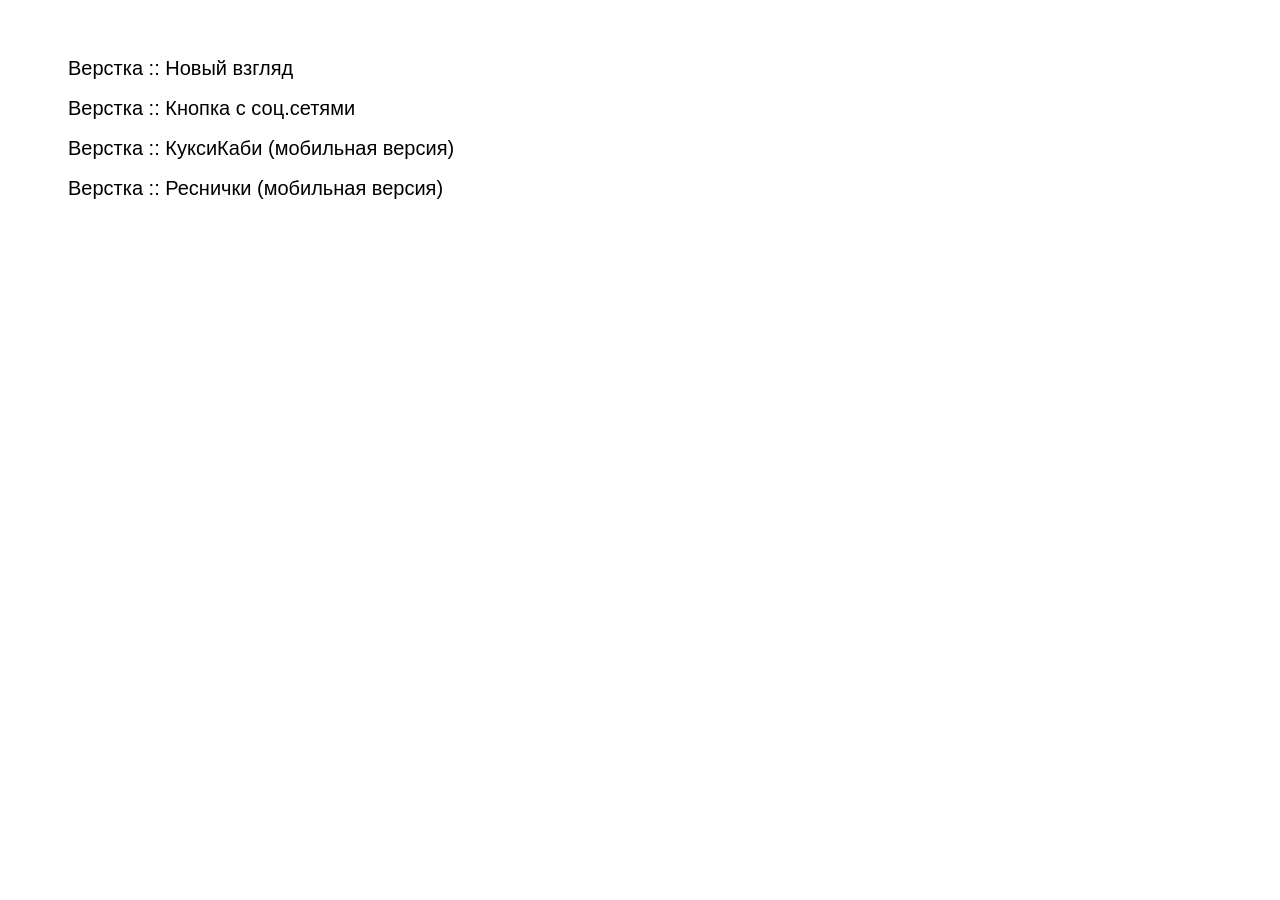
==== commit bb5ff2dc: "Организовал навигацию по проектам" ====
--- a/index.html
+++ b/index.html
@@ -1,848 +1,37 @@
 <!DOCTYPE html>
-<html lang="ru"  prefix="og: http://ogp.me/ns#" >
-<head>
+<html lang="ru">
 
-	<meta http-equiv="Content-Type" content="text/html;charset=UTF-8">
-	<!--[if IE]><meta http-equiv="X-UA-Compatible" content="IE=edge,chrome=1"><![endif]-->
+    <head>
+		<meta charset="utf-8" />
+		<meta http-equiv="X-UA-Compatible" content="IE=edge" />
+		<meta name="viewport" content="width=device-width, initial-scale=1" />
+		<meta name="robots" content="index, follow" />
+		<meta http-equiv="content-type" content="text/html; charset=utf-8" />
 
-	<title></title>
+        <title>Антон Ковалев</title>
+        <meta name="description" content="">
 
-	<meta name="description" content="" >
-	<meta name="keywords" content="" >
-	<meta name="robots" content="all" >
-	<meta name="copyright" content="" >
-	<meta name="viewport" content="width=device-width, initial-scale=1, shrink-to-fit=no" >
+        <link href="s.css" rel="stylesheet" type="text/css">
 
-	<link rel="canonical" href="/" >
-	<link rel="alternate" hreflang="ru" href="/" >
+        <style>
 
-	<meta name="application-name" content="" >
-	<meta name="msapplication-TileColor" content="#000000" >
-	<meta name="theme-color" content="#000000" >
-
-	<link rel="yandex-tableau-widget" href="/yandexmanifest.json" >
-
-	<meta name="format-detection" content="telephone=no" >
-	<meta name="format-detection" content="address=no" >
-
-	<meta property="og:type" content="website">
-	<meta property="og:site_name" content="">
-	<meta property="og:title" content="">
-	<meta property="og:description" content="" >
-	<meta property="og:url" content="/" >
-	<meta property="og:locale" content="ru_ru">
-	<meta property="og:image" content="icons/social-poster.jpg">
-	<meta property="og:image:width" content="968">
-	<meta property="og:image:height" content="504">
-	
+        </style>
 
 
-	<link href="public/styles/page1.css" rel="stylesheet" >
+    </head>
 
-	<link href="public/scripts/slick-1.8.1/slick/slisck.min.css">
-	<link rel="preload" href="public/scripts/slick-1.8.1/slick/slick.min.js" as="script" >
-	<link rel="stylesheet" type="text/css" href="public/scripts/slick-1.8.1/slick/slick-theme.css"/>
+    <body>
 
-	<script src="https://cdn.jsdelivr.net/npm/@fancyapps/ui@5.0/dist/fancybox/fancybox.umd.js"></script>
-	<link rel="stylesheet" href="https://cdn.jsdelivr.net/npm/@fancyapps/ui@5.0/dist/fancybox/fancybox.css" />
-
-
-	<link rel="preload" href="public/scripts/jquery-3.7.1.min.js" as="script" >
-	<link rel="preload" href="public/scripts/page1.js" as="script" >
-
-
-	<link rel="preconnect" href="https://fonts.googleapis.com">
-	<link rel="preconnect" href="https://fonts.gstatic.com" crossorigin>
-
-	<link href="https://fonts.googleapis.com/css2?family=Poiret+One&display=swap" rel="stylesheet">
-	<!-- 	font-family: 'Poiret One', sans-serif;  -->
-	<link href="https://fonts.googleapis.com/css2?family=Montserrat+Alternates:wght@100;200;300;400;500;600;800&display=swap" rel="stylesheet">
-	<!-- font-family: 'Montserrat Alternates', sans-serif; -->
-
-
-</head>
-
-
-
-<body>
-
-	<header>
-
-		<section class="header-body">
-
-		
-
-			<a class="header-logo_a" href="/">
-				<img class="header-logo-img" src="public/images/logo.svg" alt="" />
-			</a>
-
-			<span class="header-str">
-				<div class="header-text">Студия перманентного макияжа</div>
-			</span>
-
-
-
-			<span class="topmenubutt" id="topmenu-id">
-				<a href="#"  class="topmenubutt-a"><img src="public/images/topmenubutt.svg"></a>
-				<a href="#"  class="topmenubutt-a topmenubutt-close"><img src="public/images/topmenubutt-close.svg"></a>
-			</span>
-
-			<nav class="header-menu" id="topmenu-links-id">
-				<ul class="header-menu_ul">
-					<li class="header-menu_li"><a class="header-menu_a" href="/">Прайс</a></li>
-					<li class="header-menu_li"><a class="header-menu_a" href="/">Обо мне</a></li>
-					<li class="header-menu_li"><a class="header-menu_a" href="/">Примеры работ</a></li>
-					<li class="header-menu_li"><a class="header-menu_a" href="/">Обучение</a></li>
-					<li class="header-menu_li"><a class="header-menu_a" href="/">Отзывы</a></li>
-				</ul>
-			</nav>
-
-			
-		</section>
-
-	</header>
-
-
-	<main id="main-id">
-
-
-
-
-
-		<section class="block1">
-
-			<div class="block1-background-body"><div class="block1-background"></div></div>
-			<div class="block1-text1">Идеальное <br/>преображение <br/><span class="block1-text1_span">от топ мастера</span></div>
-			<div class="block1-text2">Подчеркните красоту, <br/>сохраняя естественность</div>
-
-			<div class="block1-button">
-				<a class="block1-button_a" href="/">Записаться онлайн</a>
-			</div>
-
-			<div class="block1-underbutton">
-				или написать в <img src="public/images/telega.svg" /> <img src="public/images/whatsapp.svg" />
-			</div>
-
-		</section>
+        <a href="vzlyad/index.html">Верстка :: Новый взгляд</a>
+        <a href="socialicons/index.html">Верстка :: Кнопка с соц.сетями</a>
+        <a href="kuksi/index.html">Верстка :: КуксиКаби (мобильная версия)</a>
+        <a href="resnichki/index.html">Верстка :: Реснички (мобильная версия)</a>
 
 
 
 
 
 
-		<section class="block2">
+    </body>
 
-			<div class="block2-div">
-				<span class="block2-div_icon"><img src="public/images/group.svg" /></span>
-				<span class="block2-div_title">Подберем подходящий пигмент и форму по индивидуальному эскизу</span>
-				<span class="block2-div_text">под Ваш цветотип и пожелания</span>
-			</div>
-
-			<div class="block2-div">
-				<span class="block2-div_icon"><img src="public/images/Vector.svg" /></span>
-				<span class="block2-div_title">Используем безопасную аппликационную анестезию</span>
-				<span class="block2-div_text">Если во время процедуры почувствуете дискомфорт, мы обезболим дополнитнльно</span>
-			</div>
-
-		</section>
-
-
-
-
-
-		
-		<section class="block9">
-
-			<div class="block9-title">Ольга Бутина</div>
-
-			<div class="block9-text">
-				<p>
-				Ваш сертифицированный, надежный мастер <br/>
-				“Избавлю от утомительного повседневного макияжа”
-				</p>
-			</div>
-
-			<div class="block9-image">
-				<img src="public/images/6ktn.svg" />
-			</div>
-
-
-
-			<div class="block1-button about-button">
-				<a class="block1-button_a" href="/">Подробнее</a>
-			</div>
-
-
-			<div class="block9-text about-text">
-				<p>
-				Победитель Lashmakers Championship 
-				4-5.12.2021, Санкт-Петербург.
-				@ilu_championship
-				</p>
-				<p>
-				Участница конференции 
-				Lashfire 2022 г.
-				@lashfire_world
-				</p>
-				
-				<p>
-				Призёр и обладательница 7-и кубков 
-				чемпионата «международный кубок 
-				Санкт-Петербурга» 23-24 июня 2022 г.
-				</p>
-
-				<p>
-				Прошла более 30 обучений 
-				и вложила в свои знания больше 500 000 
-				</p>
-
-				<img src="public/images/foto_vek.png" />
-
-
-			</div>
-
-
-
-
-
-		</section>
-
-
-
-
-
-		<section  class="block10">
-
-			<div class="block13-body">
-
-				<a class="block13-body_slide" href="public/images/cth1.jpg" data-fancybox="gallery1" >
-					<img src="public/images/cth1.jpg" />
-				</a>
-
-				<a class="block13-body_slide" href="public/images/cth1.jpg" data-fancybox="gallery1" >
-					<img src="public/images/cth1.jpg" />
-				</a>
-
-
-			</div>
-
-
-		</section>
-
-
-
-
-
-		<section class="block3">
-
-			<div class="block3-title">Достоинства<br/> перманентного макияжа</div>
-
-			<div class="block3-item">
-				<span class="block3-item_num">01</span>
-				<span class="block3-item_text">Экономия времени на макияж</span>
-			</div>
-
-			<div class="block3-item">
-				<span class="block3-item_num">02</span>
-				<span class="block3-item_text">Отсутствие расходов на декоративную косметику</span>
-			</div>
-
-			<div class="block3-item">
-				<span class="block3-item_num">03</span>
-				<span class="block3-item_text">Длительный эффект</span>
-			</div>
-			
-			<div class="block3-item">
-				<span class="block3-item_num">04</span>
-				<span class="block3-item_text">Безболезненная процедура</span>
-			</div>
-
-			<div class="block3-item">
-				<span class="block3-item_num">05</span>
-				<span class="block3-item_text">Подчеркиваем Вашу натуральную красоту</span>
-			</div>
-
-			<div class="block3-item">
-				<span class="block3-item_num">06</span>
-				<span class="block3-item_text">Возможно полностью сменить образ</span>
-			</div>
-
-			<div class="block3-item">
-				<span class="block3-item_num">07</span>
-				<span class="block3-item_text">Маскировка рубцов, шрамов, исправление недостатков внешности</span>
-			</div>
-
-			<div class="block3-item">
-				<span class="block3-item_num">08</span>
-				<span class="block3-item_text">Актуален для тех, у кого аллергия на декоративную косметику</span>
-			</div>
-
-		</section>
-
-
-
-
-
-		<!-- Этапы заживления -->
-		<section class="block7">
-
-			<div class="block7-title">Этапы заживления перманентного макияжа</div>
-
-			<div class="block7-item"><small>Через 3 дня</small><img src="public/images/pigment.png" /></div>
-			<div class="block7-item"><small>Через неделю</small><img src="public/images/pigment2.png" /></div>
-			<div class="block7-item"><small>Через месяц</small><img src="public/images/pigment3.png" /></div>
-			<div class="block7-item"><small>Через год</small><img src="public/images/pigment4.png" /></div>
-
-		</section>
-
-
-
-
-
-		<!-- Памятка -->
-
-		<section class="block8 block5">
-
-
-			<div class="block5-body">
-
-				<div class="block5-headertext2">
-					Памятка по уходу<br/> за перманентным<br/> макияжем
-				</div>
-
-
-				<div class="block1-button">
-					<a class="block1-button_a" href="/">Скачать</a>
-				</div>
-
-			</div>
-
-		</section>
-
-
-
-
-
-		<!-- Портфолио -->
-		<section  class="block11">
-			
-			<div class="block11-title">Портфолио работ</div>
-
-			<div class="block11-body">
-
-				<div class="block11-body_item">
-
-					<p class="block11-body_item_p">Брови</p>
-					<p><img src="public/images/image1_1.jpg" data-src="public/images/image1_1.jpg" /></p>
-					<p><img src="public/images/image1_2.jpg" data-src="public/images/image1_2.jpg" /></p>
-					<p><img src="public/images/image1_3.jpg" data-src="public/images/image1_3.jpg" /></p>
-
-				</div>
-
-				<div class="block11-body_item">
-
-					<p class="block11-body_item_p">Губы</p>
-					<p><img src="public/images/image2_1.jpg" data-src="public/images/image2_1.jpg" /></p>
-					<p><img src="public/images/image2_2.jpg" data-src="public/images/image2_2.jpg"/></p>
-					<p><img src="public/images/image2_3.jpg" data-src="public/images/image2_3.jpg"/></p>
-
-				</div>
-
-				<div class="block11-body_item">
-
-					<p class="block11-body_item_p">Веки</p>
-					<p><img src="public/images/image3_1.jpg" data-src="public/images/image3_1.jpg" /></p>
-					<p><img src="public/images/image3_2.jpg" data-src="public/images/image3_2.jpg" /></p>
-					<p><img src="public/images/image3_3.jpg" data-src="public/images/image3_3.jpg"/></p>
-
-				</div>
-
-				<div class="block11-body_item">
-
-					<p class="block11-body_item_p">Ресницы</p>
-					<p><img src="public/images/image4_1.jpg" data-src="public/images/image4_1.jpg"/></p>
-					<p><img src="public/images/image4_2.jpg" data-src="public/images/image4_2.jpg"/></p>
-					<p><img src="public/images/image4_3.jpg" data-src="public/images/image4_3.jpg"/></p>
-
-				</div>
-
-
-			</div>
-
-		</section>
-
-
-
-
-
-		<!-- Отзывы -->
-		<section  class="block13">
-			
-			<div class="block13-title">Отзывы довольных клиентов</div>
-
-			<div class="block13-body">
-
-				<a class="block13-body_slide" href="public/images/otziv1.jpg" data-fancybox="gallery2" >
-					<img src="public/images/otziv1.jpg" />
-				</a>
-
-				<a class="block13-body_slide" href="public/images/otziv1.jpg" data-fancybox="gallery2" >
-					<img src="public/images/otziv1.jpg" />
-				</a>
-
-
-			</div>
-
-		</section>
-
-
-
-
-
-
-
-
-
-
-
-
-
-
-		<!-- Прайс -->
-		<section class="block4">
-
-			<div class="block4-title">Прайс</div>
-
-			<div class="block4-item open open2">
-				<div class="block4-item_title">Перманентный макияж губ</div>
-
-				<div class="block4-item_body">
-
-					<div class="block4-item_body_title">Стоимость</div>
-
-					<div class="block4-item_body_cennik">
-						<span class="block4-item_body_descript">Первичная процедура</span>
-						<span class="block4-item_body_price">6 000р</span>
-					</div>
-
-					<div class="block4-item_body_cennik">
-						<span class="block4-item_body_descript">Коррекция</span>
-						<span class="block4-item_body_price">3 000р</span>
-					</div>
-
-					<div class="block4-item_body_text">
-						После несложной процедуры вам уже не понадобится помада: губы всегда будут выглядеть яркими и насыщенными. А своевременная коррекция или рефреш позволят поддерживать эффект в течение<br/> нескольких лет
-					</div>
-
-
-				</div>
-
-			</div>
-
-
-			<div class="block4-item">
-				<div class="block4-item_title">Перманентный макияж бровей</div>
-
-				<div class="block4-item_body">
-
-					<div class="block4-item_body_title">Стоимость</div>
-
-					<div class="block4-item_body_cennik">
-						<span class="block4-item_body_descript">Первичная процедура</span>
-						<span class="block4-item_body_price">6 000р</span>
-					</div>
-
-					<div class="block4-item_body_cennik">
-						<span class="block4-item_body_descript">Коррекция</span>
-						<span class="block4-item_body_price">3 000р</span>
-					</div>
-
-					<div class="block4-item_body_text">
-						После несложной процедуры вам уже не понадобится помада: губы всегда будут выглядеть яркими и насыщенными. А своевременная коррекция или рефреш позволят поддерживать эффект в течение<br/> нескольких лет
-					</div>
-
-
-				</div>
-
-			</div>
-
-
-			<div class="block4-item">
-				<div class="block4-item_title">Перманентный макияж век</div>
-
-				<div class="block4-item_body">
-
-					<div class="block4-item_body_title">Стоимость</div>
-
-					<div class="block4-item_body_cennik">
-						<span class="block4-item_body_descript">Первичная процедура</span>
-						<span class="block4-item_body_price">6 000р</span>
-					</div>
-
-					<div class="block4-item_body_cennik">
-						<span class="block4-item_body_descript">Коррекция</span>
-						<span class="block4-item_body_price">3 000р</span>
-					</div>
-
-					<div class="block4-item_body_text">
-						После несложной процедуры вам уже не понадобится помада: губы всегда будут выглядеть яркими и насыщенными. А своевременная коррекция или рефреш позволят поддерживать эффект в течение<br/> нескольких лет
-					</div>
-
-
-				</div>
-
-			</div>
-
-
-
-		</section>
-
-
-
-
-
-		<!-- Выгодное комбо -->
-		<section class="block5">
-
-
-			<div class="block5-body">
-
-				<div class="block5-background"></div>
-				<div class="block5-headertext">Выгодное комбо</div>
-
-				<div class="block5-item"><b>Брови+губы</b> 8000</div>
-				<div class="block5-item"><b>Брови+губы+веки</b> 10000</div>
-
-
-			</div>
-
-		</section>
-
-
-
-
-
-
-
-		<!--  -->
-		<section class="block4 block6">
-
-			<div class="block4-title">Наращивание ресниц</div>
-
-
-			<div class="block4-item">
-				<div class="block4-item_title">Классика</div>
-				<div class="block6-item_title">1800 ₽</div>
-
-				<div class="block4-item_body">
-
-					<div class="block4-item_body_text">
-						<b>После несложной процедуры</b> вам уже не понадобится помада: губы всегда будут выглядеть яркими и насыщенными. А своевременная коррекция или рефреш позволят поддерживать эффект в течение<br/> нескольких лет
-					</div>
-
-
-				</div>
-
-			</div>
-
-
-			<div class="block4-item">
-				<div class="block4-item_title">1,5D Объем</div>
-				<div class="block6-item_title">2000 ₽</div>
-
-				<div class="block4-item_body">
-
-					<div class="block4-item_body_text">
-						После несложной процедуры вам уже не понадобится помада: губы всегда будут выглядеть яркими и насыщенными. А своевременная коррекция или рефреш позволят поддерживать эффект в течение<br/> нескольких лет
-					</div>
-
-
-				</div>
-
-			</div>
-
-
-			<div class="block4-item">
-				<div class="block4-item_title">2D Объем</div>
-				<div class="block6-item_title">2000 ₽</div>
-
-				<div class="block4-item_body">
-
-					<div class="block4-item_body_text">
-						После несложной процедуры вам уже не понадобится помада: губы всегда будут выглядеть яркими и насыщенными. А своевременная коррекция или рефреш позволят поддерживать эффект в течение<br/> нескольких лет
-					</div>
-
-
-				</div>
-
-			</div>
-
-
-			<div class="block4-item">
-				<div class="block4-item_title">2,5D Объем</div>
-				<div class="block6-item_title">2100 ₽</div>
-
-				<div class="block4-item_body">
-
-					<div class="block4-item_body_text">
-						После несложной процедуры вам уже не понадобится помада: губы всегда будут выглядеть яркими и насыщенными. А своевременная коррекция или рефреш позволят поддерживать эффект в течение<br/> нескольких лет
-					</div>
-
-
-				</div>
-
-			</div>
-
-			<div class="block4-item">
-				<div class="block4-item_title">3D Объем</div>
-				<div class="block6-item_title">2300 ₽</div>
-
-				<div class="block4-item_body">
-
-					<div class="block4-item_body_text">
-						После несложной процедуры вам уже не понадобится помада: губы всегда будут выглядеть яркими и насыщенными. А своевременная коррекция или рефреш позволят поддерживать эффект в течение<br/> нескольких лет
-					</div>
-
-
-				</div>
-
-			</div>
-
-
-			<div class="block4-item">
-				<div class="block4-item_title">4Д-5Д Объем</div>
-				<div class="block6-item_title">2500 ₽</div>
-
-				<div class="block4-item_body">
-
-					<div class="block4-item_body_text">
-						После несложной процедуры вам уже не понадобится помада: губы всегда будут выглядеть яркими и насыщенными. А своевременная коррекция или рефреш позволят поддерживать эффект в течение<br/> нескольких лет
-					</div>
-
-
-				</div>
-
-			</div>
-
-
-			<div class="block4-item open open2">
-				<div class="block4-item_title">Эффект &laquo;Ким&raquo;</div>
-				<div class="block6-item_title">2500 ₽</div>
-
-				<div class="block4-item_body">
-
-					<div class="block4-item_body_text">
-						<b>После несложной процедуры вам уже не понадобится помада &mdash; губы всегда будут выглядеть яркими и насыщенными.</b> А своевременная коррекция или рефреш позволят поддерживать эффект в течение<br/> нескольких лет.  А своевременная коррекция или рефреш позволят поддерживать эффект в течение<br/> нескольких лет. После несложной процедуры вам уже не понадобится помада: губы всегда будут выглядеть яркими<br/> и<br/> насыщенными
-					</div>
-
-				</div>
-
-			</div>
-
-			<div class="block4-item">
-				<div class="block4-item_title">Мокрый эффект</div>
-				<div class="block6-item_title">2500 ₽</div>
-
-				<div class="block4-item_body">
-
-					<div class="block4-item_body_text">
-						После несложной процедуры вам уже не понадобится помада: губы всегда будут выглядеть яркими и насыщенными. А своевременная коррекция или рефреш позволят поддерживать эффект в течение<br/> нескольких лет
-					</div>
-
-
-				</div>
-
-			</div>
-
-			<div class="block4-item">
-				<div class="block4-item_title">Эффект Кайли</div>
-				<div class="block6-item_title">2500 ₽</div>
-
-				<div class="block4-item_body">
-
-					<div class="block4-item_body_text">
-						После несложной процедуры вам уже не понадобится помада: губы всегда будут выглядеть яркими и насыщенными. А своевременная коррекция или рефреш позволят поддерживать эффект в течение<br/> нескольких лет
-					</div>
-
-
-				</div>
-
-			</div>
-
-
-		</section>
-
-
-
-
-
-
-
-
-
-
-
-
-
-
-
-		<section  class="block12">
-			
-			<div class="block12-title">Провожу обучение</div>
-
-			<div class="block12-text">Сделаю тебя ресничным чемпионом<br/> с выходом на 100 000 р в месяц</div>
-
-			<div class="block12-button-body">
-					<div class="block12-button">Идет предварительная запись</div>
-			</div>
-
-			<div class="block1-underbutton">
-
-				<div class="block12-text2">
-					За подробностями обращайтесь ко мне 
-				</div> 
-
-				<img src="public/images/telega.svg"> 
-
-				<img src="public/images/whatsapp.svg">
-
-			</div>
-
-		</section>
-
-
-
-
-
-		<section class="block16">
-
-			<div class="block5-headertext2">
-				Памятка противопоказаний к перманентному макияжу
-			</div>
-
-			<div class="block1-button">
-				<a class="block1-button_a" href="/">Скачать</a>
-			</div>
-
-		</section>
-
-		
-		<!-- Памятка противопоказаний -->
-		<section  class="block14">
-			
-			<div class="block14-title">Часто задаваемые вопросы</div>
-
-
-
-			<div class="block4-item open open2">
-				<div class="block4-item_title">Как долго длится процедура?</div>
-
-				<div class="block4-item_body">
-
-
-					<div class="block4-item_body_text">
-						После несложной процедуры вам уже не понадобится помада: губы всегда будут выглядеть яркими и насыщенными. А своевременная коррекция или рефреш позволят поддерживать <br/>эффект <br/>в течение<br/> нескольких <br/>лет
-					</div>
-
-
-				</div>
-
-			</div>
-
-
-
-			<div class="block4-item">
-				<div class="block4-item_title">Больно ли делать перманент?</div>
-
-				<div class="block4-item_body">
-
-					<div class="block4-item_body_text">
-						После несложной процедуры вам уже не понадобится помада: губы всегда будут выглядеть яркими и насыщенными. А своевременная коррекция или рефреш позволят поддерживать <br/>эффект <br/>в течение<br/> нескольких <br/>лет
-					</div>
-
-				</div>
-
-			</div>
-
-
-
-			<div class="block4-item">
-				<div class="block4-item_title">Как долго держится макияж?</div>
-
-				<div class="block4-item_body">
-
-					<div class="block4-item_body_text">
-						После несложной процедуры вам уже не понадобится помада: губы всегда будут выглядеть яркими и насыщенными. А своевременная коррекция или рефреш позволят поддерживать <br/>эффект <br/>в течение<br/> нескольких <br/>лет
-					</div>
-
-				</div>
-
-			</div>
-
-
-
-			<div class="block4-item">
-
-				<div class="block4-item_title">Как ябуды выглядеть после процедуры?</div>
-
-				<div class="block4-item_body">
-
-					<div class="block4-item_body_text">
-						После несложной процедуры вам уже не понадобится помада: губы всегда будут выглядеть яркими и насыщенными. А своевременная коррекция или рефреш позволят поддерживать <br/>эффект <br/>в течение<br/> нескольких <br/>лет
-					</div>
-
-				</div>
-
-			</div>
-
-
-
-
-		</section>
-
-
-
-
-
-		<section class="block15">
-			<img class="header-logo-img" src="public/images/logo.svg" alt="">
-
-			<div class="block15-logo_text">Студия<br/> перманентного<br/> макияжа</div>
-
-			<div class="block15-menu">
-
-				<a href="">Прайс</a>
-				<a href="">Обо мне</a>
-				<a href="">Примеры работ</a>
-				<a href="">Обучение</a>
-				<a href="">Отзывы</a>
-
-			</div>
-
-			<div class="block1-underbutton">
-				<img src="public/images/telega.svg"> <img src="public/images/whatsapp.svg">
-			</div>
-
-
-		</section>
-
-
-
-	</main>
-
-	
-
-
-
-	<footer>
-
-	</footer>
-
-	<script src="public/scripts/jquery-3.7.1.min.js"></script>
-	<script src="public/scripts/slick-1.8.1/slick/slick.min.js"></script>
-	<script src="public/scripts/page1.js"></script>
-
-
-
-</body>
 </html>
--- a/s.css
+++ b/s.css
@@ -0,0 +1,35 @@
+body {
+    font-family: Arial, Helvetica, sans-serif;
+    font-size:20px;
+    padding:2em;
+}
+
+a {
+    display: block;
+    line-height:2em;
+    padding:0 1em;
+    text-decoration:none;
+    color:#000;
+}
+
+
+a:visited {
+    color:#550051;
+}
+
+
+a:hover,
+a:visited:hover {
+    background-color:#FFFFaa;
+    color:red;
+}
+
+a.toBack,
+a.toBack:visited,
+a.toBack:visited:hover  {
+    font-size:0.8em;
+    background:none;
+    color:#aaa;
+    padding-left:0.5em;
+    background:#ffffff;
+}
